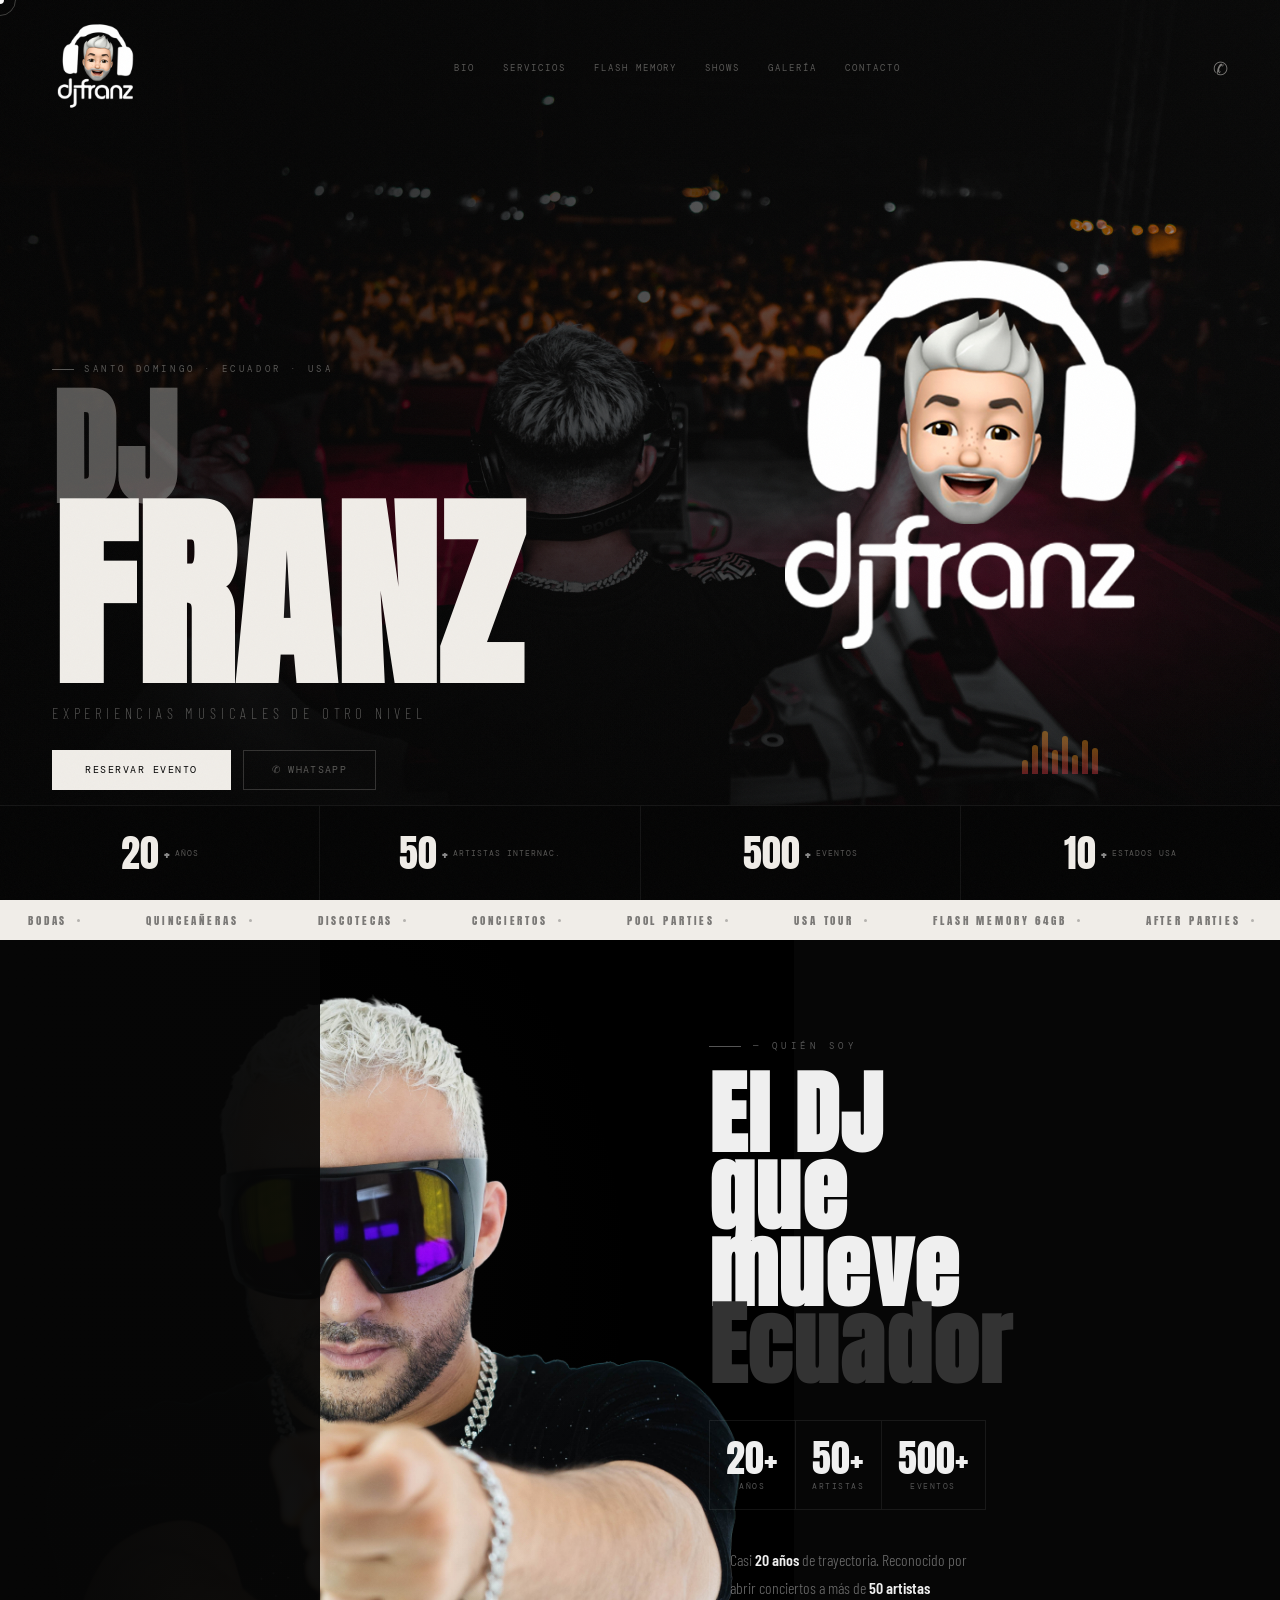
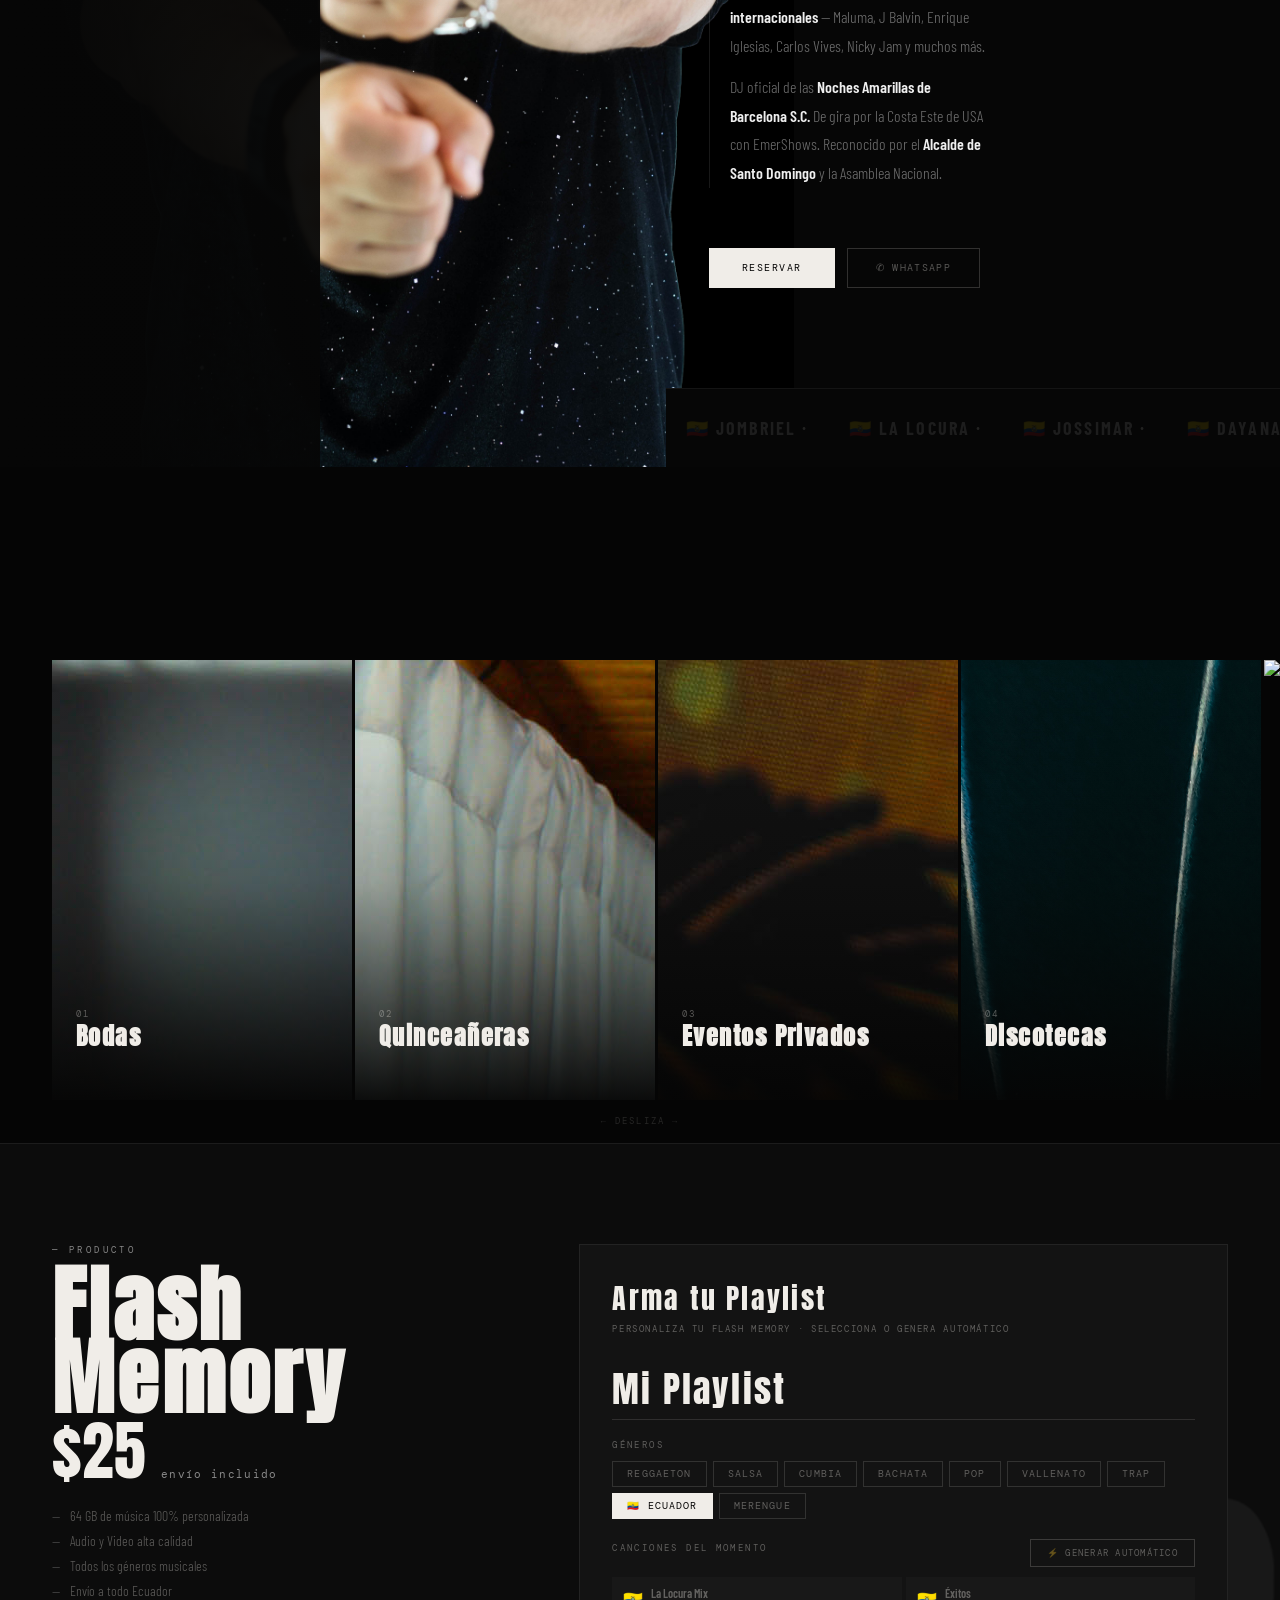
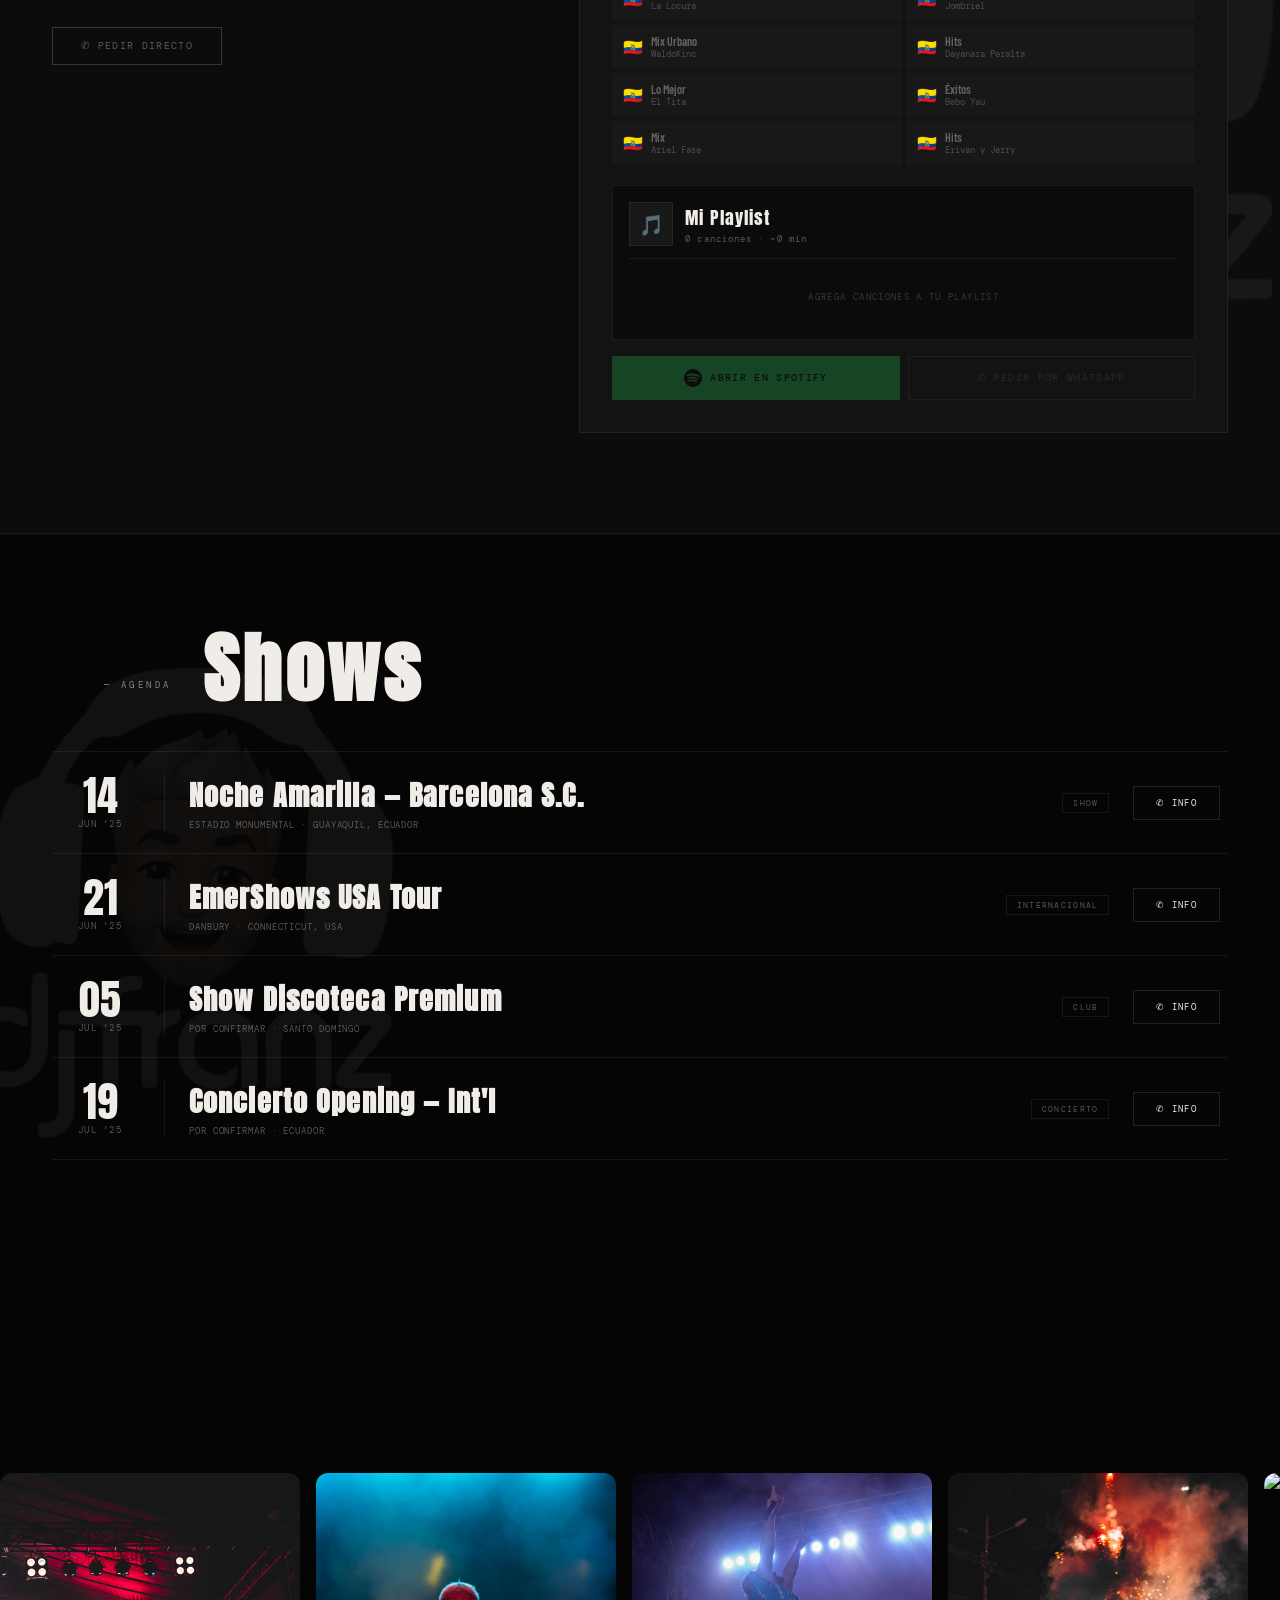
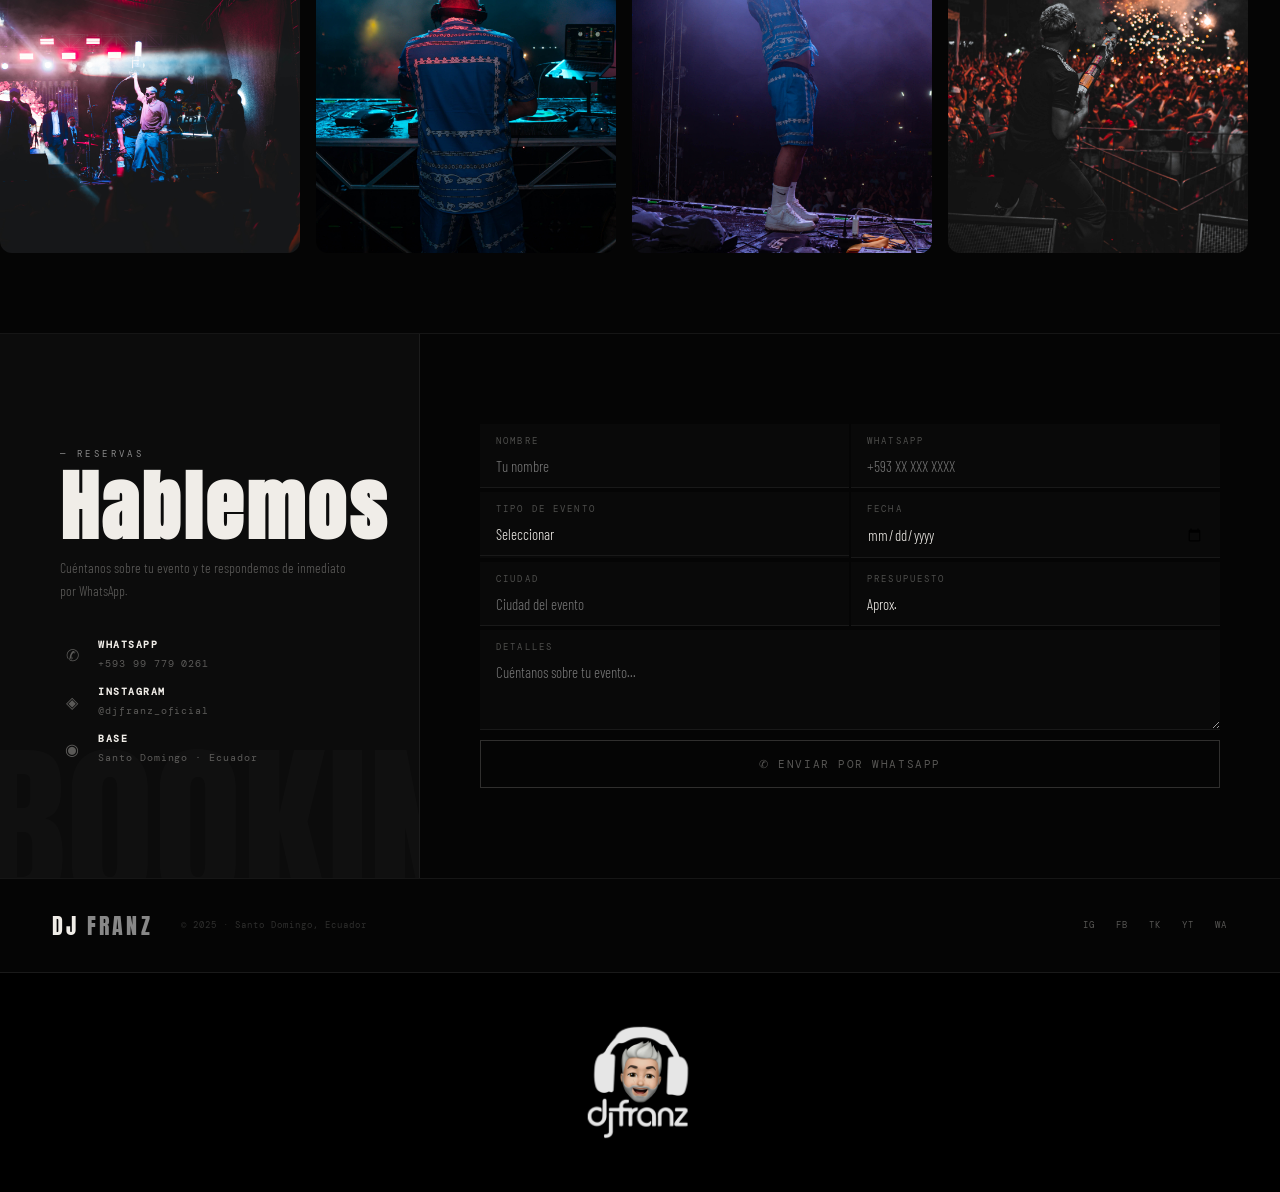
==== index (3).html @ dcc34385 "fix: centrar foto about" ====
<!DOCTYPE html>
<html lang="es">
<head>
<meta charset="UTF-8">
<meta name="viewport" content="width=device-width, initial-scale=1.0">
<title>DJ FRANZ — Santo Domingo · Ecuador · Internacional</title>
<meta name="description" content="DJ Franz — El mejor DJ de Ecuador. Santo Domingo · Internacional.">
<meta property="og:title" content="DJ FRANZ — Experiencias musicales de otro nivel">
<meta property="og:description" content="Casi 20 años de trayectoria. El mejor DJ de Santo Domingo de los Tsáchilas.">
<meta property="og:image" content="/images/hero/og-image.jpg">
<meta property="og:url" content="https://djfranz.vercel.app">
<link rel="preconnect" href="https://fonts.googleapis.com">
<link href="https://fonts.googleapis.com/css2?family=Anton&family=Barlow+Condensed:wght@200;300;400;600;700;800;900&family=DM+Mono:wght@300;400&display=swap" rel="stylesheet">
<link rel="stylesheet" href="css/style.css">
<style>
/* ══ BIO PREMIUM ══ */
.about-sec{
  position:relative !important;
  display:block !important;
  min-height:100vh;
  background:#060606;
  overflow:hidden !important;
}

/* Foto pegada a la derecha, ocupa toda la altura */
.about-photo{
  position:absolute !important;
  top:0 !important; right:0 !important;
  width:62% !important;
  height:100% !important;
  object-fit:cover !important;
  object-position:center center !important;
  display:block !important;
  z-index:1;
  filter:none;
}

/* Gradiente que funde la foto con el fondo a la izquierda */
.about-overlay{
  display:block !important;
  position:absolute !important;
  inset:0 !important;
  background:linear-gradient(
    to right,
    rgba(6,6,6,1) 0%,
    rgba(6,6,6,.95) 25%,
    
    transparent 0%
  ) !important;
  z-index:2 !important;
  pointer-events:none;
}

/* Efecto de luz ambiental */
.about-sec::before{
  content:'';
  position:absolute;
  top:-10%;left:-10%;
  width:60%;height:80%;
  background:radial-gradient(ellipse,rgba(80,80,80,.06) 0%,transparent 70%);
  z-index:2;
  pointer-events:none;
  animation:ambLight 6s ease-in-out infinite alternate;
}
@keyframes ambLight{from{opacity:.4;transform:scale(1)}to{opacity:1;transform:scale(1.1)}}

/* Texto a la izquierda */
.about-content{
  position:relative !important;
  top:auto !important;
  right:auto !important;
  transform:none !important;
  width:clamp(320px,46%,600px) !important;
  z-index:3 !important;
  background:transparent !important;
  padding:100px 0 100px 7% !important;
  display:flex !important;
  flex-direction:column;
  justify-content:center;
  min-height:100vh;
}

.about-content .eyebrow{
  font-size:9px;
  letter-spacing:.5em;
  color:#555;
  margin-bottom:24px;
  display:flex;align-items:center;gap:12px;
}
.about-content .eyebrow::before{
  content:'';width:32px;height:1px;background:#555;flex-shrink:0;
}

/* Titulo gigante */
.about-h{
  font-size:clamp(56px,7vw,100px) !important;
  line-height:.86 !important;
  letter-spacing:.02em !important;
  margin-bottom:36px !important;
  color:#EFEFEF !important;
}
.about-h em{color:#333 !important;font-style:normal !important}

/* Stats */
.ab-stats{
  display:flex;
  gap:0;
  border:1px solid rgba(239,239,239,.08);
  margin-bottom:36px;
}
.ab-st{
  flex:1;padding:18px 16px;
  border-right:1px solid rgba(239,239,239,.08);
  text-align:center;
  transition:background .3s;
}
.ab-st:hover{background:rgba(239,239,239,.04)}
.ab-st:last-child{border-right:none}
.ab-sn{font-family:'Anton',sans-serif;font-size:clamp(28px,3vw,44px);color:#EFEFEF;line-height:1;display:block}
.ab-sl{font-family:'DM Mono',monospace;font-size:7.5px;letter-spacing:.2em;color:#555;text-transform:uppercase;margin-top:4px;display:block}

/* Body text */
.about-body{margin-bottom:32px;border-left:1px solid rgba(239,239,239,.1);padding-left:20px}
.about-body p{
  font-family:'Barlow Condensed',sans-serif !important;
  font-size:16px !important;
  font-weight:300;
  line-height:1.8;
  color:rgba(239,239,239,.45) !important;
  margin-bottom:12px;
}
.about-body p:last-child{margin-bottom:0}
.about-body strong{color:#EFEFEF !important;font-weight:600}

.about-btns{display:flex;gap:12px;flex-wrap:wrap}

/* Ticker */
.about-ticker{
  position:relative !important;
  z-index:3;
  background:#060606;
  border-top:1px solid rgba(239,239,239,.06);
}

@media(max-width:900px){
  .about-photo{width:100% !important;position:relative !important;top:auto !important;right:auto !important;height:60vw !important}
  .about-overlay{background:linear-gradient(to bottom,transparent 40%,rgba(6,6,6,1) 100%) !important}
  .about-content{width:100% !important;padding:40px 24px !important;min-height:auto}
}
</style>
</head>
<body>

<div id="cur"></div>
<div id="cur-ring"></div>

<!-- PRELOADER -->
<div id="pre" style="display:flex;flex-direction:column;align-items:center;justify-content:center">
  <div class="pre-inner"><img src="logo-djfranz.png" style="height:220px;width:auto">
    
    
  </div>
  <div class="pre-bar"><div class="pre-fill"></div></div>
</div>

<!-- NAV -->
<header id="hdr">
  <a href="#" class="hdr-logo"><img src="logo-djfranz.png" style="height:90px;width:auto"></a>
  <nav class="hdr-nav">
    <a href="#about">Bio</a>
    <a href="#services">Servicios</a>
    <a href="#flash">Flash Memory</a>
    <a href="#shows">Shows</a>
    <a href="#gallery">Galería</a>
    <a href="#contact">Contacto</a>
  </nav>
  <a href="https://wa.me/593997790261?text=Hola%20DJ%20Franz!" target="_blank" class="hdr-wa">✆</a>
  <button class="hbg" id="hbg"><span></span><span></span></button>
</header>

<div class="mob-menu" id="mob">
  <a href="#about">Bio</a>
  <a href="#services">Servicios</a>
  <a href="#flash">Flash Memory</a>
  <a href="#shows">Shows</a>
  <a href="#gallery">Galería</a>
  <a href="#contact">Contacto</a>
  <a href="https://wa.me/593997790261" target="_blank" class="mm-wa">✆ WhatsApp</a>
</div>

<!-- ══ HERO ══ -->
<section id="hero" style="position:relative"><img src="logo-djfranz.png" style="position:absolute;right:8%;top:50%;transform:translateY(-50%);height:55%;max-height:420px;opacity:1;z-index:10;pointer-events:none;animation:logoFloat 4s ease-in-out infinite">
  <div class="scn"></div>
  <div class="beams-wrap">
    <div class="bm bm1"></div>
    <div class="bm bm2"></div>
    <div class="bm bm3"></div>
  </div>
  <div class="hero-lights">
    <div class="light l1"></div>
    <div class="light l2"></div>
    <div class="light l3"></div>
  </div>
  <!--
    FOTO HERO: reemplaza con:
    <img src="images/hero/dj-franz-hero.jpg" alt="DJ Franz" class="hero-img">
  -->
  <img src="IMG_5032_JPG.jpeg" alt="DJ Franz en vivo" class="hero-img">
  <div class="hero-overlay"></div>
  <div class="hero-bg-txt" aria-hidden="true">FRANZ</div>

  <div class="hero-body">
    <div class="hero-left">
      <p class="hero-loc">Santo Domingo · Ecuador · USA</p>
      <h1 class="hero-title">
        <em>DJ</em>
        <strong>FRANZ</strong>
      </h1>
      <p class="hero-sub rv">Experiencias musicales de otro nivel</p>
      <div class="hero-ctas rv">
        <a href="#contact" class="cta-main">Reservar evento</a>
        <a href="https://wa.me/593997790261?text=Hola%20DJ%20Franz!" target="_blank" class="cta-wa">✆ WhatsApp</a>
      </div>
    </div>
    <div class="hero-right">
      <div class="viz" id="viz"><div class="viz-bars"><div class="viz-bar"></div><div class="viz-bar"></div><div class="viz-bar"></div><div class="viz-bar"></div><div class="viz-bar"></div><div class="viz-bar"></div><div class="viz-bar"></div><div class="viz-bar"></div></div></div>
      
      </div>
    </div>
  </div>

  <div class="hero-strip">
    <div class="hst"><span class="hst-n" data-t="20">0</span><span class="hst-plus">+</span><small>Años</small></div>
    <div class="hst-d"></div>
    <div class="hst"><span class="hst-n" data-t="50">0</span><span class="hst-plus">+</span><small>Artistas internac.</small></div>
    <div class="hst-d"></div>
    <div class="hst"><span class="hst-n" data-t="500">0</span><span class="hst-plus">+</span><small>Eventos</small></div>
    <div class="hst-d"></div>
    <div class="hst"><span class="hst-n" data-t="10">0</span><span class="hst-plus">+</span><small>Estados USA</small></div>
  </div>
</section>

<!-- MARQUEE -->
<div class="mq"><div class="mq-t" id="mq"></div></div>

<!-- ══ ABOUT ══ -->
<section id="about" class="about-sec"><img src="images/hero/IMG_6174.PNG" alt="DJ Franz" class="about-photo"><div class="about-overlay"></div><div class="about-content rv-r"><p class="eyebrow">— Quién soy</p><h2 class="about-h">El DJ que<br>mueve <em>Ecuador</em></h2><div class="ab-stats"><div class="ab-st"><span class="ab-sn">20+</span><span class="ab-sl">Años</span></div><div class="ab-st"><span class="ab-sn">50+</span><span class="ab-sl">Artistas</span></div><div class="ab-st"><span class="ab-sn">500+</span><span class="ab-sl">Eventos</span></div></div><div class="about-body"><p>Casi <strong>20 años</strong> de trayectoria. Reconocido por abrir conciertos a más de <strong>50 artistas internacionales</strong> — Maluma, J Balvin, Enrique Iglesias, Carlos Vives, Nicky Jam y muchos más.</p><p>DJ oficial de las <strong>Noches Amarillas de Barcelona S.C.</strong> De gira por la Costa Este de USA con EmerShows. Reconocido por el <strong>Alcalde de Santo Domingo</strong> y la Asamblea Nacional.</p></div><div class="about-btns"><a href="#contact" class="cta-main">Reservar</a><a href="https://wa.me/593997790261?text=Hola%20DJ%20Franz!%20quiero%20más%20información" target="_blank" class="cta-wa">✆ WhatsApp</a></div></div><div class="about-ticker"><div class="at-inner" id="at"></div></div></section>

<!-- ══ SERVICES — HORIZONTAL ══ -->
<section id="services">
  <div class="sec-hdr rv">
    <p class="eyebrow">— Lo que hago</p>
    <h2 class="sec-h">Servicios</h2>
  </div>
  <div class="svc-strip" id="svcStrip">
    <div class="svc-slide" data-msg="Hola DJ Franz! quiero cotizar mi Boda 💍">
      <img src="images/services/IMG_0754_JPG.jpeg" alt="DJ Franz Bodas" class="svc-img">
      <div class="svc-ov"><div class="svc-num">01</div><h3>Bodas</h3><p>El soundtrack perfecto para el día más especial.</p><a href="#" class="svc-wa">✆ Cotizar</a></div>
    </div>
    <div class="svc-slide" data-msg="Hola DJ Franz! quiero cotizar una Quinceañera 👑">
      <img src="images/services/IMG_1845_JPG.jpeg" alt="DJ Franz Quinceañeras" class="svc-img">
      <div class="svc-ov"><div class="svc-num">02</div><h3>Quinceañeras</h3><p>Una noche mágica merece la mejor música.</p><a href="#" class="svc-wa">✆ Cotizar</a></div>
    </div>
    <div class="svc-slide" data-msg="Hola DJ Franz! quiero cotizar un Evento Privado 🎉">
      <img src="images/services/IMG_5009_JPG.jpeg" alt="DJ Franz Eventos Privados" class="svc-img">
      <div class="svc-ov"><div class="svc-num">03</div><h3>Eventos Privados</h3><p>Corporativos, VIP y aniversarios personalizados.</p><a href="#" class="svc-wa">✆ Cotizar</a></div>
    </div>
    <div class="svc-slide" data-msg="Hola DJ Franz! quiero info sobre Shows en Discotecas 🎧">
      <img src="images/services/IMG_7432_JPG.jpeg" alt="DJ Franz Discotecas" class="svc-img">
      <div class="svc-ov"><div class="svc-num">04</div><h3>Discotecas</h3><p>Residencias y shows de alto impacto.</p><a href="#" class="svc-wa">✆ Cotizar</a></div>
    </div>
    <div class="svc-slide" data-msg="Hola DJ Franz! quiero info sobre Conciertos Opening 🎤">
      <img src="images/services/IMG_7894_JPG.jpeg" alt="DJ Franz Conciertos" class="svc-img">
      <div class="svc-ov"><div class="svc-num">05</div><h3>Conciertos Opening</h3><p>DJ oficial de apertura para artistas internacionales.</p><a href="#" class="svc-wa">✆ Cotizar</a></div>
    </div>
    <div class="svc-slide" data-msg="Hola DJ Franz! quiero cotizar una Pool Party 🌴">
      <img src="images/services/IMG_0741_JPG.jpeg" alt="DJ Franz Pool Party" class="svc-img">
      <div class="svc-ov"><div class="svc-num">06</div><h3>Pool Parties</h3><p>Energía y ritmo premium al aire libre.</p><a href="#" class="svc-wa">✆ Cotizar</a></div>
    </div>
  </div>
  <p class="svc-hint">← desliza →</p>
</section>

<!-- ══ FLASH MEMORY + PLAYLIST BUILDER ══ -->
<section id="flash" style="position:relative"><img src="logo-djfranz.png" style="position:absolute;right:-5%;top:50%;transform:translateY(-50%);height:70%;opacity:0.05;z-index:0;pointer-events:none">
  <div class="flash-layout">
    <div class="flash-info rv-l">
      <p class="eyebrow">— Producto</p>
      <h2 class="flash-h">Flash<br>Memory</h2>
      <p class="flash-price">$25 <small>envío incluido</small></p>
      <ul class="flash-list">
        <li>64 GB de música 100% personalizada</li>
        <li>Audio y Video alta calidad</li>
        <li>Todos los géneros musicales</li>
        <li>Envío a todo Ecuador</li>
      </ul>
      <a href="https://wa.me/593997790261?text=Hola%20DJ%20Franz!%20quiero%20la%20Flash%20Memory%2064GB%20-%20%2425" target="_blank" class="cta-wa" style="margin-top:28px;display:inline-flex">✆ Pedir directo</a>
    </div>

    <!-- PLAYLIST BUILDER -->
    <div class="pb rv-r">
      <div class="pb-header">
        <p class="pb-title">Arma tu Playlist</p>
        <p class="pb-sub">Personaliza tu Flash Memory · selecciona o genera automático</p>
      </div>

      <!-- Playlist name -->
      <div class="pb-name-wrap">
        <div class="pb-name-display" id="plName">Mi Playlist</div>
        <input class="pb-name-input" id="plNameInput" type="text" value="Mi Playlist" maxlength="30" placeholder="Nombre de tu playlist">
      </div>

      <!-- Genres -->
      <div class="pb-sect">
        <div class="pb-label">Géneros</div>
        <div class="pb-chips" id="genreChips"></div>
      </div>

      <!-- Songs -->
      <div class="pb-sect">
        <div class="pb-label-row">
          <span class="pb-label">Canciones del momento</span>
          <button class="pb-auto-btn" id="autoBtn" onclick="autoGenerate()">⚡ Generar automático</button>
        </div>
        <div class="pb-songs-grid" id="songsGrid"></div>
      </div>

      <!-- Playlist preview -->
      <div class="pb-preview" id="pbPreview">
        <div class="pbp-header">
          <div class="pbp-cover" id="pbpCover">🎵</div>
          <div>
            <div class="pbp-name" id="pbpName">Mi Playlist</div>
            <div class="pbp-count" id="pbpCount">0 canciones · 0 min</div>
          </div>
        </div>
        <div class="pbp-tracks" id="pbpTracks">
          <div class="pbp-empty">Agrega canciones a tu playlist</div>
        </div>
      </div>

      <!-- Actions -->
      <div class="pb-actions">
        <button class="pb-spotify-btn" id="spotifyBtn" onclick="openSpotify()" disabled>
          <svg width="18" height="18" viewBox="0 0 24 24" fill="currentColor"><path d="M12 0C5.4 0 0 5.4 0 12s5.4 12 12 12 12-5.4 12-12S18.66 0 12 0zm5.521 17.34c-.24.359-.66.48-1.021.24-2.82-1.74-6.36-2.101-10.561-1.141-.418.122-.779-.179-.899-.539-.12-.421.18-.78.54-.9 4.56-1.021 8.52-.6 11.64 1.32.42.18.479.659.301 1.02zm1.44-3.3c-.301.42-.841.6-1.262.3-3.239-1.98-8.159-2.58-11.939-1.38-.479.12-1.02-.12-1.14-.6-.12-.48.12-1.021.6-1.141C9.6 9.9 15 10.561 18.72 12.84c.361.181.54.78.241 1.2zm.12-3.36C15.24 8.4 8.82 8.16 5.16 9.301c-.6.179-1.2-.181-1.38-.721-.18-.601.18-1.2.72-1.381 4.26-1.26 11.28-1.02 15.721 1.621.539.3.719 1.02.419 1.56-.299.421-1.02.599-1.559.3z"/></svg>
          Abrir en Spotify
        </button>
        <button class="pb-wa-btn" id="waBtn" onclick="sendWA()" disabled>✆ Pedir por WhatsApp</button>
      </div>
    </div>
  </div>
</section>

<!-- ══ SHOWS ══ -->
<section id="shows" style="position:relative"><img src="logo-djfranz.png" style="position:absolute;left:-5%;top:50%;transform:translateY(-50%);height:70%;opacity:0.05;z-index:0;pointer-events:none">
  <div class="sec-hdr rv">
    <p class="eyebrow">— Agenda</p>
    <h2 class="sec-h">Shows</h2>
  </div>
  <div class="shows-list">
    <div class="show-item rv">
      <div class="si-date"><span class="si-d">14</span><span class="si-m">Jun '25</span></div>
      <div class="si-line"></div>
      <div class="si-info"><h3>Noche Amarilla — Barcelona S.C.</h3><p>Estadio Monumental · Guayaquil, Ecuador</p></div>
      <span class="si-tag">Show</span>
      <a href="https://wa.me/593997790261?text=Hola%20DJ%20Franz!%20info%20Noche%20Amarilla" target="_blank" class="si-btn">✆ Info</a>
    </div>
    <div class="show-item rv">
      <div class="si-date"><span class="si-d">21</span><span class="si-m">Jun '25</span></div>
      <div class="si-line"></div>
      <div class="si-info"><h3>EmerShows USA Tour</h3><p>Danbury · Connecticut, USA</p></div>
      <span class="si-tag">Internacional</span>
      <a href="https://wa.me/593997790261?text=Hola%20DJ%20Franz!%20info%20USA%20Tour" target="_blank" class="si-btn">✆ Info</a>
    </div>
    <div class="show-item rv">
      <div class="si-date"><span class="si-d">05</span><span class="si-m">Jul '25</span></div>
      <div class="si-line"></div>
      <div class="si-info"><h3>Show Discoteca Premium</h3><p>Por confirmar · Santo Domingo</p></div>
      <span class="si-tag">Club</span>
      <a href="https://wa.me/593997790261?text=Hola%20DJ%20Franz!%20info%20show%20discoteca" target="_blank" class="si-btn">✆ Info</a>
    </div>
    <div class="show-item rv">
      <div class="si-date"><span class="si-d">19</span><span class="si-m">Jul '25</span></div>
      <div class="si-line"></div>
      <div class="si-info"><h3>Concierto Opening — Int'l</h3><p>Por confirmar · Ecuador</p></div>
      <span class="si-tag">Concierto</span>
      <a href="https://wa.me/593997790261?text=Hola%20DJ%20Franz!%20info%20concierto%20opening" target="_blank" class="si-btn">✆ Info</a>
    </div>
  </div>
</section>

<!-- ══ GALLERY ══ -->
<section id="gallery">
  <div class="gal-hdr rv">
    <p class="eyebrow">— Momentos</p>
    <h2 class="sec-h">Galería</h2>
  </div>
  <!--
    FOTOS: reemplaza cada .gph con:
    <img src="images/gallery/show-0X.jpg" alt="DJ Franz" loading="lazy">
  -->
  <div class="gal-track" style="display:flex;gap:1rem;animation:slideGallery 80s linear infinite;width:max-content"><div class="gal-slide"><img src="images/gallery/DSC00527_jpg.jpeg" alt="DJ Franz" loading="lazy"></div><div class="gal-slide"><img src="images/gallery/IMG_0757_JPG.jpeg" alt="DJ Franz" loading="lazy"></div><div class="gal-slide"><img src="images/gallery/IMG_0760_JPG.jpeg" alt="DJ Franz" loading="lazy"></div><div class="gal-slide"><img src="images/gallery/IMG_5018_JPG.jpeg" alt="DJ Franz" loading="lazy"></div><div class="gal-slide"><img src="images/gallery/IMG_5697_JPG.jpeg" alt="DJ Franz" loading="lazy"></div><div class="gal-slide"><img src="images/gallery/IMG_5698_JPG.jpeg" alt="DJ Franz" loading="lazy"></div><div class="gal-slide"><img src="images/gallery/IMG_6621_JPG.jpeg" alt="DJ Franz" loading="lazy"></div><div class="gal-slide"><img src="images/gallery/IMG_7445_JPG.jpeg" alt="DJ Franz" loading="lazy"></div><div class="gal-slide"><img src="images/gallery/DSC00527_jpg.jpeg" alt="DJ Franz" loading="lazy"></div><div class="gal-slide"><img src="images/gallery/IMG_0757_JPG.jpeg" alt="DJ Franz" loading="lazy"></div><div class="gal-slide"><img src="images/gallery/IMG_0760_JPG.jpeg" alt="DJ Franz" loading="lazy"></div><div class="gal-slide"><img src="images/gallery/IMG_5018_JPG.jpeg" alt="DJ Franz" loading="lazy"></div><div class="gal-slide"><img src="images/gallery/IMG_5697_JPG.jpeg" alt="DJ Franz" loading="lazy"></div><div class="gal-slide"><img src="images/gallery/IMG_5698_JPG.jpeg" alt="DJ Franz" loading="lazy"></div><div class="gal-slide"><img src="images/gallery/IMG_6621_JPG.jpeg" alt="DJ Franz" loading="lazy"></div><div class="gal-slide"><img src="images/gallery/IMG_7445_JPG.jpeg" alt="DJ Franz" loading="lazy"></div></div>
</section>

<!-- ══ CONTACT ══ -->
<section id="contact" style="position:relative"><img src="logo-djfranz.png" style="position:absolute;right:0%;top:50%;transform:translateY(-50%);height:80%;opacity:0.04;z-index:0;pointer-events:none">
  <div class="contact-layout">
    <div class="contact-left rv-l">
      <p class="eyebrow">— Reservas</p>
      <h2 class="contact-h">Hablemos</h2>
      <p class="contact-sub">Cuéntanos sobre tu evento y te respondemos de inmediato por WhatsApp.</p>
      <div class="contact-links">
        <a href="https://wa.me/593997790261" target="_blank" class="cl-item">
          <span class="cl-icon">✆</span>
          <div><strong>WhatsApp</strong><small>+593 99 779 0261</small></div>
        </a>
        <a href="https://instagram.com" target="_blank" class="cl-item">
          <span class="cl-icon">◈</span>
          <div><strong>Instagram</strong><small>@djfranz_oficial</small></div>
        </a>
        <div class="cl-item">
          <span class="cl-icon">◉</span>
          <div><strong>Base</strong><small>Santo Domingo · Ecuador</small></div>
        </div>
      </div>
    </div>
    <div class="contact-form rv-r">
      <form id="cForm">
        <div class="cf-row">
          <div class="cf-f"><label>Nombre</label><input id="cn" type="text" placeholder="Tu nombre" required></div>
          <div class="cf-f"><label>WhatsApp</label><input id="cph" type="tel" placeholder="+593 XX XXX XXXX" required></div>
        </div>
        <div class="cf-row">
          <div class="cf-f"><label>Tipo de evento</label>
            <select id="ct" required>
              <option value="" disabled selected>Seleccionar</option>
              <option>Boda</option><option>Quinceañera</option>
              <option>Evento privado</option><option>Show en discoteca</option>
              <option>Concierto Opening</option><option>Pool Party</option>
              <option>After Party</option><option>Corporativo</option>
            </select>
          </div>
          <div class="cf-f"><label>Fecha</label><input id="cdt" type="date" required></div>
        </div>
        <div class="cf-row">
          <div class="cf-f"><label>Ciudad</label><input id="ccy" type="text" placeholder="Ciudad del evento"></div>
          <div class="cf-f"><label>Presupuesto</label>
            <select id="cbg">
              <option value="" disabled selected>Aprox.</option>
              <option>Menos de $500</option><option>$500 – $1,000</option>
              <option>$1,000 – $2,500</option><option>$2,500 – $5,000</option>
              <option>Más de $5,000</option>
            </select>
          </div>
        </div>
        <div class="cf-f full"><label>Detalles</label><textarea id="cmsg" placeholder="Cuéntanos sobre tu evento..." rows="3"></textarea></div>
        <button type="submit" class="cta-wa submit-full">✆ Enviar por WhatsApp</button>
      </form>
    </div>
  </div>
</section>

<!-- FOOTER -->
<footer>
  <div class="ft">
    <div class="ft-l">
      <span class="ft-brand">DJ <em>FRANZ</em></span>
      <span class="ft-copy">© 2025 · Santo Domingo, Ecuador</span>
    </div>
    <div class="ft-soc">
      <a href="https://instagram.com" target="_blank">IG</a>
      <a href="https://facebook.com" target="_blank">FB</a>
      <a href="https://tiktok.com" target="_blank">TK</a>
      <a href="https://youtube.com" target="_blank">YT</a>
      <a href="https://wa.me/593997790261" target="_blank">WA</a>
    </div>
  </div>
</footer>

<div class="toast" id="toast"></div>
<script src="js/main.js"></script>
<div style="text-align:center;padding:3rem 0;background:#000;border-top:1px solid rgba(255,255,255,0.1)"><img src="logo-djfranz.png" style="height:120px;width:auto;opacity:0.9"></div></body>
</html>
---- css/style.css ----
/* DJ FRANZ — Final */
:root{
  --bg:#050505;--bg2:#0c0c0c;--bg3:#131313;
  --w:#F0EDE8;--w2:#fff;--g:#888;
  --rule:rgba(240,237,232,.07);--muted:rgba(240,237,232,.35);
  --fh:'Anton',sans-serif;--fb:'Barlow Condensed',sans-serif;--fm:'DM Mono',monospace;
}
*,*::before,*::after{box-sizing:border-box;margin:0;padding:0}
html{scroll-behavior:smooth}
body{background:var(--bg);color:var(--w);font-family:var(--fb);overflow-x:hidden;cursor:none}
body::before{content:'';position:fixed;inset:0;z-index:9990;pointer-events:none;
  background-image:url("data:image/svg+xml,%3Csvg viewBox='0 0 256 256' xmlns='http://www.w3.org/2000/svg'%3E%3Cfilter id='n'%3E%3CfeTurbulence type='fractalNoise' baseFrequency='0.9' numOctaves='4' stitchTiles='stitch'/%3E%3C/filter%3E%3Crect width='100%25' height='100%25' filter='url(%23n)'/%3E%3C/svg%3E");
  background-size:128px;opacity:.028}

/* CURSOR */
#cur{position:fixed;width:8px;height:8px;background:var(--w2);border-radius:50%;pointer-events:none;z-index:99999;transform:translate(-50%,-50%);mix-blend-mode:difference;transition:transform .06s}
#cur.big{transform:translate(-50%,-50%) scale(4.5)}
#cur-ring{position:fixed;width:32px;height:32px;border:1px solid rgba(240,237,232,.25);border-radius:50%;pointer-events:none;z-index:99998;transform:translate(-50%,-50%);transition:width .25s,height .25s,border-color .25s}
#cur-ring.big{width:56px;height:56px;border-color:rgba(240,237,232,.1)}

/* PRELOADER */
#pre{position:fixed;inset:0;background:var(--bg);z-index:99998;display:flex;flex-direction:column;align-items:center;justify-content:center;transition:opacity .8s ease .3s,visibility .8s ease .3s}
#pre.out{opacity:0;visibility:hidden}
.pre-inner{text-align:center}
.pre-dj{font-family:var(--fh);font-size:clamp(72px,13vw,150px);line-height:.88;letter-spacing:.08em;color:var(--w);animation:pUp .7s cubic-bezier(.16,1,.3,1) .3s both}
.pre-franz{font-family:var(--fh);font-size:clamp(72px,13vw,150px);line-height:.88;letter-spacing:.08em;color:var(--g);animation:pUp .7s cubic-bezier(.16,1,.3,1) .5s both}
@keyframes pUp{from{opacity:0;transform:translateY(40px)}to{opacity:1;transform:translateY(0)}}
.pre-bar{width:160px;height:1px;background:var(--rule);margin-top:40px;overflow:hidden}
.pre-fill{height:100%;background:var(--w);animation:ppf 1.9s ease forwards}
@keyframes ppf{from{width:0}to{width:100%}}

/* HEADER */
#hdr{position:fixed;top:0;left:0;right:0;z-index:9000;padding:20px 52px;display:flex;align-items:center;justify-content:space-between;transition:padding .3s,background .3s,border .3s;border-bottom:1px solid transparent}
#hdr.stuck{padding:13px 52px;background:rgba(5,5,5,.97);border-bottom-color:var(--rule);backdrop-filter:blur(20px)}
.hdr-logo{font-family:var(--fh);font-size:18px;letter-spacing:.18em;color:var(--w);text-decoration:none;cursor:none;transition:opacity .2s}
.hdr-logo:hover{opacity:.6}
.hdr-nav{display:flex;gap:28px}
.hdr-nav a{font-family:var(--fm);font-size:9px;letter-spacing:.22em;color:var(--muted);text-decoration:none;text-transform:uppercase;cursor:none;transition:color .2s}
.hdr-nav a:hover{color:var(--w)}
.hdr-wa{font-size:18px;color:var(--w);text-decoration:none;cursor:none;opacity:.5;transition:opacity .2s}
.hdr-wa:hover{opacity:1}
.hbg{display:none;background:none;border:none;cursor:none;flex-direction:column;gap:5px;padding:4px}
.hbg span{display:block;width:20px;height:1.5px;background:var(--w);transition:.3s}
.mob-menu{display:none;position:fixed;inset:0;z-index:8000;background:var(--bg);flex-direction:column;align-items:center;justify-content:center;gap:24px}
.mob-menu.open{display:flex}
.mob-menu a{font-family:var(--fh);font-size:40px;letter-spacing:.08em;color:var(--w);text-decoration:none;cursor:none;transition:color .2s}
.mob-menu a:hover,.mm-wa{color:var(--g)}

/* BUTTONS */
.cta-main{font-family:var(--fm);font-size:9.5px;letter-spacing:.16em;text-transform:uppercase;padding:13px 32px;background:var(--w);color:var(--bg);cursor:none;text-decoration:none;display:inline-block;transition:opacity .2s,transform .15s;border:1px solid var(--w)}
.cta-main:hover{opacity:.85;transform:translateY(-1px)}
.cta-wa{font-family:var(--fm);font-size:9.5px;letter-spacing:.14em;text-transform:uppercase;padding:12px 28px;background:transparent;color:var(--muted);border:1px solid rgba(240,237,232,.18);cursor:none;text-decoration:none;display:inline-flex;align-items:center;gap:8px;transition:border-color .2s,color .2s,transform .15s}
.cta-wa:hover{border-color:var(--w);color:var(--w);transform:translateY(-1px)}

/* HERO */
#hero{position:relative;height:100vh;min-height:640px;overflow:hidden;display:flex;flex-direction:column}
.scn{position:absolute;inset:0;z-index:3;pointer-events:none;background:repeating-linear-gradient(0deg,transparent,transparent 2px,rgba(0,0,0,.06) 2px,rgba(0,0,0,.06) 4px);animation:scnA 12s linear infinite}
@keyframes scnA{from{background-position:0 0}to{background-position:0 80px}}
.beams-wrap{position:absolute;inset:0;z-index:2;overflow:hidden;pointer-events:none}
.bm{position:absolute;top:0;width:1px;height:100%;transform-origin:top;opacity:0}
.bm1{left:55%;background:linear-gradient(to bottom,rgba(255,255,255,.07),transparent);animation:bmA 9s ease-in-out infinite}
.bm2{left:70%;background:linear-gradient(to bottom,rgba(255,255,255,.05),transparent);animation:bmA 13s ease-in-out infinite -4s}
.bm3{left:83%;background:linear-gradient(to bottom,rgba(255,255,255,.04),transparent);animation:bmA 7s ease-in-out infinite -2s}
@keyframes bmA{0%,100%{opacity:0;transform:rotate(-18deg)}35%{opacity:1;transform:rotate(0)}70%{opacity:.5;transform:rotate(9deg)}}
.hero-lights{position:absolute;inset:0;z-index:1;pointer-events:none}
.light{position:absolute;border-radius:50%;filter:blur(90px);animation:lp 7s ease-in-out infinite}
.l1{width:500px;height:500px;top:-80px;left:-80px;background:radial-gradient(circle,rgba(168,168,168,.09) 0%,transparent 70%)}
.l2{width:400px;height:600px;top:10%;right:-60px;background:radial-gradient(circle,rgba(140,140,140,.06) 0%,transparent 70%);animation-delay:-3s}
.l3{width:600px;height:400px;bottom:-80px;left:30%;background:radial-gradient(circle,rgba(160,160,160,.05) 0%,transparent 70%);animation-delay:-5s}
@keyframes lp{0%,100%{opacity:.5;transform:scale(1)}50%{opacity:1;transform:scale(1.1)}}
.hero-img{position:absolute;inset:0;width:100%;height:100%;object-fit:cover;object-position:center 30%;z-index:3;filter:grayscale(0%) contrast(1.05) brightness(.7)}
.hero-img-ph{position:absolute;inset:0;z-index:3;display:flex;align-items:center;justify-content:center;background:linear-gradient(160deg,#0c0c0c,#181818)}
.hiph-glow{position:absolute;inset:0;background:radial-gradient(ellipse at 50% 35%,rgba(168,168,168,.06) 0%,transparent 60%)}
.hiph-icon{font-size:clamp(80px,15vw,200px);opacity:.04;position:relative;z-index:1}
.hero-overlay{position:absolute;inset:0;z-index:4;background:linear-gradient(to right,rgba(5,5,5,.9) 0%,rgba(5,5,5,.55) 55%,rgba(5,5,5,.15) 100%),linear-gradient(to top,rgba(5,5,5,.95) 0%,transparent 45%)}
.hero-bg-txt{position:absolute;bottom:-15px;right:-20px;z-index:2;font-family:var(--fh);font-size:clamp(160px,22vw,340px);line-height:1;color:rgba(255,255,255,.022);pointer-events:none;user-select:none;letter-spacing:-.02em}
.hero-body{position:relative;z-index:5;flex:1;display:flex;align-items:flex-end;padding:0 52px 110px;justify-content:space-between}
.hero-loc{font-family:var(--fm);font-size:9px;letter-spacing:.4em;color:var(--muted);text-transform:uppercase;margin-bottom:18px;display:flex;align-items:center;gap:10px}
.hero-loc::before{content:'';width:22px;height:1px;background:currentColor;flex-shrink:0}
.hero-title{font-family:var(--fh);line-height:.88;letter-spacing:.03em;margin-bottom:18px}
.hero-title em{font-size:clamp(72px,10vw,140px);color:var(--muted);font-style:normal;display:block}
.hero-title strong{font-size:clamp(100px,16vw,220px);color:var(--w);display:block}
.hero-sub{font-family:var(--fb);font-size:clamp(12px,1.3vw,15px);font-weight:200;letter-spacing:.32em;color:rgba(240,237,232,.4);text-transform:uppercase;margin-bottom:28px}
.hero-ctas{display:flex;gap:12px;flex-wrap:wrap}
.hero-right{display:flex;flex-direction:column;align-items:flex-end;gap:24px}
.viz{display:flex;align-items:flex-end;gap:2.5px;height:52px;opacity:.4}
.vb{width:2.5px;border-radius:2px 2px 0 0;background:var(--w);animation:vbA var(--d,.7s) ease-in-out infinite alternate}
@keyframes vbA{from{height:3px;opacity:.2}to{height:var(--h,20px);opacity:.8}}
.hero-cd{text-align:right}
.cd-lbl{font-family:var(--fm);font-size:8px;letter-spacing:.35em;color:var(--muted);text-transform:uppercase;margin-bottom:8px}
.cd-nums{display:flex;gap:4px;justify-content:flex-end;align-items:center}
.cd-nums div{display:flex;flex-direction:column;align-items:center;gap:2px}
.cd-nums b{font-family:var(--fh);font-size:clamp(18px,2.2vw,28px);line-height:1;color:var(--w);background:rgba(255,255,255,.04);border:1px solid var(--rule);padding:5px 8px;min-width:40px;text-align:center;display:block}
.cd-nums small{font-family:var(--fm);font-size:7px;letter-spacing:.18em;color:var(--muted);text-transform:uppercase}
.cd-sep{font-family:var(--fh);font-size:20px;color:var(--muted);align-self:flex-start;margin-top:5px;padding:0 2px}
.hero-strip{position:absolute;bottom:0;left:0;right:0;z-index:5;display:flex;background:rgba(5,5,5,.92);backdrop-filter:blur(16px);border-top:1px solid var(--rule)}
.hst{flex:1;display:flex;align-items:center;justify-content:center;gap:5px;padding:18px 10px}
.hst-n{font-family:var(--fh);font-size:clamp(22px,3vw,38px);color:var(--w)}
.hst-plus{font-family:var(--fh);font-size:16px;color:var(--g)}
.hst small{font-family:var(--fm);font-size:8px;letter-spacing:.12em;color:var(--muted);text-transform:uppercase}
.hst-d{width:1px;background:var(--rule);align-self:stretch}

/* MARQUEE */
.mq{background:var(--w);height:40px;overflow:hidden;display:flex;align-items:center}
.mq-t{display:flex;white-space:nowrap;animation:mqA 36s linear infinite}
.mq-item{font-family:var(--fh);font-size:11px;letter-spacing:.26em;color:rgba(5,5,5,.5);padding:0 28px;flex-shrink:0}
.mq-dot{display:inline-block;width:3px;height:3px;background:rgba(5,5,5,.25);border-radius:50%;margin:0 10px;vertical-align:middle}
@keyframes mqA{from{transform:translateX(0)}to{transform:translateX(-50%)}}

/* EYEBROW */
.eyebrow{font-family:var(--fm);font-size:9px;letter-spacing:.38em;color:var(--g);text-transform:uppercase;margin-bottom:12px}

/* ABOUT */
.about-sec{position:relative;min-height:100vh;overflow:hidden;display:flex;align-items:center;justify-content:flex-end}
.about-photo{position:absolute;left:0;top:0;width:100%;height:100%;object-fit:cover;object-position:center top;filter:grayscale(20%) contrast(1.08);display:block;z-index:0}
.about-photo-ph{position:relative;overflow:hidden;background:linear-gradient(160deg,#0e0e0e,#1c1c1c);display:flex;flex-direction:column;align-items:center;justify-content:center;min-height:560px;gap:8px}
.app-glow{position:absolute;inset:0;background:radial-gradient(ellipse at 50% 30%,rgba(168,168,168,.05) 0%,transparent 60%)}
.app-icon{font-size:100px;opacity:.04;position:relative;z-index:1}
.app-hint{font-family:var(--fm);font-size:9px;letter-spacing:.3em;color:rgba(240,237,232,.18);text-transform:uppercase;position:relative;z-index:1}
.app-corner{position:absolute;width:32px;height:32px;border-color:rgba(240,237,232,.12);border-style:solid}
.tl{top:24px;left:24px;border-width:1px 0 0 1px}
.br{bottom:24px;right:24px;border-width:0 1px 1px 0}
.about-content{position:relative;z-index:2;width:45%;padding:3rem;background:linear-gradient(to left,rgba(0,0,0,0.85),transparent);display:flex;flex-direction:column;justify-content:center}
.about-h{font-family:var(--fh);font-size:clamp(48px,5.5vw,80px);line-height:.9;letter-spacing:.03em;margin-bottom:28px}
.about-h em{color:var(--g);font-style:normal}
.about-body p{font-size:15px;font-weight:300;line-height:1.8;color:var(--muted);margin-bottom:12px}
.about-body strong{color:var(--w);font-weight:500}
.about-btns{display:flex;gap:12px;margin-top:28px;flex-wrap:wrap}
.about-ticker{grid-column:1/-1;background:var(--bg);border-top:1px solid var(--rule);overflow:hidden;padding:28px 0}
.at-inner{display:flex;white-space:nowrap;animation:mqA 55s linear infinite}
.at-nm{font-family:var(--fb);font-size:clamp(13px,1.6vw,18px);font-weight:700;letter-spacing:.12em;text-transform:uppercase;color:rgba(240,237,232,.1);padding:0 20px;flex-shrink:0;cursor:none;transition:color .25s}
.at-nm:hover{color:var(--muted)}
.at-dot{color:rgba(240,237,232,.12)}

/* SERVICES */
#services{padding:80px 0 0}
.sec-hdr{padding:0 52px;margin-bottom:44px;display:flex;align-items:flex-end;gap:32px}
.sec-h{font-family:var(--fh);font-size:clamp(48px,6vw,80px);line-height:.9;letter-spacing:.04em}
.svc-strip{display:flex;gap:3px;overflow-x:auto;padding:0 52px;cursor:grab;user-select:none;scrollbar-width:none;-webkit-overflow-scrolling:touch}
.svc-strip::-webkit-scrollbar{display:none}
.svc-strip.drag{cursor:grabbing}
.svc-slide{flex:0 0 300px;height:440px;position:relative;overflow:hidden;cursor:none}
.svc-ph{width:100%;height:100%;display:flex;align-items:center;justify-content:center;background:linear-gradient(160deg,var(--g1),var(--g2));transition:transform .5s}
.svc-slide:hover .svc-ph{transform:scale(1.04)}
.svc-ph span{font-size:60px;opacity:.05}
.svc-ov{position:absolute;inset:0;background:linear-gradient(to top,rgba(5,5,5,.96) 0%,rgba(5,5,5,.3) 50%,transparent 100%);display:flex;flex-direction:column;justify-content:flex-end;padding:24px}
.svc-num{font-family:var(--fm);font-size:9px;letter-spacing:.2em;color:var(--muted);margin-bottom:4px}
.svc-slide h3{font-family:var(--fh);font-size:24px;letter-spacing:.06em;color:var(--w);line-height:1;margin-bottom:6px;transition:color .2s}
.svc-slide:hover h3{color:var(--g)}
.svc-slide p{font-size:13px;font-weight:300;color:var(--muted);line-height:1.5;margin-bottom:10px;max-height:0;overflow:hidden;opacity:0;transition:max-height .4s,opacity .3s}
.svc-slide:hover p{max-height:44px;opacity:1}
.svc-wa{font-family:var(--fm);font-size:9px;letter-spacing:.15em;text-transform:uppercase;color:var(--w);text-decoration:none;opacity:0;transform:translateY(5px);display:inline-block;transition:opacity .3s,transform .3s;cursor:none}
.svc-slide:hover .svc-wa{opacity:1;transform:translateY(0)}
.svc-slide::after{content:'';position:absolute;inset:0;border:1px solid rgba(240,237,232,0);transition:border-color .3s;pointer-events:none}
.svc-slide:hover::after{border-color:rgba(240,237,232,.1)}
.svc-hint{font-family:var(--fm);font-size:8.5px;letter-spacing:.25em;color:var(--muted);text-transform:uppercase;text-align:center;padding:16px;opacity:.4}

/* FLASH + PLAYLIST BUILDER */
#flash{background:var(--bg2);border-top:1px solid var(--rule);border-bottom:1px solid var(--rule);padding:100px 52px}
.flash-layout{display:grid;grid-template-columns:1fr 1.4fr;gap:64px;max-width:1320px;margin:0 auto;align-items:start}
.flash-h{font-family:var(--fh);font-size:clamp(52px,6.5vw,88px);line-height:.88;letter-spacing:.04em;color:var(--w);margin-bottom:4px}
.flash-price{font-family:var(--fh);font-size:clamp(44px,5vw,68px);line-height:1;color:var(--w);margin-bottom:24px}
.flash-price small{font-family:var(--fm);font-size:11px;letter-spacing:.12em;color:var(--g)}
.flash-list{list-style:none;margin-bottom:0;display:flex;flex-direction:column;gap:8px}
.flash-list li{font-size:14px;font-weight:300;color:var(--muted);display:flex;align-items:center;gap:10px}
.flash-list li::before{content:'—';color:var(--g);opacity:.5;flex-shrink:0}

/* PLAYLIST BUILDER */
.pb{background:var(--bg3);border:1px solid var(--rule);padding:32px}
.pb-header{margin-bottom:24px}
.pb-title{font-family:var(--fh);font-size:28px;letter-spacing:.08em;color:var(--w);margin-bottom:4px}
.pb-sub{font-family:var(--fm);font-size:9px;letter-spacing:.18em;color:var(--muted);text-transform:uppercase}
.pb-name-wrap{margin-bottom:20px;position:relative}
.pb-name-display{font-family:var(--fh);font-size:clamp(22px,3vw,36px);letter-spacing:.06em;color:var(--w);line-height:1;padding:12px 0;border-bottom:1px solid rgba(240,237,232,.12);cursor:text}
.pb-name-input{position:absolute;inset:0;background:transparent;border:none;outline:none;font-family:var(--fh);font-size:clamp(22px,3vw,36px);letter-spacing:.06em;color:transparent;caret-color:var(--w);padding:12px 0;width:100%}
.pb-name-input:focus{color:var(--w)}
.pb-name-input:focus+.pb-name-display{opacity:0}
.pb-sect{margin-bottom:20px}
.pb-label{font-family:var(--fm);font-size:8.5px;letter-spacing:.28em;color:var(--muted);text-transform:uppercase;margin-bottom:10px}
.pb-label-row{display:flex;align-items:center;justify-content:space-between;margin-bottom:10px}
.pb-auto-btn{font-family:var(--fm);font-size:9px;letter-spacing:.14em;text-transform:uppercase;padding:7px 16px;background:transparent;border:1px solid rgba(240,237,232,.18);color:var(--muted);cursor:pointer;transition:border-color .2s,color .2s}
.pb-auto-btn:hover{border-color:var(--w);color:var(--w)}
.pb-chips{display:flex;flex-wrap:wrap;gap:6px}
.pb-chip{padding:6px 14px;border:1px solid rgba(240,237,232,.14);font-family:var(--fm);font-size:9.5px;letter-spacing:.12em;color:var(--muted);cursor:pointer;transition:all .18s;user-select:none;text-transform:uppercase}
.pb-chip:hover{border-color:var(--w);color:var(--w)}
.pb-chip.on{background:var(--w);color:var(--bg);border-color:var(--w)}
.pb-songs-grid{display:grid;grid-template-columns:1fr 1fr;gap:4px;max-height:220px;overflow-y:auto;scrollbar-width:thin;scrollbar-color:rgba(240,237,232,.1) transparent}
.pb-songs-grid::-webkit-scrollbar{width:3px}
.pb-songs-grid::-webkit-scrollbar-thumb{background:rgba(240,237,232,.1)}
.song-item{display:flex;align-items:center;gap:8px;padding:8px 10px;background:rgba(240,237,232,.02);border:1px solid transparent;cursor:pointer;transition:all .18s}
.song-item:hover{background:rgba(240,237,232,.04);border-color:rgba(240,237,232,.08)}
.song-item.on{background:rgba(240,237,232,.06);border-color:rgba(240,237,232,.15)}
.song-item.on .si-name{color:var(--w)}
.si-emoji{font-size:16px;flex-shrink:0}
.si-info-wrap{min-width:0}
.si-name{font-family:var(--fb);font-size:12px;font-weight:600;color:var(--muted);white-space:nowrap;overflow:hidden;text-overflow:ellipsis;transition:color .18s}
.si-artist{font-family:var(--fm);font-size:9px;color:rgba(240,237,232,.25);white-space:nowrap;overflow:hidden;text-overflow:ellipsis}
.si-check{margin-left:auto;font-size:14px;opacity:0;flex-shrink:0;transition:opacity .18s}
.song-item.on .si-check{opacity:1}

/* Preview */
.pb-preview{background:rgba(5,5,5,.6);border:1px solid var(--rule);padding:16px;margin-bottom:16px;min-height:120px}
.pbp-header{display:flex;align-items:center;gap:12px;margin-bottom:12px;padding-bottom:12px;border-bottom:1px solid var(--rule)}
.pbp-cover{width:44px;height:44px;background:rgba(240,237,232,.06);display:flex;align-items:center;justify-content:center;font-size:20px;flex-shrink:0;border:1px solid var(--rule)}
.pbp-name{font-family:var(--fh);font-size:18px;letter-spacing:.06em;color:var(--w)}
.pbp-count{font-family:var(--fm);font-size:9px;letter-spacing:.12em;color:var(--muted);margin-top:2px}
.pbp-tracks{display:flex;flex-direction:column;gap:0;max-height:160px;overflow-y:auto;scrollbar-width:thin;scrollbar-color:rgba(240,237,232,.08) transparent}
.pbp-tracks::-webkit-scrollbar{width:2px}
.pbp-tracks::-webkit-scrollbar-thumb{background:rgba(240,237,232,.08)}
.pbp-empty{font-family:var(--fm);font-size:9px;letter-spacing:.15em;color:rgba(240,237,232,.2);text-align:center;padding:20px 0;text-transform:uppercase}
.pbp-track{display:flex;align-items:center;gap:10px;padding:7px 0;border-bottom:1px solid rgba(240,237,232,.04)}
.pbp-track:last-child{border-bottom:none}
.pbp-tn{font-family:var(--fm);font-size:9px;color:rgba(240,237,232,.25);min-width:16px}
.pbp-tt{font-family:var(--fb);font-size:12px;font-weight:600;color:var(--muted);flex:1;min-width:0;white-space:nowrap;overflow:hidden;text-overflow:ellipsis}
.pbp-ta{font-family:var(--fm);font-size:9px;color:rgba(240,237,232,.2);white-space:nowrap}
.pbp-rm{background:none;border:none;color:rgba(240,237,232,.2);cursor:pointer;padding:0 4px;font-size:14px;transition:color .2s;flex-shrink:0}
.pbp-rm:hover{color:var(--w)}

/* Actions */
.pb-actions{display:grid;grid-template-columns:1fr 1fr;gap:8px}
.pb-spotify-btn{font-family:var(--fm);font-size:9.5px;letter-spacing:.14em;text-transform:uppercase;padding:13px 16px;background:#1DB954;color:#000;border:none;cursor:pointer;display:flex;align-items:center;justify-content:center;gap:8px;transition:opacity .2s,transform .15s;font-weight:500}
.pb-spotify-btn:hover:not(:disabled){opacity:.85;transform:translateY(-1px)}
.pb-spotify-btn:disabled{opacity:.3;cursor:not-allowed}
.pb-wa-btn{font-family:var(--fm);font-size:9.5px;letter-spacing:.14em;text-transform:uppercase;padding:13px 16px;background:transparent;color:var(--muted);border:1px solid rgba(240,237,232,.18);cursor:pointer;transition:border-color .2s,color .2s,transform .15s}
.pb-wa-btn:hover:not(:disabled){border-color:var(--w);color:var(--w);transform:translateY(-1px)}
.pb-wa-btn:disabled{opacity:.3;cursor:not-allowed}

/* SHOWS */
#shows{padding:100px 52px;max-width:1320px;margin:0 auto}
.shows-list{display:flex;flex-direction:column;margin-top:48px}
.show-item{display:grid;grid-template-columns:80px 1px 1fr auto auto;align-items:center;gap:24px;padding:22px 8px;border-bottom:1px solid var(--rule);cursor:none;transition:background .2s}
.show-item:first-child{border-top:1px solid var(--rule)}
.show-item:hover{background:rgba(240,237,232,.02)}
.si-date{display:flex;flex-direction:column;align-items:center}
.si-d{font-family:var(--fh);font-size:clamp(26px,3.5vw,42px);line-height:1;color:var(--w)}
.si-m{font-family:var(--fm);font-size:8.5px;letter-spacing:.15em;color:var(--muted);text-transform:uppercase;margin-top:2px}
.si-line{width:1px;height:100%;background:var(--rule);align-self:stretch;min-height:36px}
.si-info h3{font-family:var(--fh);font-size:clamp(18px,2.4vw,28px);letter-spacing:.04em;color:var(--w);transition:color .22s}
.show-item:hover .si-info h3{color:var(--g)}
.si-info p{font-family:var(--fm);font-size:9px;letter-spacing:.1em;color:var(--muted);margin-top:3px;text-transform:uppercase}
.si-tag{font-family:var(--fm);font-size:8px;letter-spacing:.16em;text-transform:uppercase;padding:4px 10px;border:1px solid var(--rule);color:var(--muted);white-space:nowrap;transition:border-color .2s,color .2s}
.show-item:hover .si-tag{border-color:rgba(240,237,232,.25);color:rgba(240,237,232,.6)}
.si-btn{font-family:var(--fm);font-size:9px;letter-spacing:.14em;text-transform:uppercase;padding:10px 22px;border:1px solid rgba(240,237,232,.12);color:var(--w);background:transparent;cursor:none;text-decoration:none;white-space:nowrap;transition:background .2s,border-color .2s,color .2s}
.si-btn:hover{background:var(--w);color:var(--bg);border-color:var(--w)}

/* GALLERY */
#gallery{padding:80px 0}
.gal-hdr{padding:0 52px;margin-bottom:40px}
.gal-masonry{display:grid;grid-template-columns:repeat(3,1fr);gap:3px;padding:0 3px}
.gal-col{display:flex;flex-direction:column;gap:3px}
.gal-item{position:relative;overflow:hidden;cursor:none}
.gal-item:not(.gi-tall){aspect-ratio:4/3}
.gi-tall{aspect-ratio:3/4}
.gph{width:100%;height:100%;display:flex;align-items:center;justify-content:center;transition:transform .5s ease}
.gal-item:hover .gph{transform:scale(1.055)}
.gal-item img{width:100%;height:100%;object-fit:cover;filter:grayscale(15%) contrast(1.05);transition:transform .5s}
.gal-item:hover img{transform:scale(1.055)}
.gph span{font-size:52px;opacity:.05}
.gph1{background:linear-gradient(160deg,#121212,#1e1e1e)}
.gph2{background:linear-gradient(160deg,#0f0f0f,#1b1b1b)}
.gph3{background:linear-gradient(160deg,#111,#1d1d1d)}
.gph4{background:linear-gradient(160deg,#0d0d0d,#191919)}
.gph5{background:linear-gradient(160deg,#111,#1c1c1c)}
.gph6{background:linear-gradient(160deg,#0e0e0e,#1a1a1a)}
.gi-cap{position:absolute;bottom:0;left:0;right:0;padding:16px;background:linear-gradient(to top,rgba(5,5,5,.9),transparent);font-family:var(--fh);font-size:15px;letter-spacing:.15em;color:var(--w);opacity:0;transform:translateY(4px);transition:opacity .3s,transform .3s}
.gal-item:hover .gi-cap{opacity:1;transform:translateY(0)}

/* CONTACT */
#contact{border-top:1px solid var(--rule)}
.contact-layout{display:grid;grid-template-columns:420px 1fr}
.contact-left{padding:90px 60px;border-right:1px solid var(--rule);display:flex;flex-direction:column;justify-content:center;position:relative;overflow:hidden;background:var(--bg2)}
.contact-left::before{content:'BOOKING';position:absolute;bottom:-40px;left:-20px;font-family:var(--fh);font-size:180px;color:rgba(240,237,232,.018);line-height:1;pointer-events:none;user-select:none}
.contact-h{font-family:var(--fh);font-size:clamp(52px,6vw,84px);line-height:.9;letter-spacing:.04em;color:var(--w);margin-bottom:14px;position:relative;z-index:1}
.contact-sub{font-family:var(--fb);font-size:14px;font-weight:300;line-height:1.7;color:var(--muted);margin-bottom:36px;position:relative;z-index:1}
.contact-links{display:flex;flex-direction:column;gap:16px;position:relative;z-index:1}
.cl-item{display:flex;align-items:center;gap:14px;text-decoration:none;cursor:none;transition:opacity .2s}
.cl-item:hover{opacity:.7}
.cl-icon{font-size:16px;color:var(--muted);width:24px;text-align:center;flex-shrink:0}
.cl-item strong{display:block;font-family:var(--fm);font-size:9.5px;letter-spacing:.16em;text-transform:uppercase;color:var(--w)}
.cl-item small{font-family:var(--fm);font-size:9.5px;letter-spacing:.1em;color:var(--muted)}
.contact-form{padding:90px 60px;background:var(--bg)}
.cf-row{display:grid;grid-template-columns:1fr 1fr;gap:2px;margin-bottom:2px}
.cf-f{display:flex;flex-direction:column;background:rgba(240,237,232,.015);margin-bottom:2px}
.cf-f.full{grid-column:1/-1}
.cf-f label{font-family:var(--fm);font-size:8.5px;letter-spacing:.25em;color:rgba(240,237,232,.3);text-transform:uppercase;padding:12px 16px 4px}
.cf-f input,.cf-f select,.cf-f textarea{background:transparent;border:none;border-bottom:1px solid var(--rule);color:var(--w);font-family:var(--fb);font-size:15px;font-weight:300;padding:6px 16px 12px;outline:none;transition:border-color .2s;appearance:none;width:100%}
.cf-f input:focus,.cf-f select:focus,.cf-f textarea:focus{border-color:rgba(240,237,232,.3)}
.cf-f select option{background:#111}
.cf-f textarea{resize:vertical;min-height:70px}
.submit-full{width:100%;justify-content:center;padding:16px;margin-top:8px;font-size:11px}

/* FOOTER */
footer{background:var(--bg);border-top:1px solid var(--rule);padding:30px 52px}
.ft{display:flex;align-items:center;justify-content:space-between;gap:20px}
.ft-l{display:flex;align-items:center;gap:28px}
.ft-brand{font-family:var(--fh);font-size:22px;letter-spacing:.14em;color:var(--w)}
.ft-brand em{color:var(--g);font-style:normal}
.ft-copy{font-family:var(--fm);font-size:8.5px;letter-spacing:.12em;color:rgba(240,237,232,.18)}
.ft-soc{display:flex;gap:20px}
.ft-soc a{font-family:var(--fm);font-size:8.5px;letter-spacing:.18em;color:var(--muted);text-decoration:none;text-transform:uppercase;cursor:none;transition:color .2s}
.ft-soc a:hover{color:var(--w)}

/* TOAST */
.toast{position:fixed;bottom:28px;right:28px;z-index:99999;border-left:2px solid var(--w);background:var(--bg2);font-family:var(--fm);font-size:9.5px;letter-spacing:.1em;color:var(--w);padding:12px 20px;transform:translateY(8px);opacity:0;transition:transform .4s,opacity .4s;pointer-events:none}
.toast.on{transform:translateY(0);opacity:1}

/* REVEAL */
.rv{opacity:0;transform:translateY(24px);transition:opacity .7s ease,transform .7s ease}
.rv-l{opacity:0;transform:translateX(-24px);transition:opacity .7s ease,transform .7s ease}
.rv-r{opacity:0;transform:translateX(24px);transition:opacity .7s ease,transform .7s ease}
.rv.in,.rv-l.in,.rv-r.in{opacity:1;transform:translate(0)}

/* RESPONSIVE */
@media(max-width:1100px){
  .about-sec{grid-template-columns:1fr}
  .about-photo-ph{min-height:380px}
  .flash-layout{grid-template-columns:1fr;gap:44px}
  .contact-layout{grid-template-columns:1fr}
  .contact-left{min-height:auto;padding:60px 52px}
  .hero-right{display:none}
  .hero-bg-txt{display:none}
  .pb-actions{grid-template-columns:1fr}
}
@media(max-width:768px){
  #hdr{padding:14px 24px}
  #hdr.stuck{padding:12px 24px}
  .hdr-nav{display:none}
  .hbg{display:flex}
  .hero-body{padding:0 24px 108px}
  .hero-title em{font-size:64px}
  .hero-title strong{font-size:88px}
  .sec-hdr,.about-content,.svc-strip,#shows,#flash,#gallery .gal-hdr,footer{padding-left:24px;padding-right:24px}
  .contact-form,.contact-left{padding:48px 24px}
  .cf-row{grid-template-columns:1fr}
  .gal-masonry{grid-template-columns:1fr 1fr}
  .gal-col:last-child{display:none}
  .show-item{grid-template-columns:70px 1px 1fr auto;gap:14px}
  .si-tag{display:none}
  .ft{flex-direction:column;align-items:flex-start;gap:14px}
  .hst small{display:none}
  .pb-songs-grid{grid-template-columns:1fr}
  .svc-slide{flex:0 0 260px;height:380px}
}

/* ─── GALLERY SLIDER ─── */
.gal-track {
  display: flex;
  gap: 1rem;
  animation: slideGallery 60s linear infinite;
  width: max-content;
}
.gal-track:hover { animation-play-state: paused; }
.gal-slide {
  flex-shrink: 0;
  width: 320px;
  height: 400px;
  border-radius: 12px;
  overflow: hidden;
}
.gal-slide img {
  width: 100%;
  height: 100%;
  object-fit: cover;
  transition: transform .4s ease;
}
.gal-slide:hover img { transform: scale(1.05); }
@keyframes slideGallery {
  0% { transform: translateX(0); }
  100% { transform: translateX(-50%); }
}

/* ─── GALLERY SLIDER ─── */
#gallery { overflow: hidden; }
.gal-track {
  display: flex !important;
  gap: 1rem;
  animation: slideGallery 80s linear infinite;
  width: max-content !important;
}
.gal-track:hover { animation-play-state: paused; }
.gal-slide {
  flex-shrink: 0;
  width: 320px;
  height: 420px;
  border-radius: 12px;
  overflow: hidden;
}
.gal-slide img {
  width: 100%;
  height: 100%;
  object-fit: cover;
  transition: transform .4s ease;
}
.gal-slide:hover img { transform: scale(1.06); }
@keyframes slideGallery {
  0% { transform: translateX(0); }
  100% { transform: translateX(-50%); }
}

/* ─── BIO MEJORADA ─── */
.about-inner {
  display: grid;
  grid-template-columns: 1fr 1fr;
  gap: 4rem;
  align-items: center;
  max-width: 1200px;
  margin: 0 auto;
  padding: 6rem 2rem;
}
.about-photo-wrap {
  position: relative;
  height: 600px;
  border-radius: 20px;
  overflow: hidden;
}
.about-photo-glow {
  position: absolute;
  inset: 0;
  background: linear-gradient(to top, rgba(0,0,0,0.8) 0%, transparent 60%);
  border-radius: 20px;
}
.about-stats {
  display: flex;
  gap: 2rem;
  margin: 2rem 0;
}
.astat span {
  display: block;
  font-size: 2.5rem;
  font-weight: 900;
  color: #fff;
}
.astat small {
  font-size: .75rem;
  letter-spacing: 2px;
  text-transform: uppercase;
  opacity: .6;
}

/* ─── GALLERY SLIDER FIX ─── */
#gallery {
  overflow: hidden !important;
}
#gallery .gal-track {
  display: flex !important;
  flex-wrap: nowrap !important;
  gap: 1rem !important;
  animation: slideGallery 80s linear infinite !important;
  width: max-content !important;
  cursor: grab;
}
#gallery .gal-track:hover {
  animation-play-state: paused !important;
}
#gallery .gal-slide {
  flex-shrink: 0 !important;
  width: 300px !important;
  height: 380px !important;
  border-radius: 12px !important;
  overflow: hidden !important;
}
#gallery .gal-slide img {
  width: 100% !important;
  height: 100% !important;
  object-fit: cover !important;
  transition: transform .4s !important;
}
#gallery .gal-slide:hover img {
  transform: scale(1.06) !important;
}
@keyframes slideGallery {
  0% { transform: translateX(0); }
  100% { transform: translateX(-50%); }
}

.viz-bars{display:flex;align-items:flex-end;gap:4px;height:80px;padding:1rem 0}
.viz-bar{width:6px;border-radius:3px 3px 0 0;background:linear-gradient(to top,#e63946,#ff9f1c);animation:vizAnim 0.8s ease-in-out infinite alternate}
.viz-bar:nth-child(1){animation-duration:0.6s;height:30%}
.viz-bar:nth-child(2){animation-duration:0.9s;height:60%}
.viz-bar:nth-child(3){animation-duration:0.5s;height:90%}
.viz-bar:nth-child(4){animation-duration:0.7s;height:50%}
.viz-bar:nth-child(5){animation-duration:1.0s;height:80%}
.viz-bar:nth-child(6){animation-duration:0.4s;height:40%}
.viz-bar:nth-child(7){animation-duration:0.8s;height:70%}
.viz-bar:nth-child(8){animation-duration:0.6s;height:55%}
@keyframes vizAnim{from{transform:scaleY(0.3)}to{transform:scaleY(1)}}

@keyframes logoFloat{
  0%,100%{transform:translateY(-50%)}
  50%{transform:translateY(calc(-50% - 18px))}
}

@keyframes logoFloat{
  0%,100%{transform:translateY(-50%)}
  50%{transform:translateY(calc(-50% - 18px))}
}

@keyframes logoFloat{
  0%,100%{transform:translateY(-50%)}
  50%{transform:translateY(calc(-50% - 20px))}
}

.about-sec{position:relative;min-height:100vh;display:flex;align-items:center;padding-left:52%}
.about-sec .about-photo{width:50%;height:100%;object-fit:cover;object-position:top;position:absolute;left:0;top:0;bottom:0}

.about-content{position:relative;z-index:2;width:45%;padding:3rem;background:linear-gradient(to left,rgba(0,0,0,0.85),transparent)}
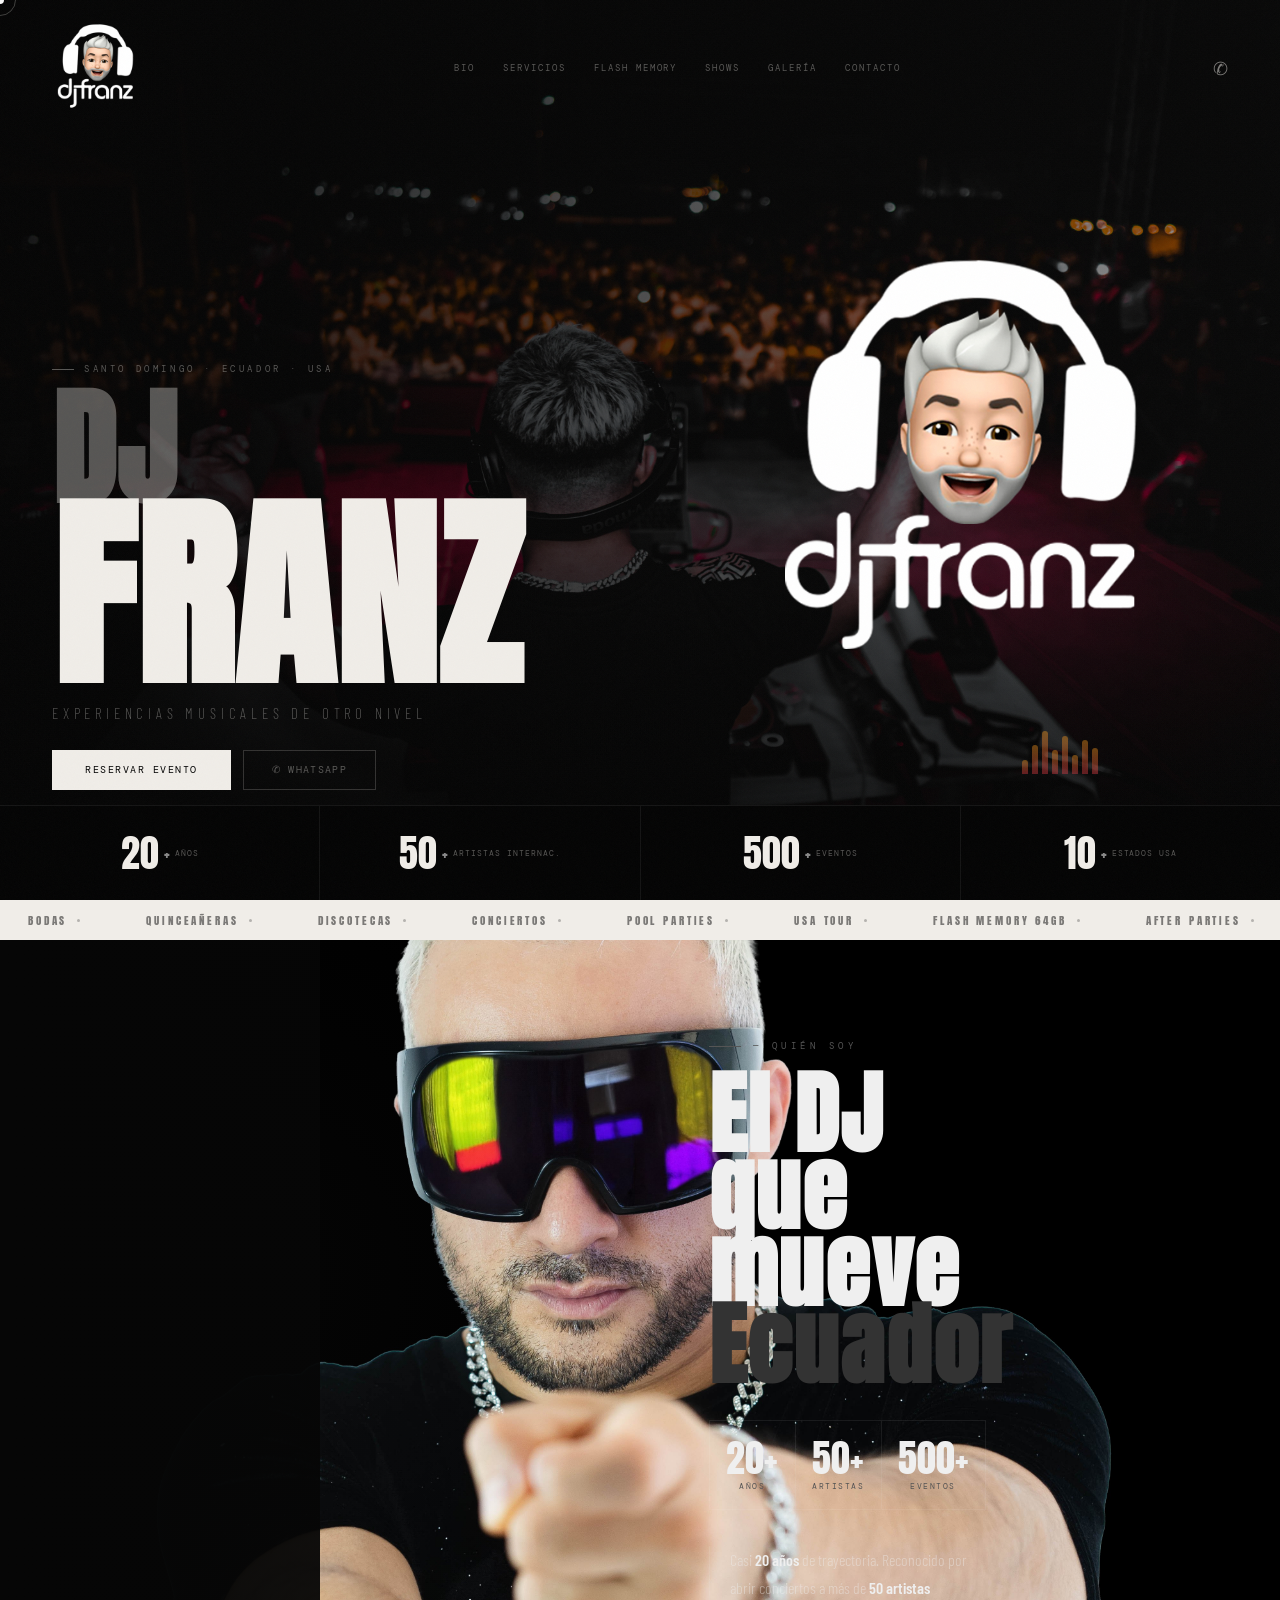
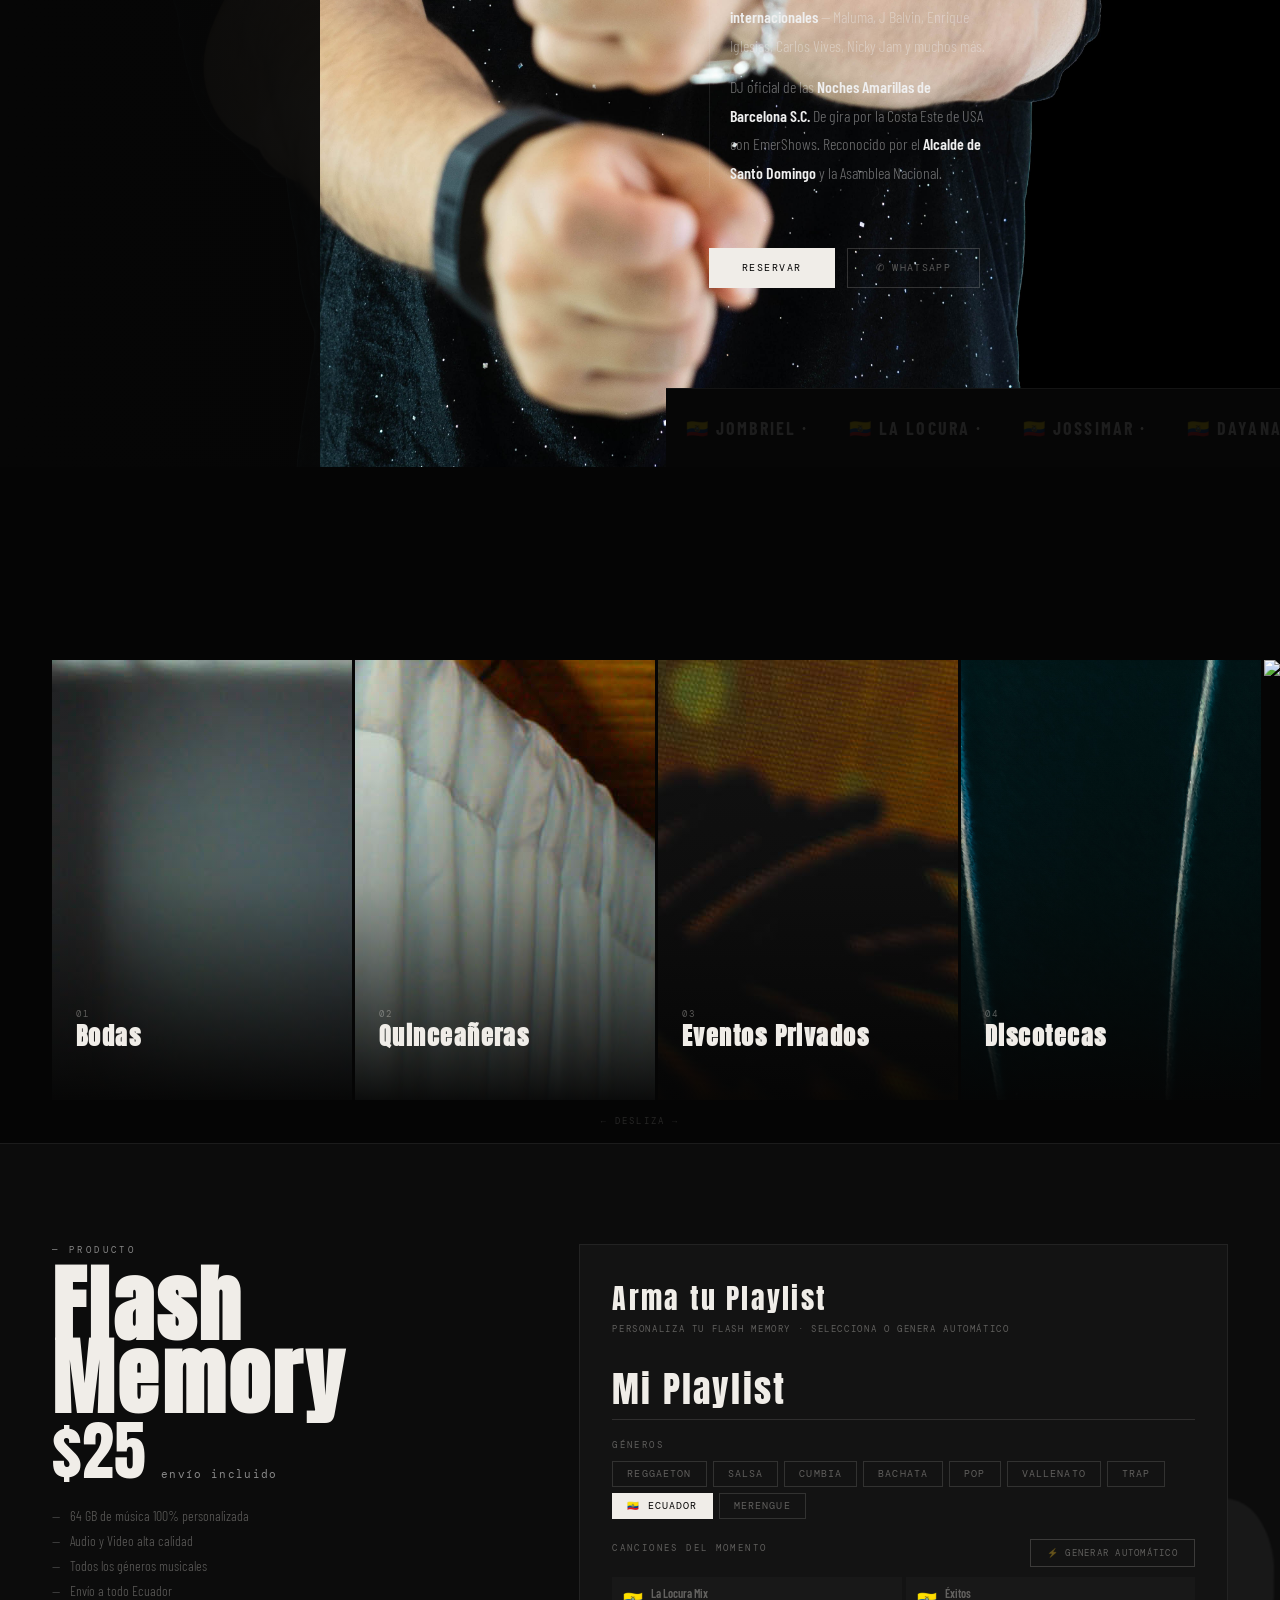
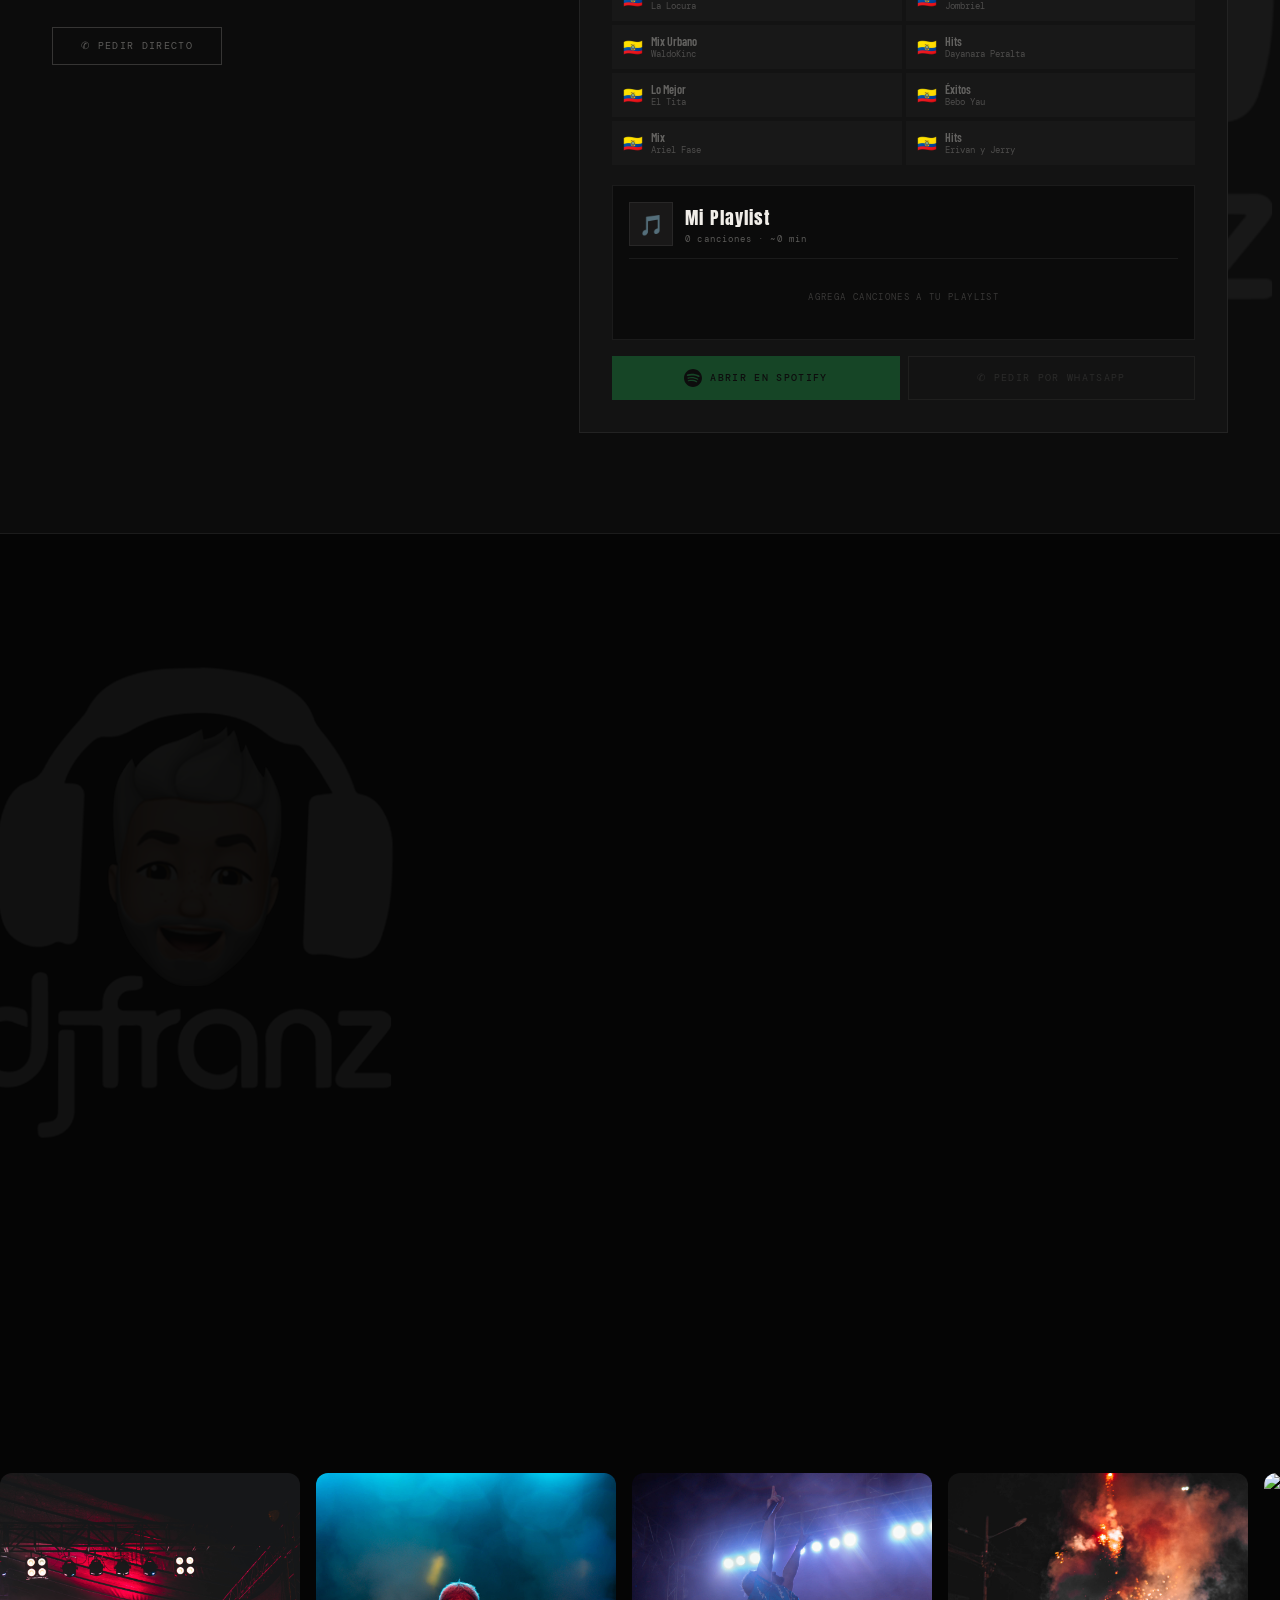
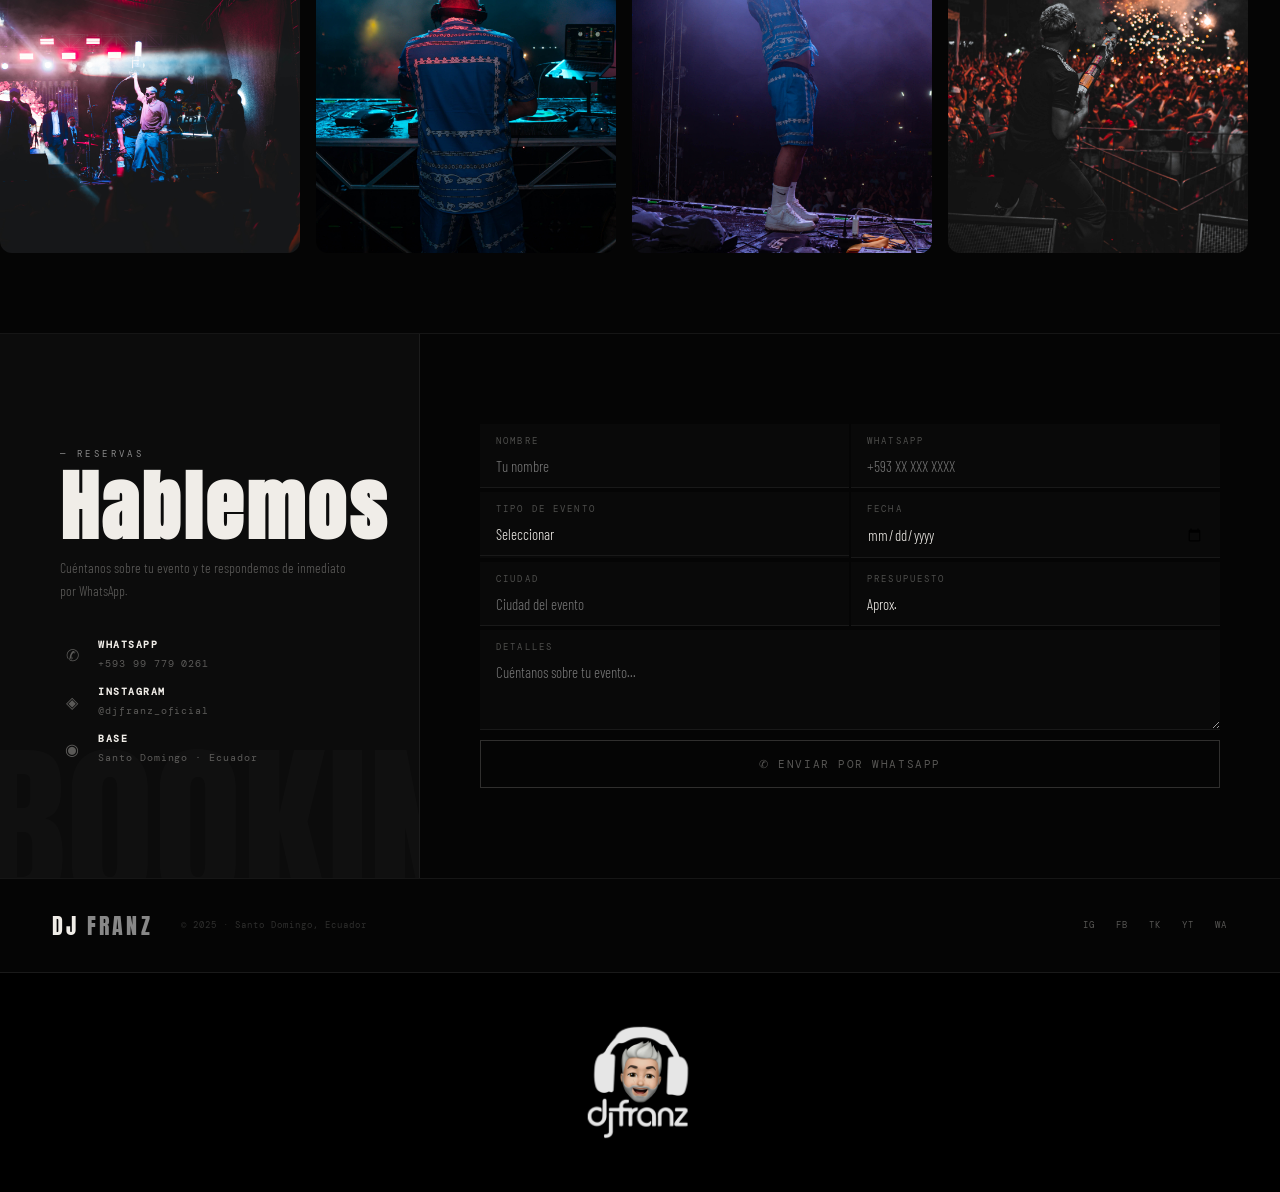
==== commit f69bb2ee: "fix: foto about ancho completo" ====
--- a/index (3).html
+++ b/index (3).html
@@ -26,7 +26,7 @@
 .about-photo{
   position:absolute !important;
   top:0 !important; right:0 !important;
-  width:62% !important;
+  width:100% !important;
   height:100% !important;
   object-fit:cover !important;
   object-position:center center !important;
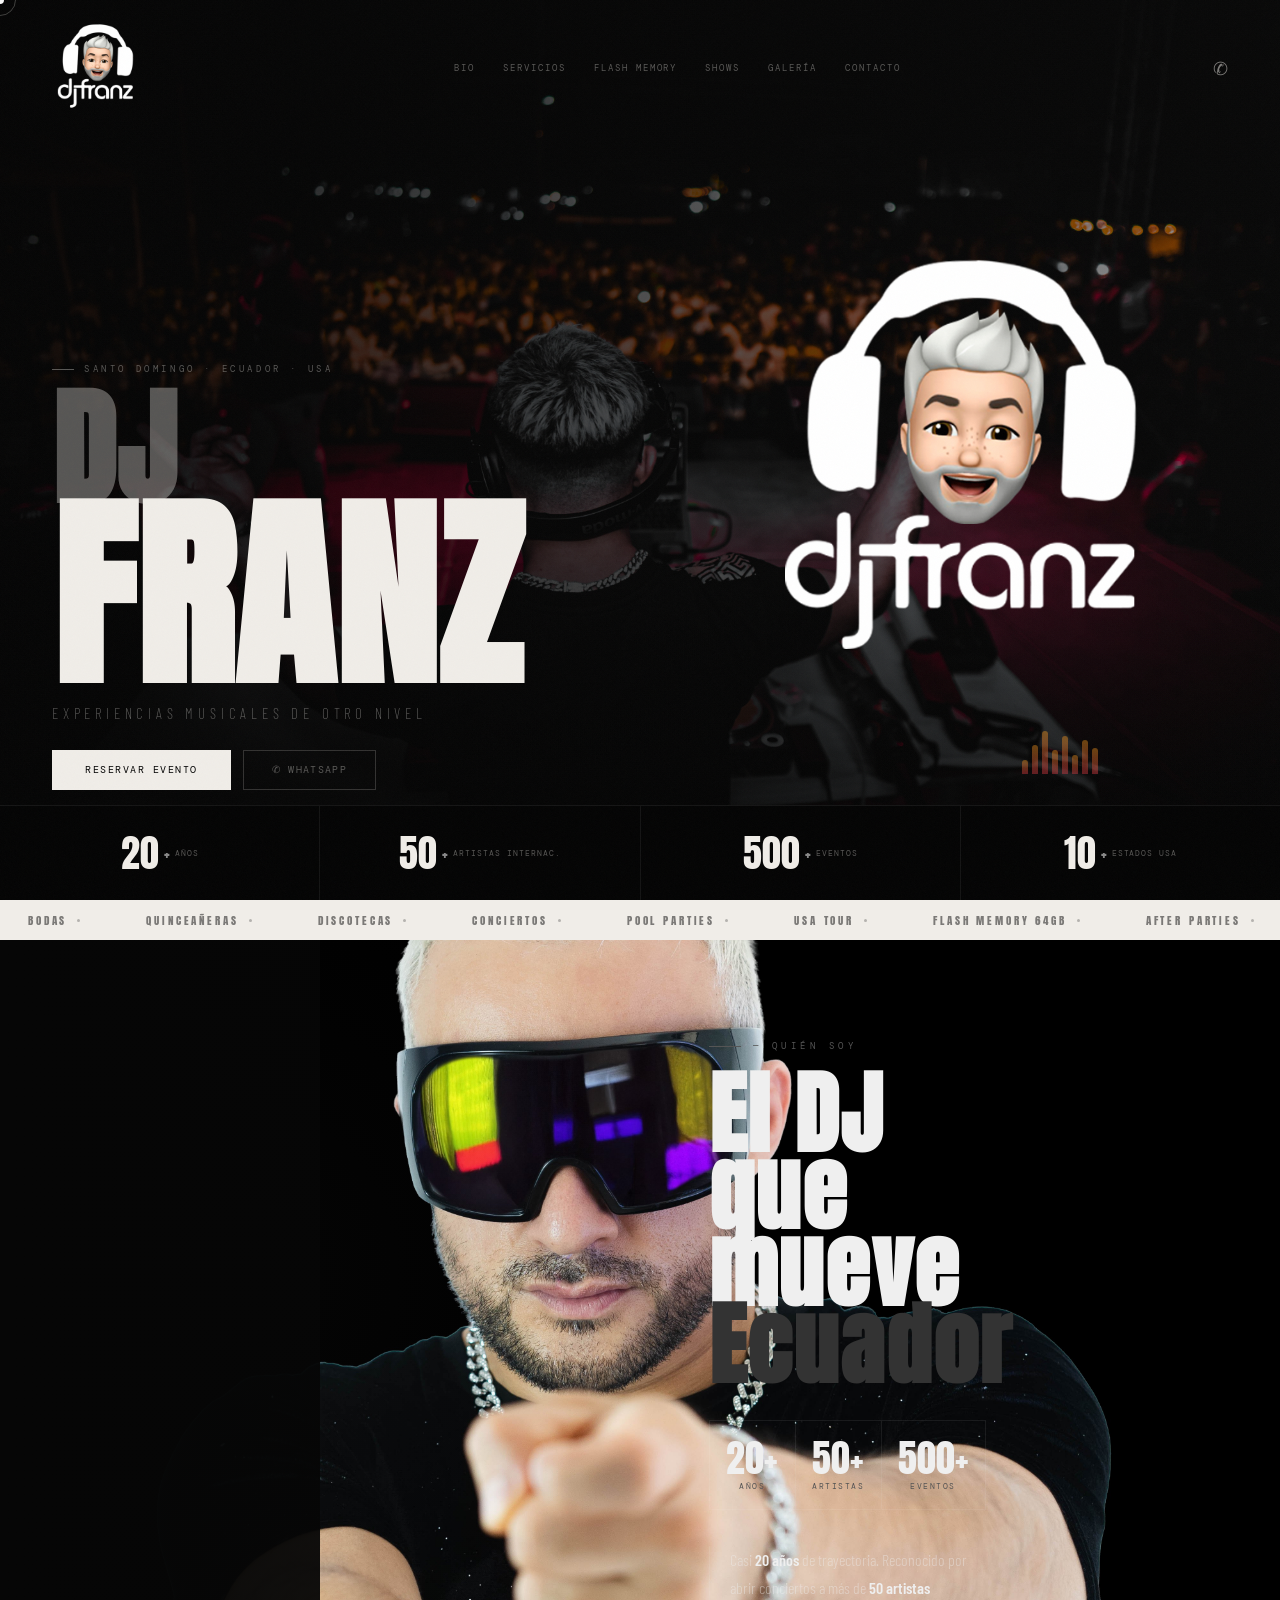
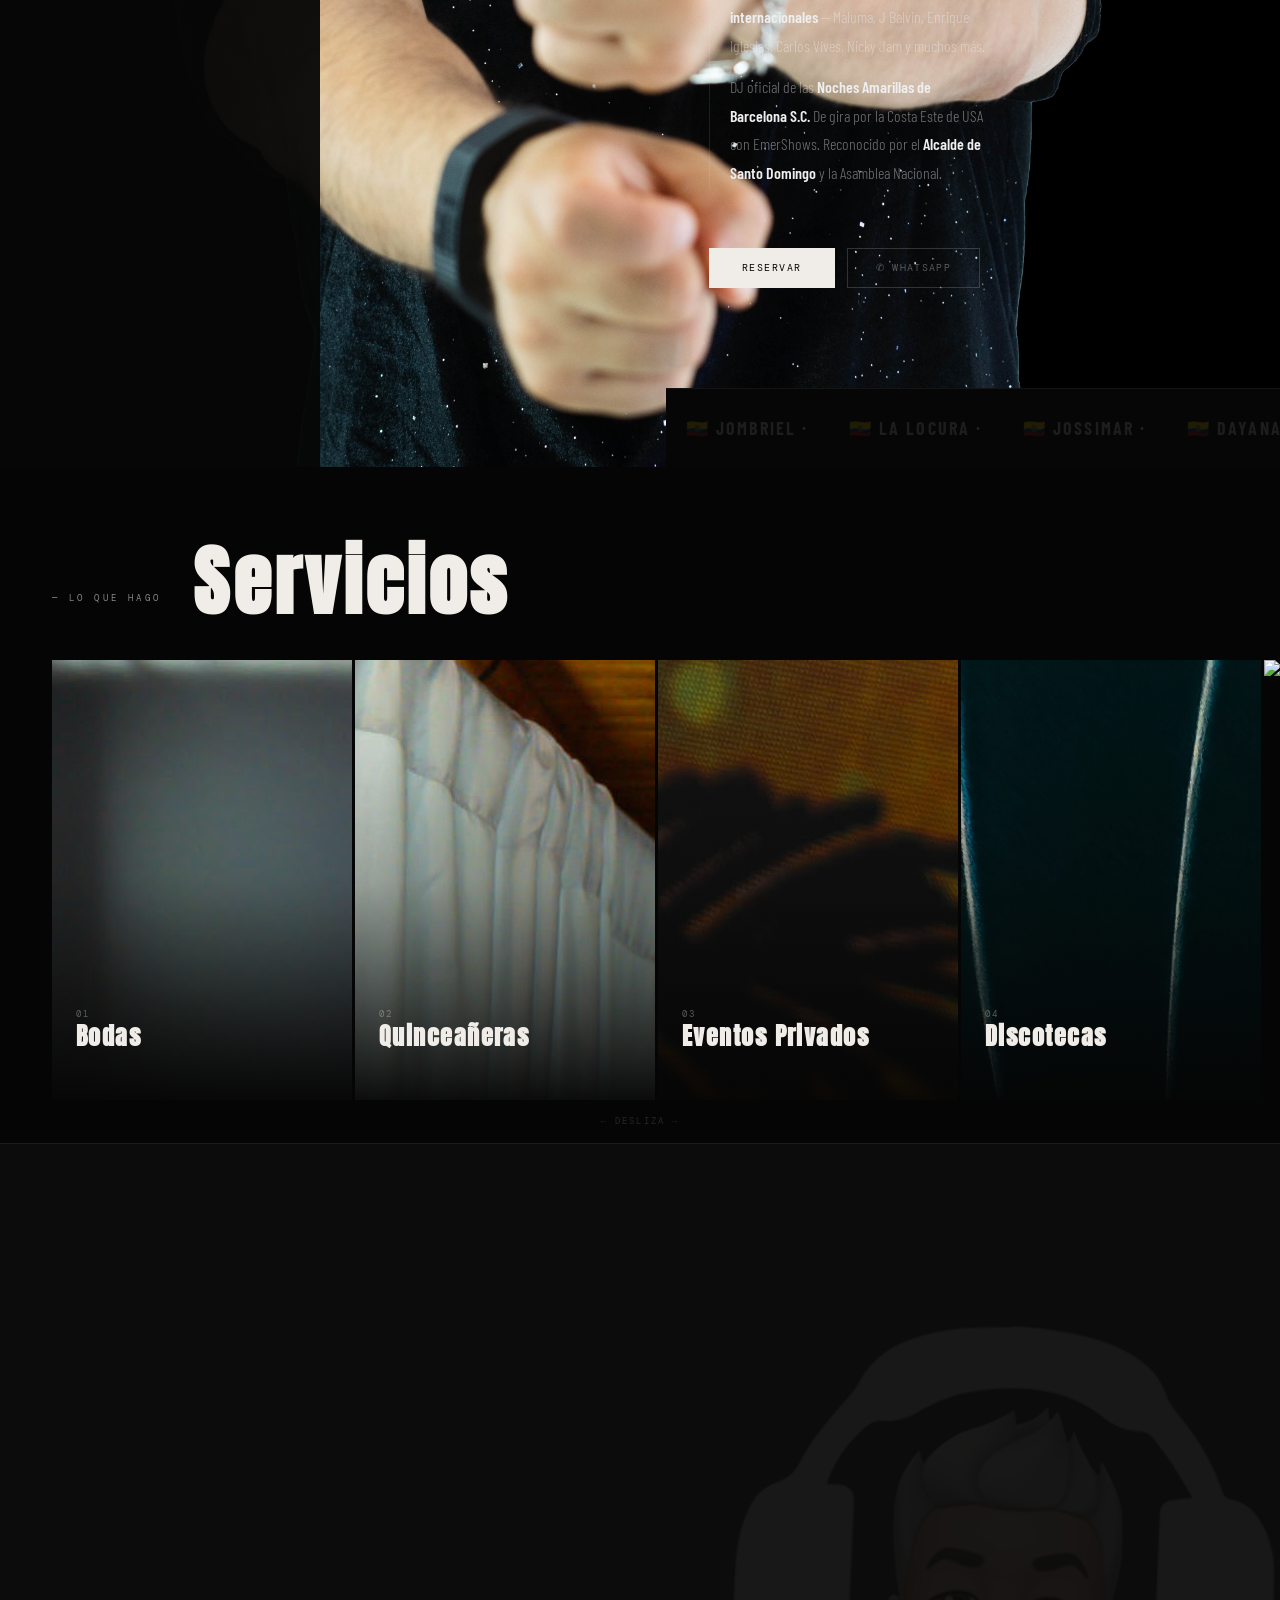
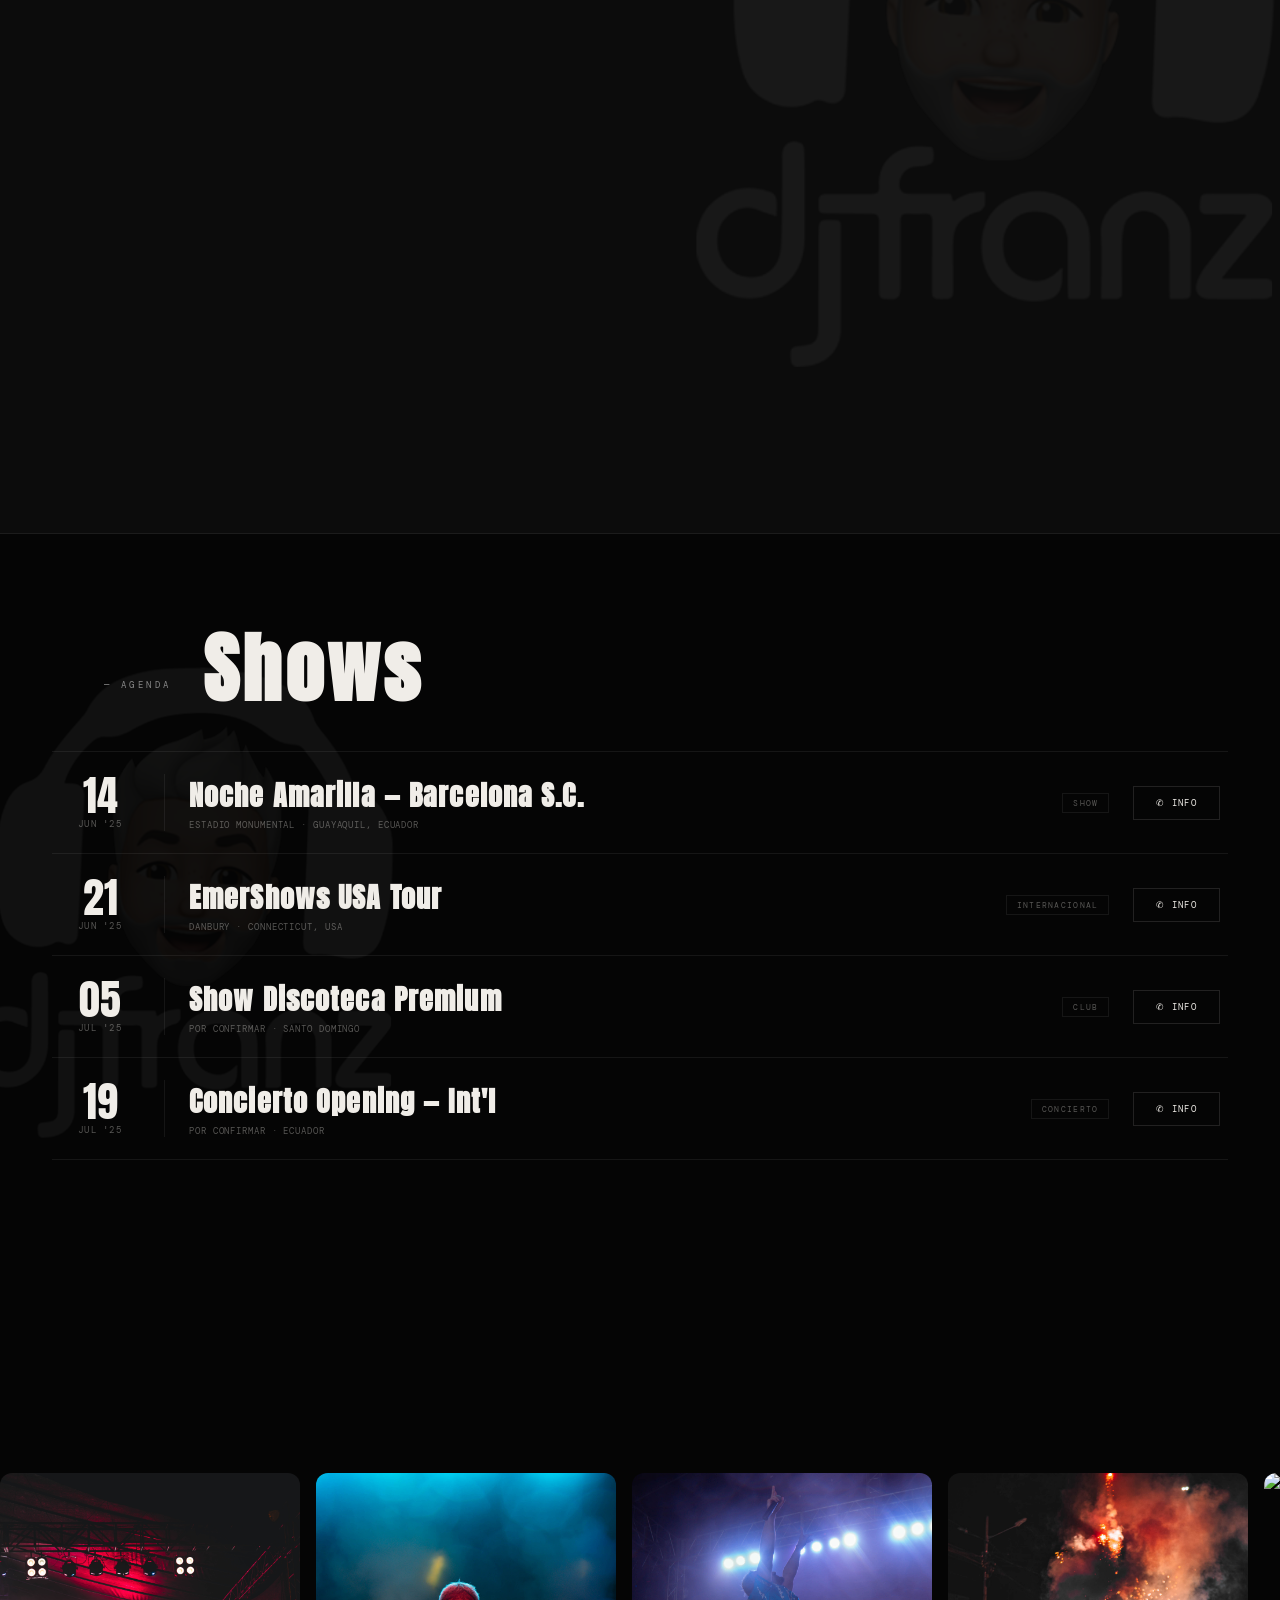
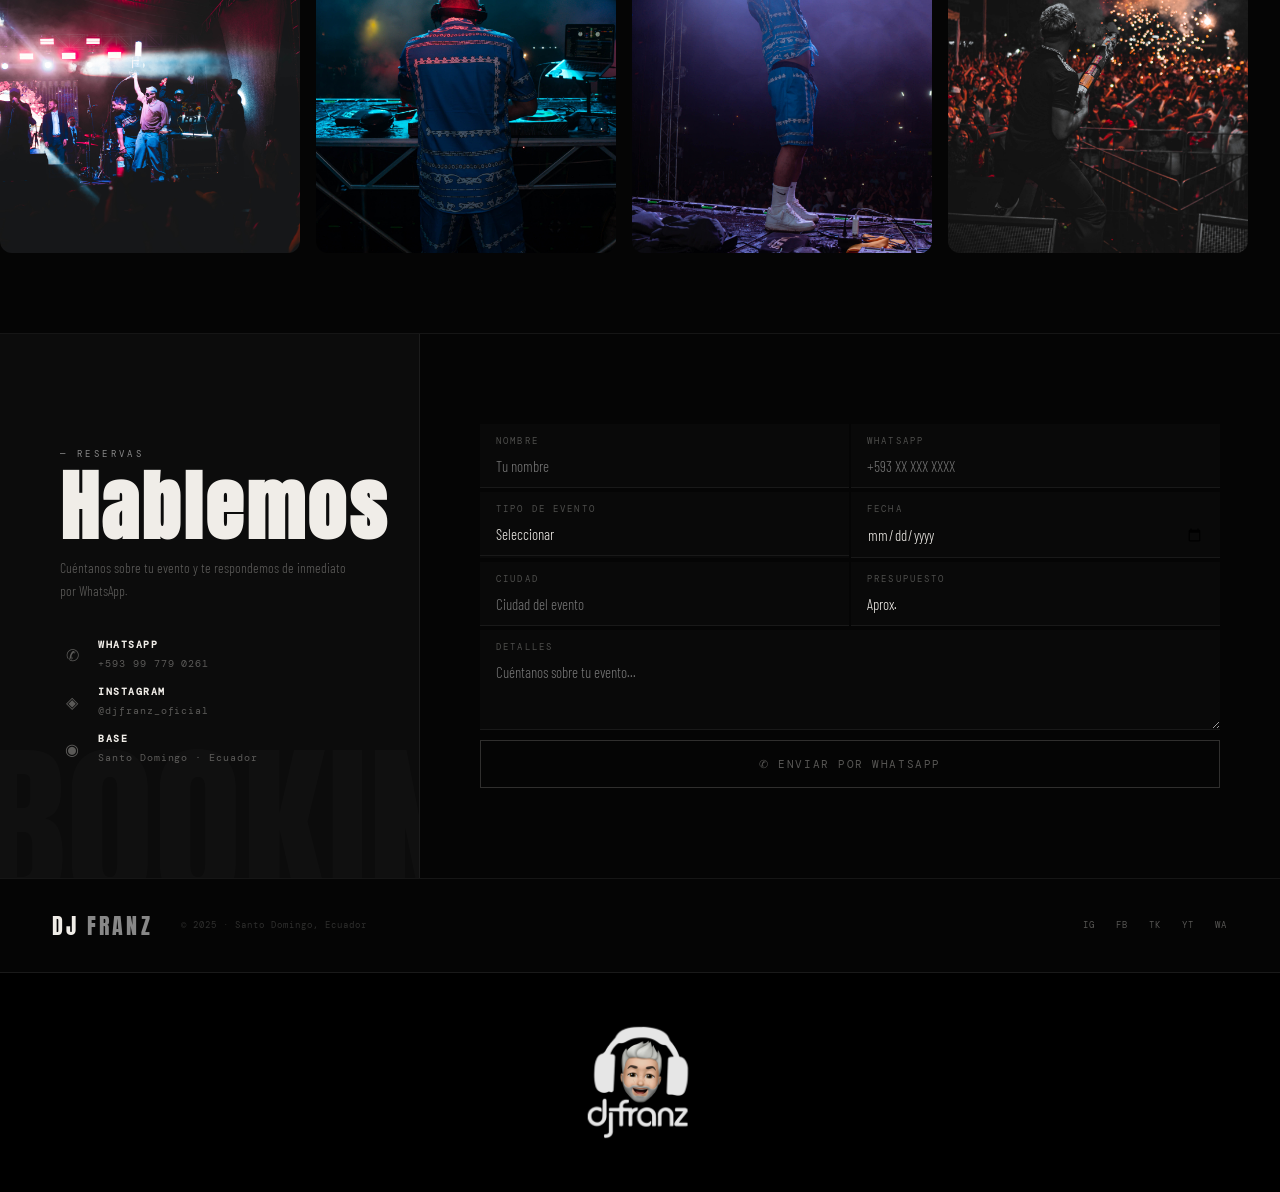
==== commit 603dd145: "fix: foto about position derecha" ====
--- a/index (3).html
+++ b/index (3).html
@@ -29,7 +29,7 @@
   width:100% !important;
   height:100% !important;
   object-fit:cover !important;
-  object-position:center center !important;
+  object-position:right center !important;
   display:block !important;
   z-index:1;
   filter:none;
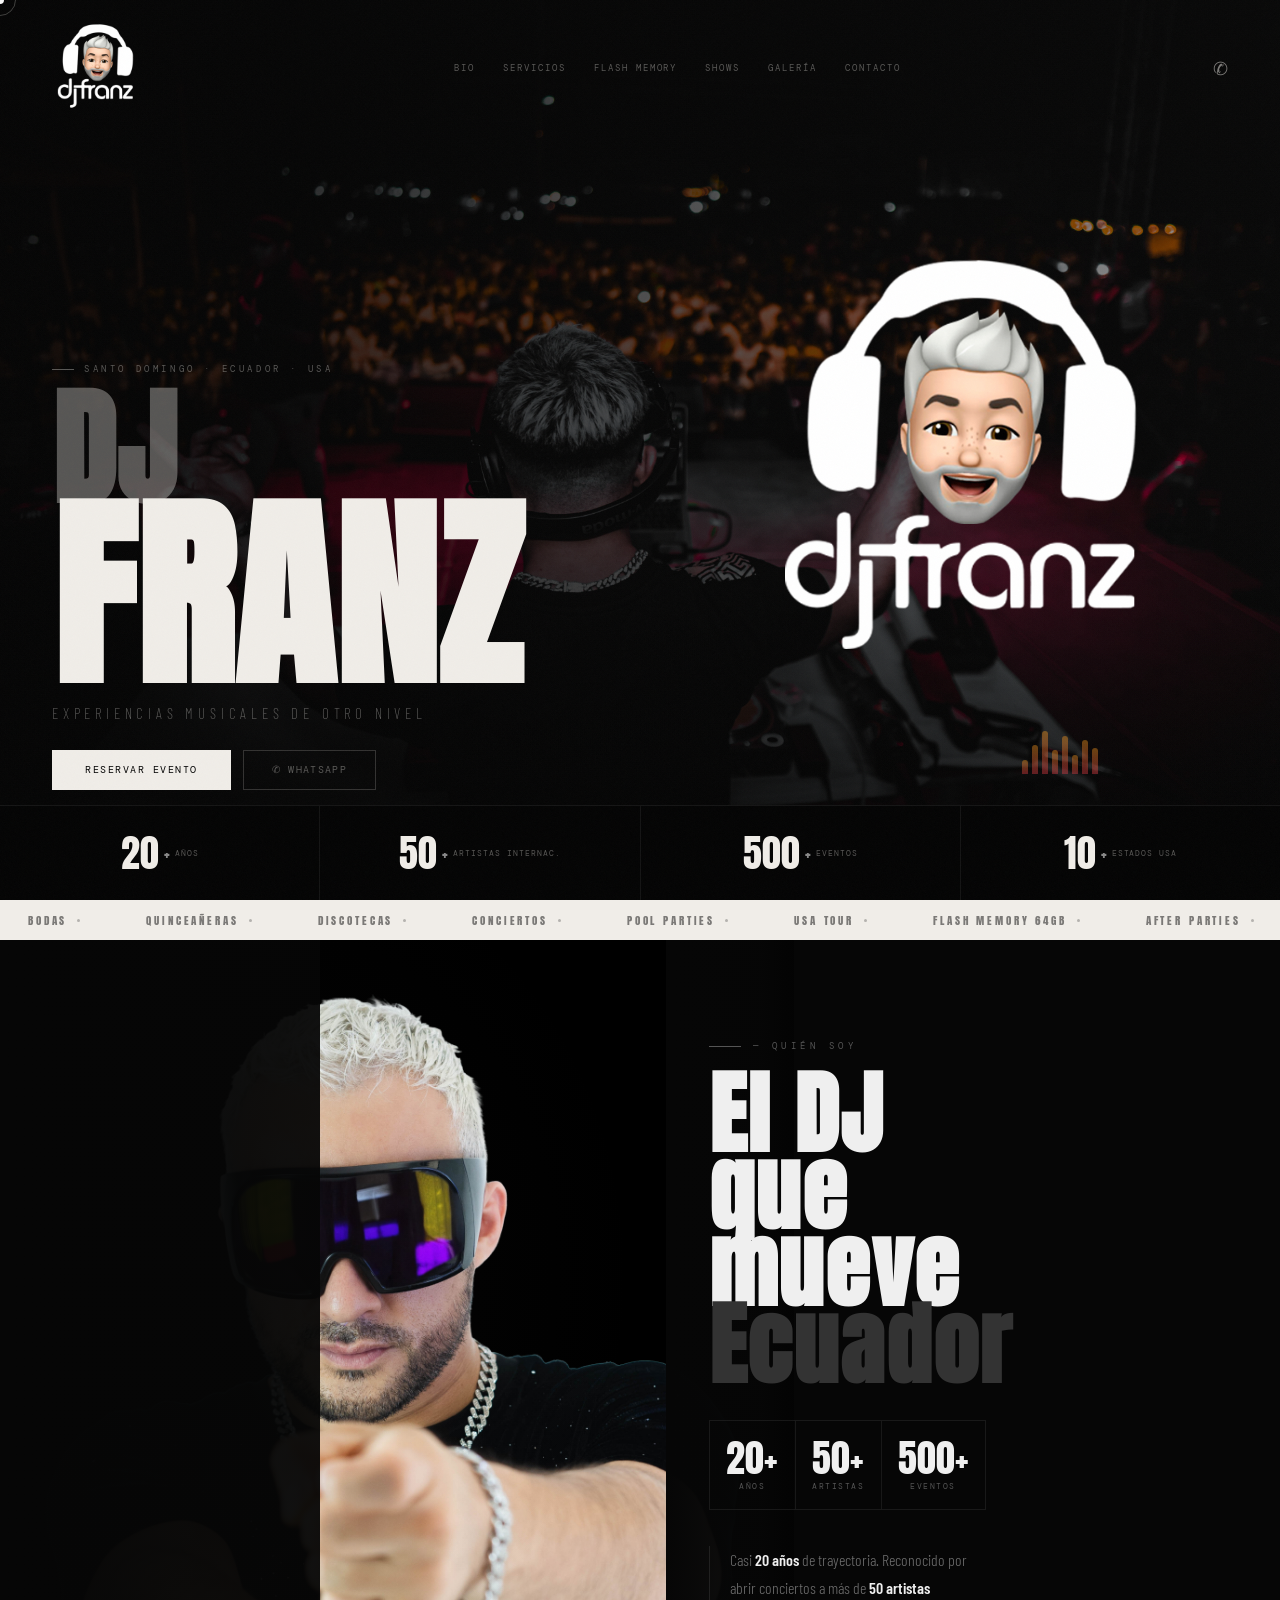
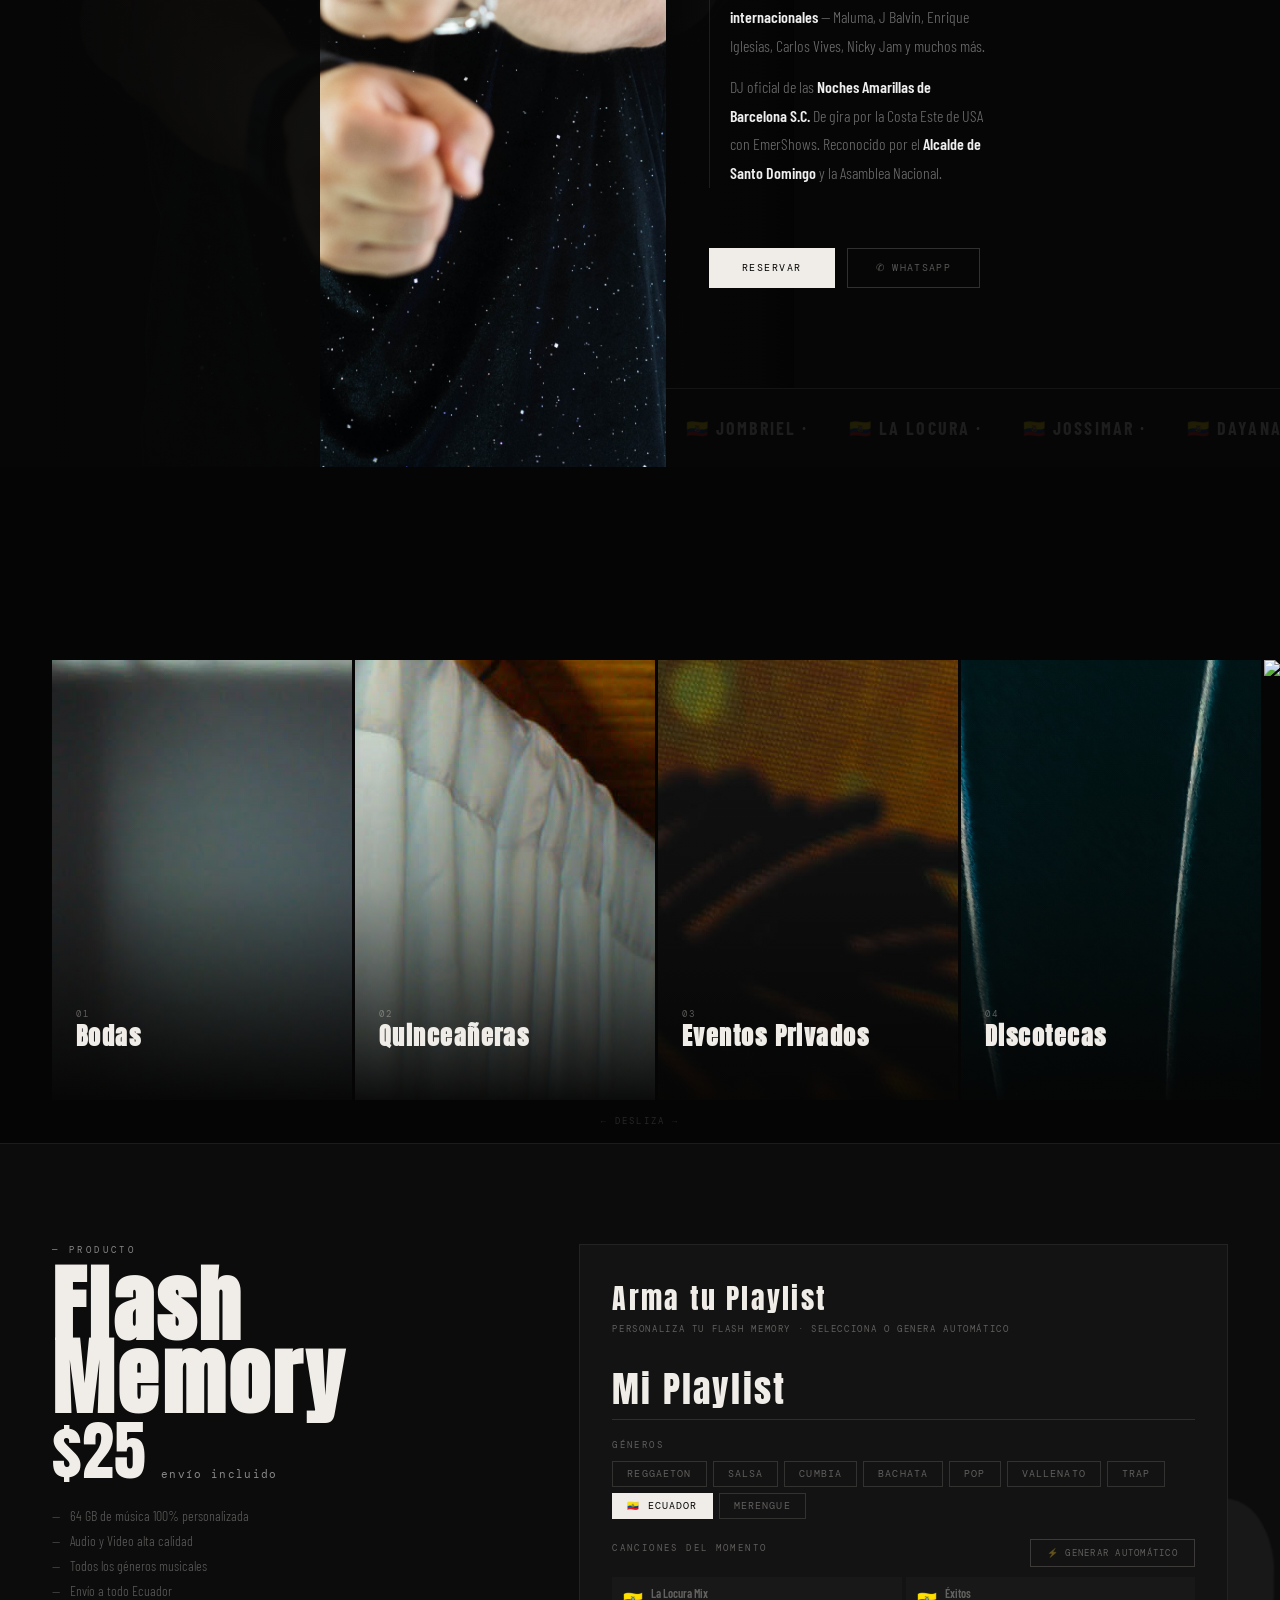
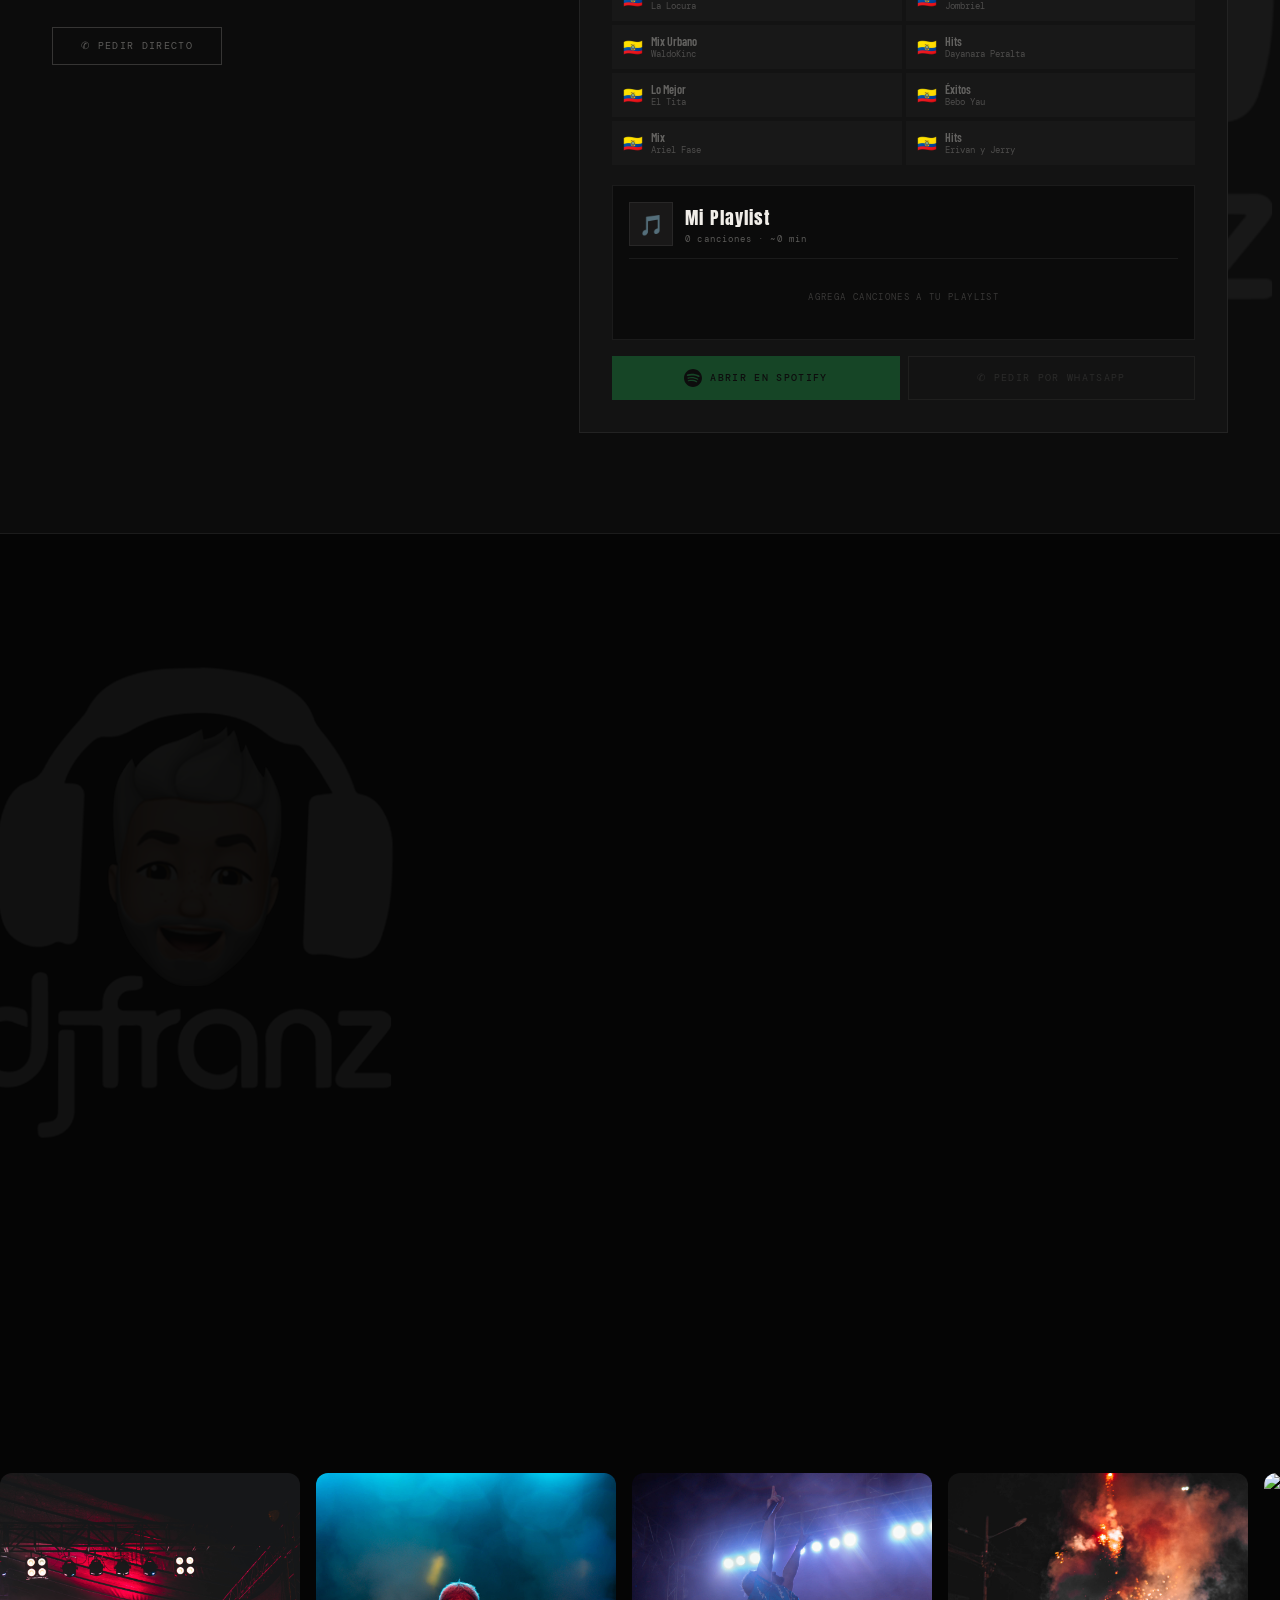
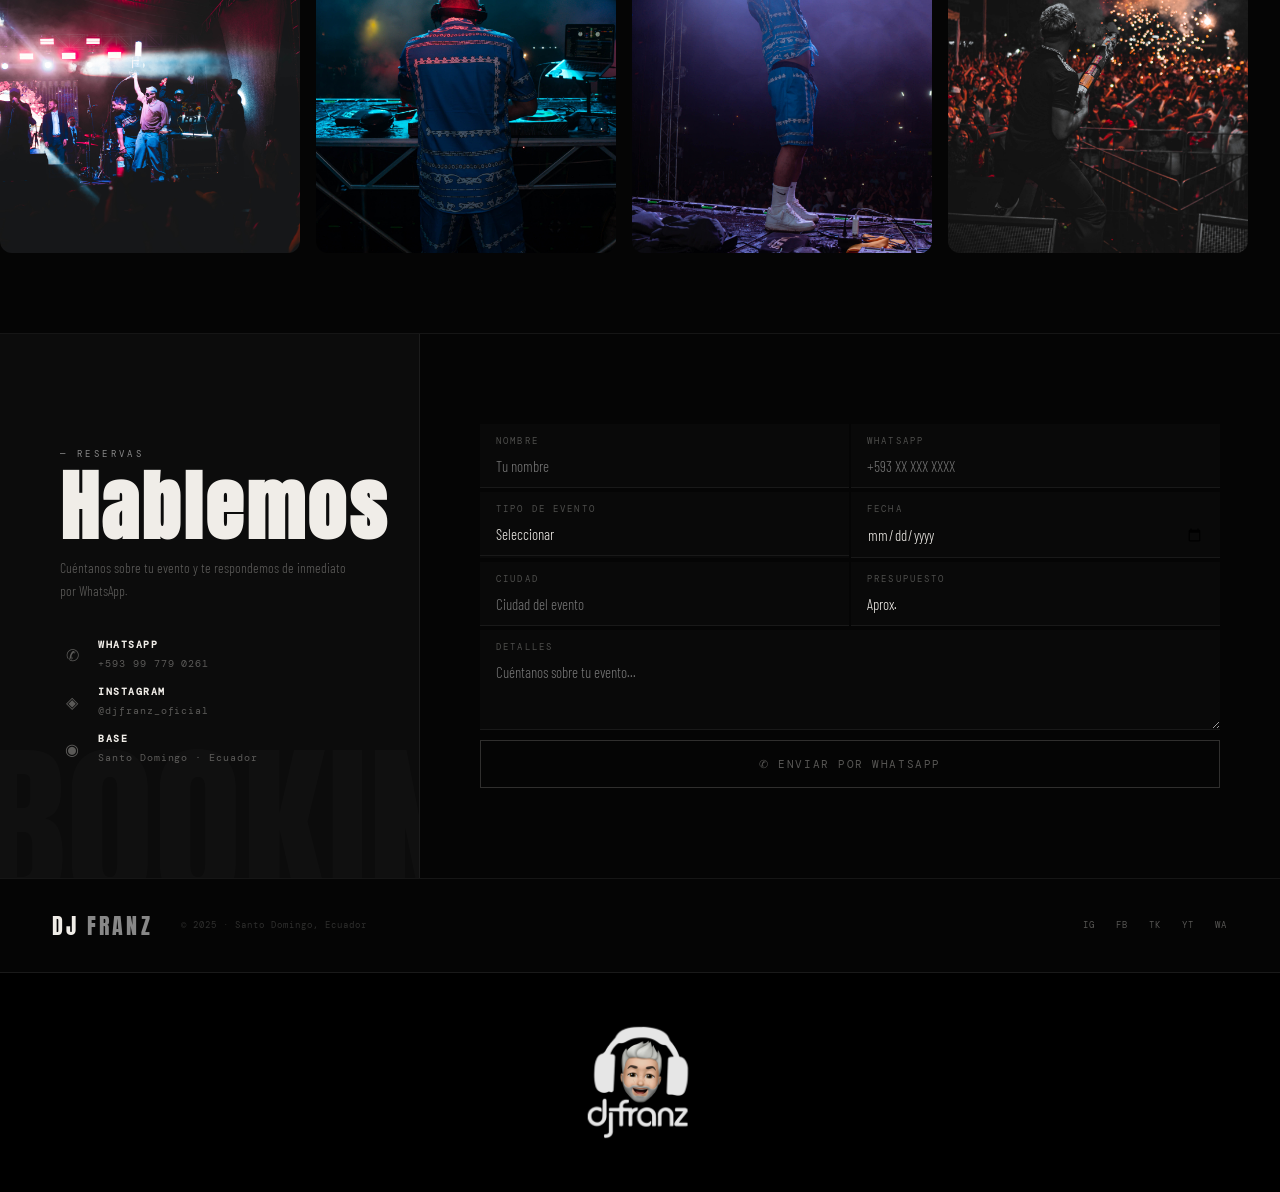
==== commit e96edaf7: "fix: about restaurar layout original sin overlay" ====
--- a/index (3).html
+++ b/index (3).html
@@ -26,10 +26,10 @@
 .about-photo{
   position:absolute !important;
   top:0 !important; right:0 !important;
-  width:100% !important;
+  width:62% !important;
   height:100% !important;
   object-fit:cover !important;
-  object-position:right center !important;
+  object-position:center top !important;
   display:block !important;
   z-index:1;
   filter:none;
@@ -72,7 +72,7 @@
   transform:none !important;
   width:clamp(320px,46%,600px) !important;
   z-index:3 !important;
-  background:transparent !important;
+  background:linear-gradient(to right, rgba(6,6,6,1) 0%, rgba(6,6,6,.95) 30%, transparent 55%) !important;
   padding:100px 0 100px 7% !important;
   display:flex !important;
   flex-direction:column;
@@ -143,9 +143,9 @@
 }
 
 @media(max-width:900px){
-  .about-photo{width:100% !important;position:relative !important;top:auto !important;right:auto !important;height:60vw !important}
+  .about-photo{width:62% !important;position:relative !important;top:auto !important;right:auto !important;height:60vw !important}
   .about-overlay{background:linear-gradient(to bottom,transparent 40%,rgba(6,6,6,1) 100%) !important}
-  .about-content{width:100% !important;padding:40px 24px !important;min-height:auto}
+  .about-content{width:62% !important;padding:40px 24px !important;min-height:auto}
 }
 </style>
 </head>
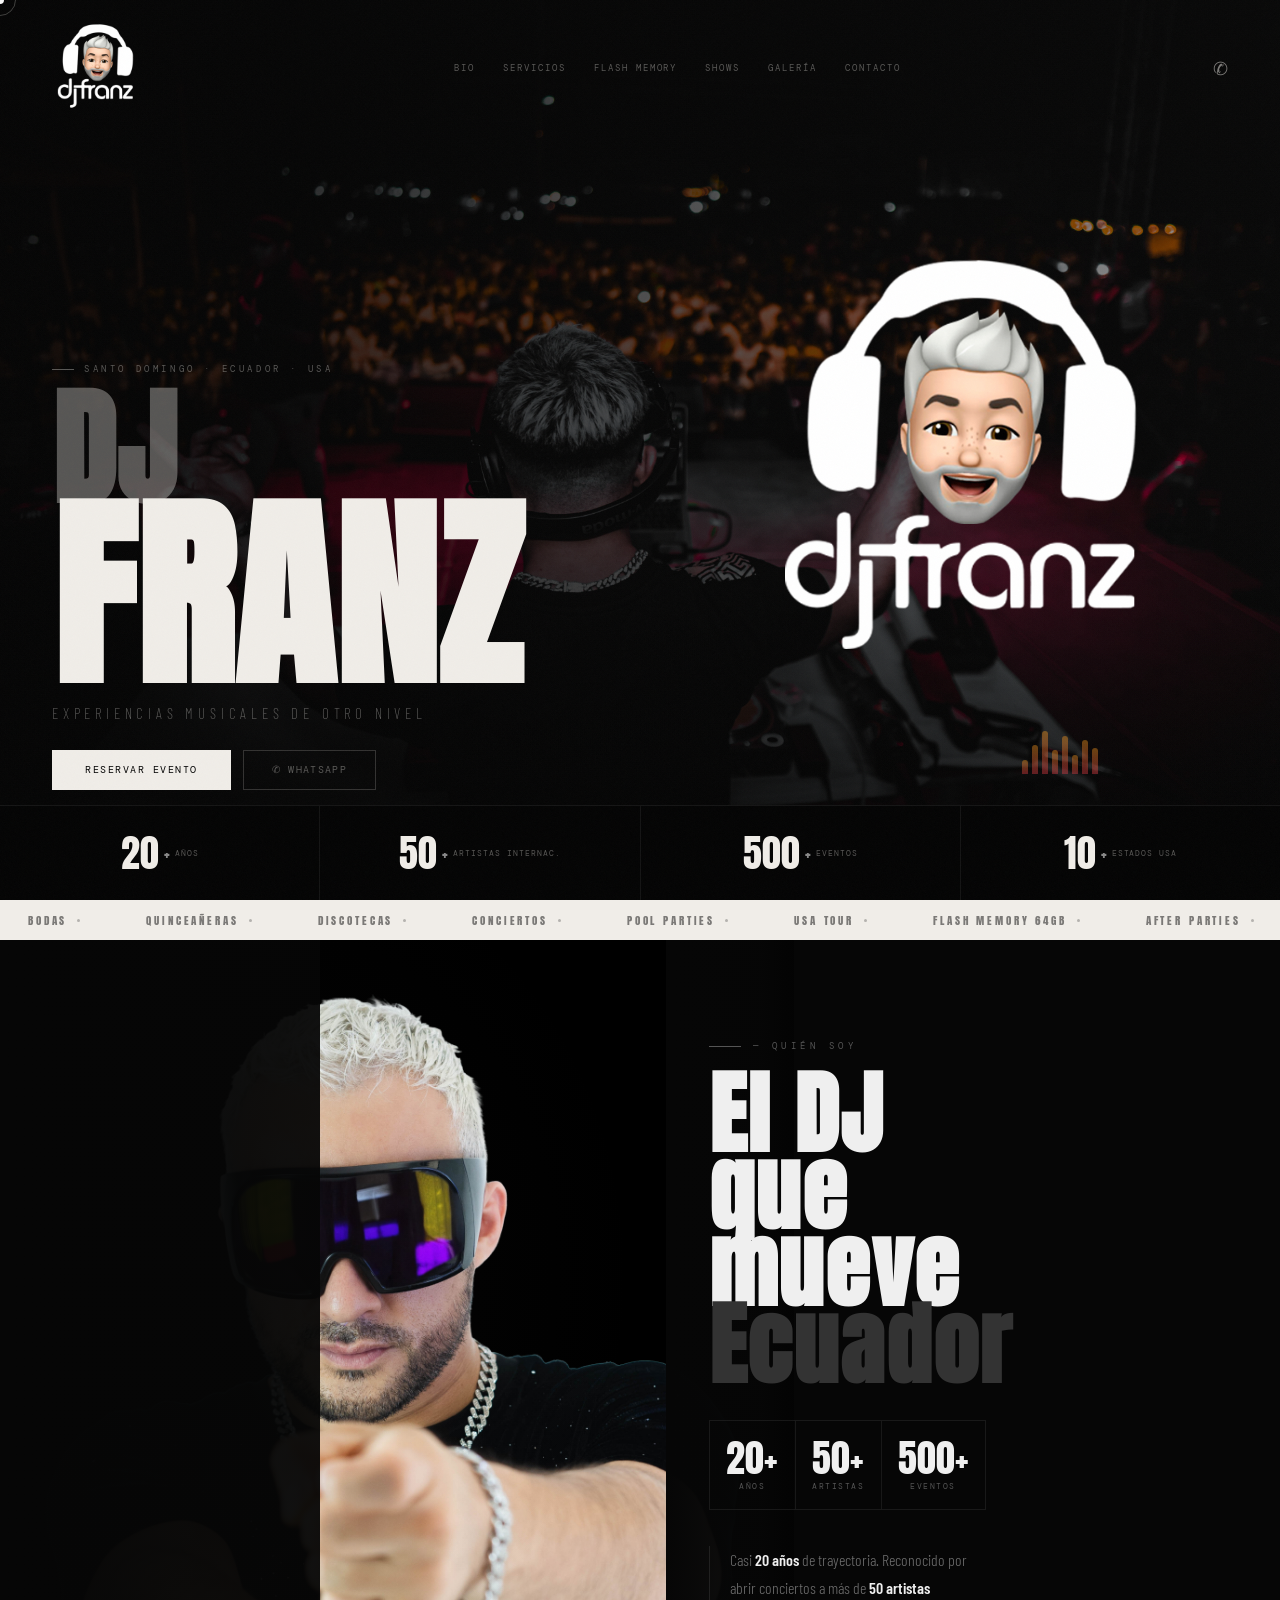
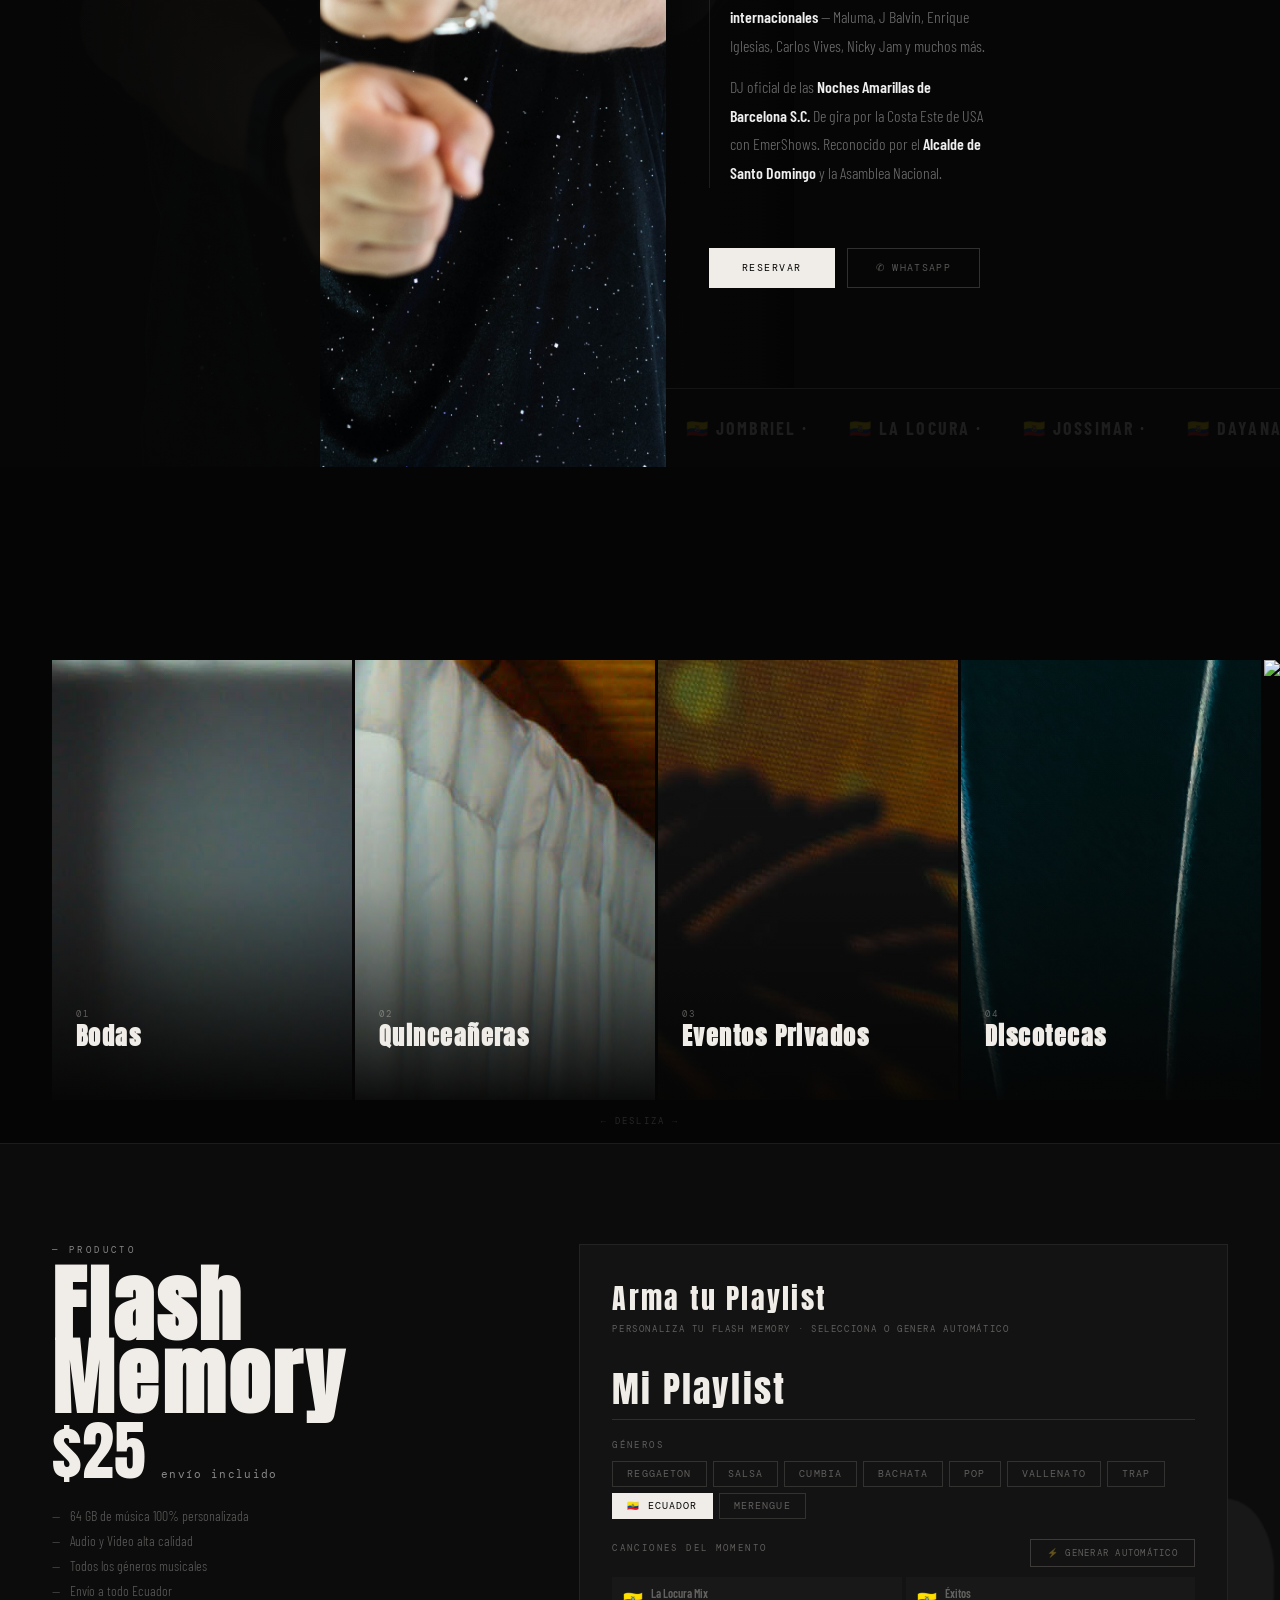
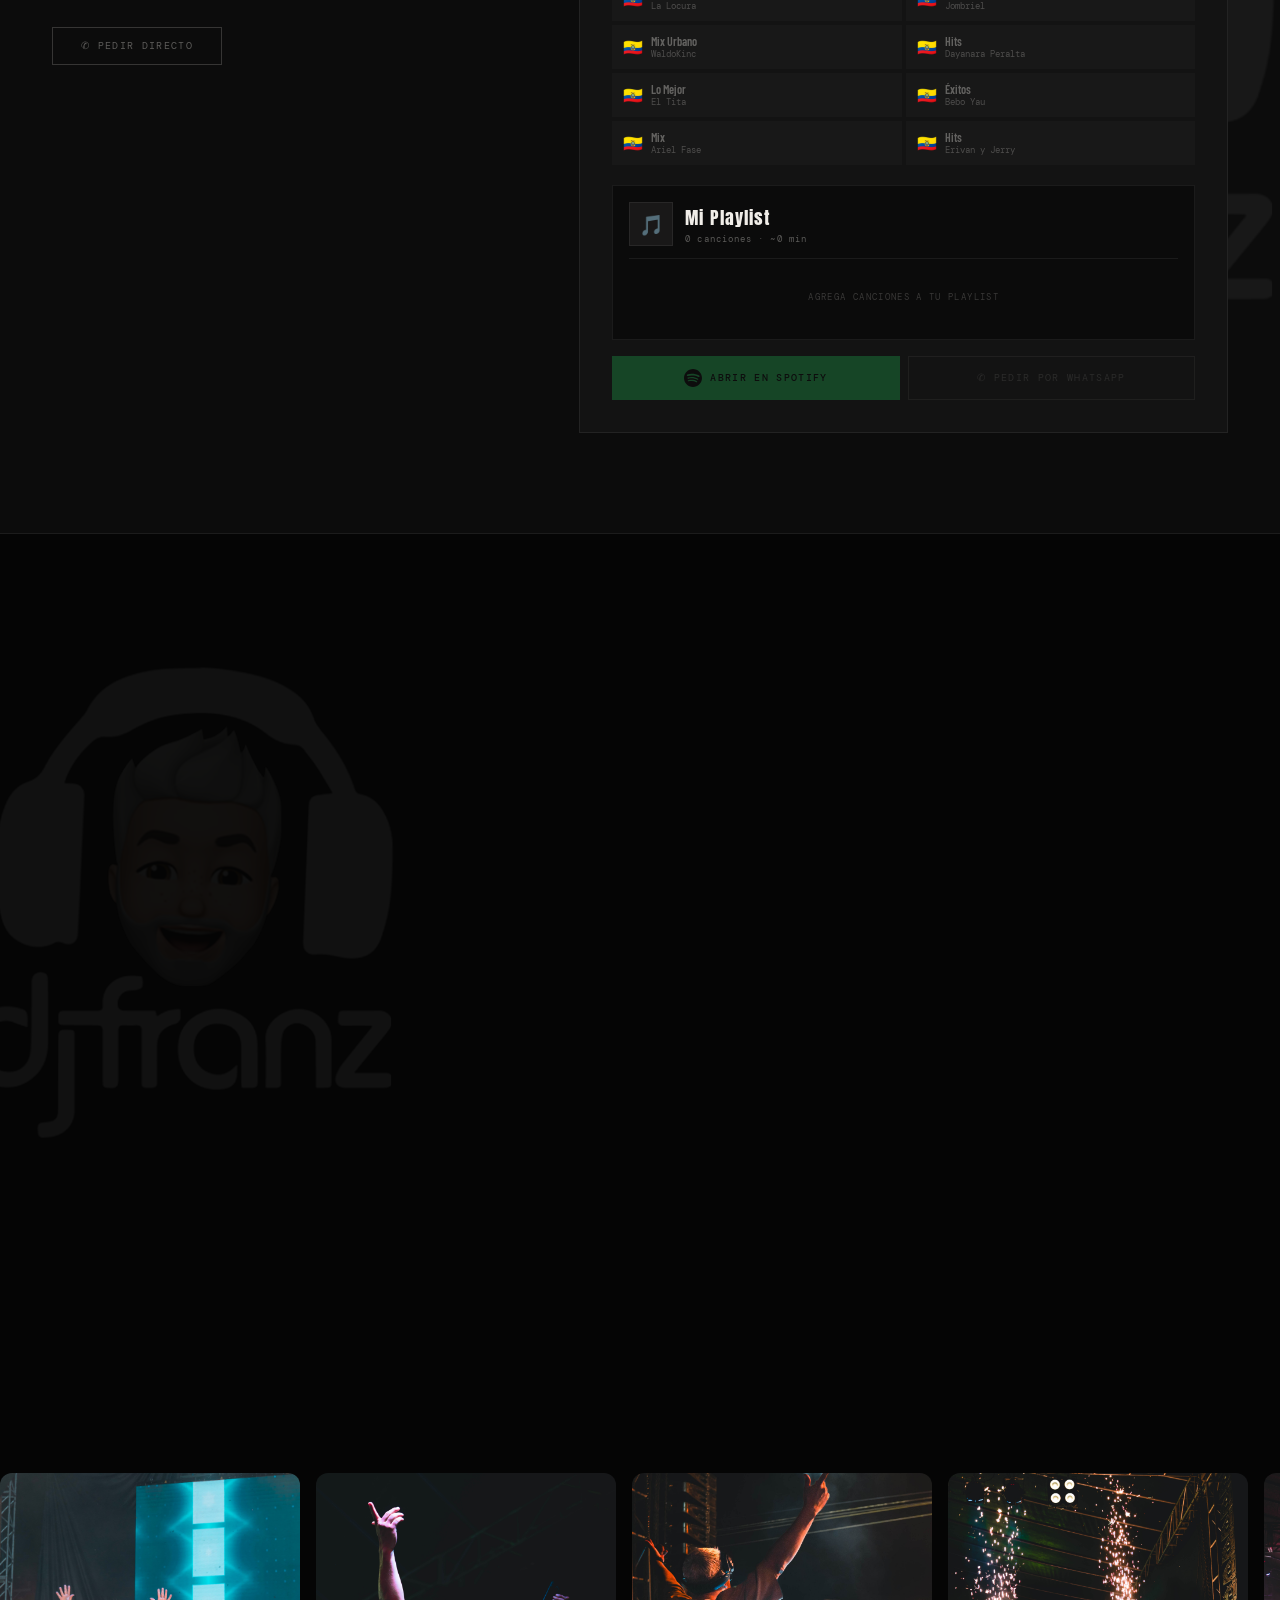
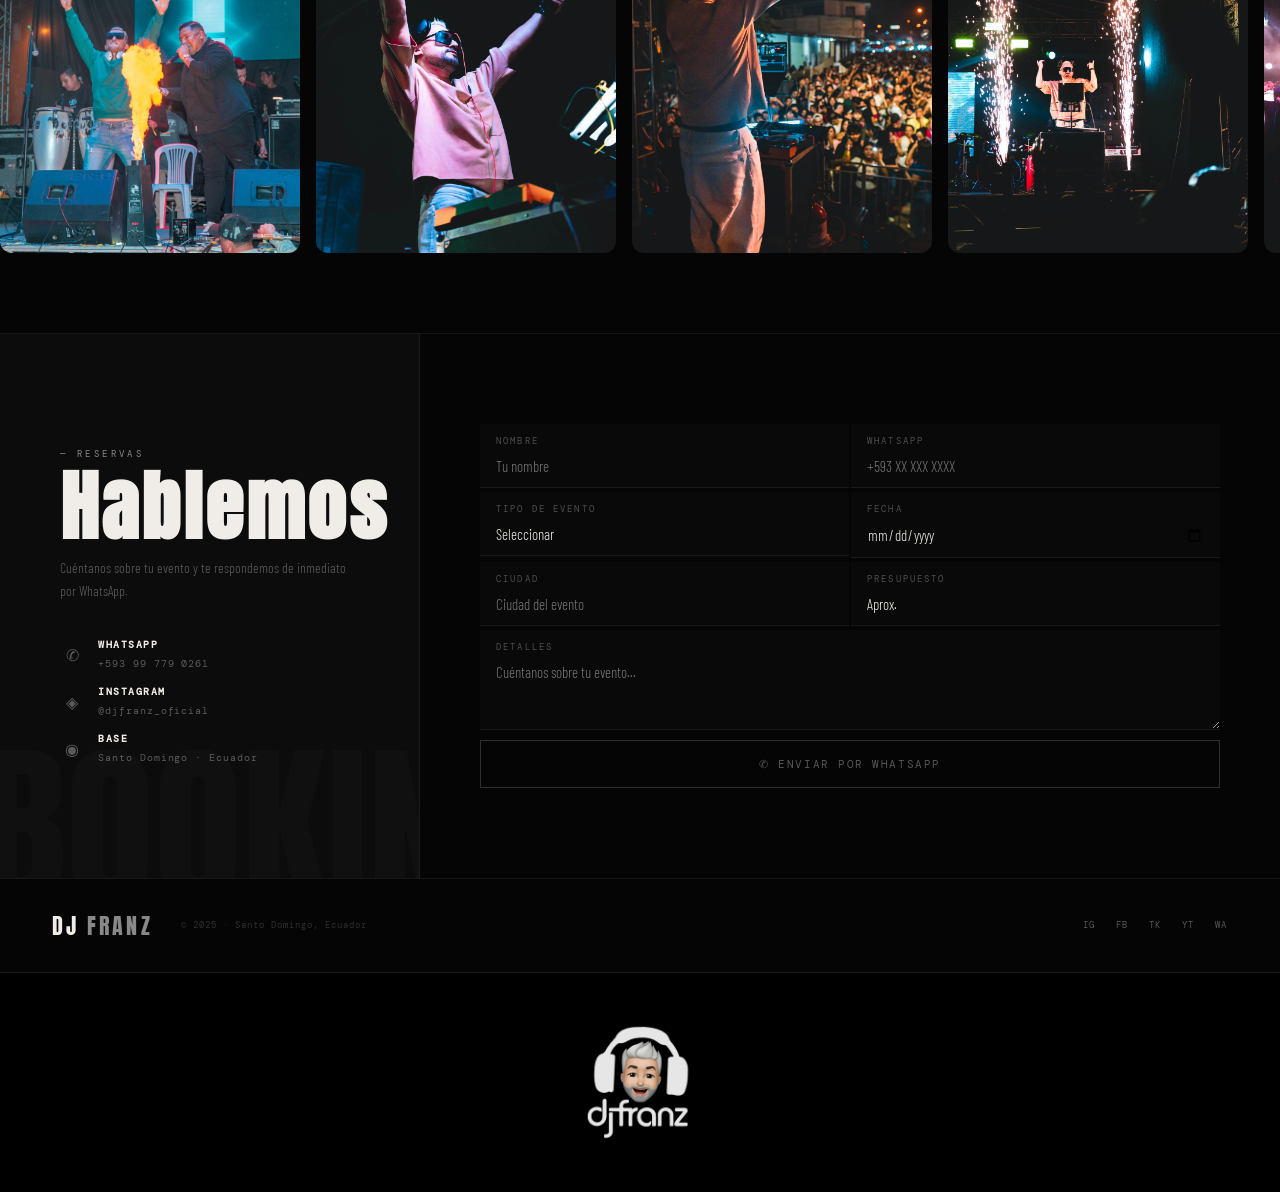
==== commit 001fcc01: "feat: galería con todas las fotos" ====
--- a/index (3).html
+++ b/index (3).html
@@ -399,7 +399,7 @@
     FOTOS: reemplaza cada .gph con:
     <img src="images/gallery/show-0X.jpg" alt="DJ Franz" loading="lazy">
   -->
-  <div class="gal-track" style="display:flex;gap:1rem;animation:slideGallery 80s linear infinite;width:max-content"><div class="gal-slide"><img src="images/gallery/DSC00527_jpg.jpeg" alt="DJ Franz" loading="lazy"></div><div class="gal-slide"><img src="images/gallery/IMG_0757_JPG.jpeg" alt="DJ Franz" loading="lazy"></div><div class="gal-slide"><img src="images/gallery/IMG_0760_JPG.jpeg" alt="DJ Franz" loading="lazy"></div><div class="gal-slide"><img src="images/gallery/IMG_5018_JPG.jpeg" alt="DJ Franz" loading="lazy"></div><div class="gal-slide"><img src="images/gallery/IMG_5697_JPG.jpeg" alt="DJ Franz" loading="lazy"></div><div class="gal-slide"><img src="images/gallery/IMG_5698_JPG.jpeg" alt="DJ Franz" loading="lazy"></div><div class="gal-slide"><img src="images/gallery/IMG_6621_JPG.jpeg" alt="DJ Franz" loading="lazy"></div><div class="gal-slide"><img src="images/gallery/IMG_7445_JPG.jpeg" alt="DJ Franz" loading="lazy"></div><div class="gal-slide"><img src="images/gallery/DSC00527_jpg.jpeg" alt="DJ Franz" loading="lazy"></div><div class="gal-slide"><img src="images/gallery/IMG_0757_JPG.jpeg" alt="DJ Franz" loading="lazy"></div><div class="gal-slide"><img src="images/gallery/IMG_0760_JPG.jpeg" alt="DJ Franz" loading="lazy"></div><div class="gal-slide"><img src="images/gallery/IMG_5018_JPG.jpeg" alt="DJ Franz" loading="lazy"></div><div class="gal-slide"><img src="images/gallery/IMG_5697_JPG.jpeg" alt="DJ Franz" loading="lazy"></div><div class="gal-slide"><img src="images/gallery/IMG_5698_JPG.jpeg" alt="DJ Franz" loading="lazy"></div><div class="gal-slide"><img src="images/gallery/IMG_6621_JPG.jpeg" alt="DJ Franz" loading="lazy"></div><div class="gal-slide"><img src="images/gallery/IMG_7445_JPG.jpeg" alt="DJ Franz" loading="lazy"></div></div>
+  <div class="gal-track" style="display:flex;gap:1rem;animation:slideGallery 80s linear infinite;width:max-content"><div class="gal-slide"><img src="images/gallery/DDAE4B2F-247D-4CE7-9824-0771FDDC6294.JPG.jpeg" alt="DJ Franz" loading="lazy"></div><div class="gal-slide"><img src="images/gallery/DSC00361.jpg (2).jpeg" alt="DJ Franz" loading="lazy"></div><div class="gal-slide"><img src="images/gallery/DSC00398.jpg.jpeg" alt="DJ Franz" loading="lazy"></div><div class="gal-slide"><img src="images/gallery/DSC00485.jpg.jpeg" alt="DJ Franz" loading="lazy"></div><div class="gal-slide"><img src="images/gallery/DSC00527.jpg.jpeg" alt="DJ Franz" loading="lazy"></div><div class="gal-slide"><img src="images/gallery/DSC00527_jpg.jpeg" alt="DJ Franz" loading="lazy"></div><div class="gal-slide"><img src="images/gallery/IMG_0015.JPG.jpeg" alt="DJ Franz" loading="lazy"></div><div class="gal-slide"><img src="images/gallery/IMG_0064.JPG.jpeg" alt="DJ Franz" loading="lazy"></div><div class="gal-slide"><img src="images/gallery/IMG_0065.JPG.jpeg" alt="DJ Franz" loading="lazy"></div><div class="gal-slide"><img src="images/gallery/IMG_0066.JPG.jpeg" alt="DJ Franz" loading="lazy"></div><div class="gal-slide"><img src="images/gallery/IMG_0068.JPG.jpeg" alt="DJ Franz" loading="lazy"></div><div class="gal-slide"><img src="images/gallery/IMG_0344.JPG.jpeg" alt="DJ Franz" loading="lazy"></div><div class="gal-slide"><img src="images/gallery/IMG_0352.JPG (1).jpeg" alt="DJ Franz" loading="lazy"></div><div class="gal-slide"><img src="images/gallery/IMG_0741.JPG.jpeg" alt="DJ Franz" loading="lazy"></div><div class="gal-slide"><img src="images/gallery/IMG_0751.JPG.jpeg" alt="DJ Franz" loading="lazy"></div><div class="gal-slide"><img src="images/gallery/IMG_0754.JPG.jpeg" alt="DJ Franz" loading="lazy"></div><div class="gal-slide"><img src="images/gallery/IMG_0757.JPG.jpeg" alt="DJ Franz" loading="lazy"></div><div class="gal-slide"><img src="images/gallery/IMG_0757_JPG.jpeg" alt="DJ Franz" loading="lazy"></div><div class="gal-slide"><img src="images/gallery/IMG_0760.JPG.jpeg" alt="DJ Franz" loading="lazy"></div><div class="gal-slide"><img src="images/gallery/IMG_0760_JPG.jpeg" alt="DJ Franz" loading="lazy"></div><div class="gal-slide"><img src="images/gallery/IMG_1072.JPG.jpeg" alt="DJ Franz" loading="lazy"></div><div class="gal-slide"><img src="images/gallery/IMG_1845.JPG.jpeg" alt="DJ Franz" loading="lazy"></div><div class="gal-slide"><img src="images/gallery/IMG_5002.JPG.jpeg" alt="DJ Franz" loading="lazy"></div><div class="gal-slide"><img src="images/gallery/IMG_5009.JPG.jpeg" alt="DJ Franz" loading="lazy"></div><div class="gal-slide"><img src="images/gallery/IMG_5012.JPG.jpeg" alt="DJ Franz" loading="lazy"></div><div class="gal-slide"><img src="images/gallery/IMG_5016.JPG.jpeg" alt="DJ Franz" loading="lazy"></div><div class="gal-slide"><img src="images/gallery/IMG_5018.JPG.jpeg" alt="DJ Franz" loading="lazy"></div><div class="gal-slide"><img src="images/gallery/IMG_5018_JPG.jpeg" alt="DJ Franz" loading="lazy"></div><div class="gal-slide"><img src="images/gallery/IMG_5022.JPG.jpeg" alt="DJ Franz" loading="lazy"></div><div class="gal-slide"><img src="images/gallery/IMG_5024.JPG.jpeg" alt="DJ Franz" loading="lazy"></div><div class="gal-slide"><img src="images/gallery/IMG_5026.JPG.jpeg" alt="DJ Franz" loading="lazy"></div><div class="gal-slide"><img src="images/gallery/IMG_5032.JPG.jpeg" alt="DJ Franz" loading="lazy"></div><div class="gal-slide"><img src="images/gallery/IMG_5697.JPG.jpeg" alt="DJ Franz" loading="lazy"></div><div class="gal-slide"><img src="images/gallery/IMG_5697_JPG.jpeg" alt="DJ Franz" loading="lazy"></div><div class="gal-slide"><img src="images/gallery/IMG_5698.JPG.jpeg" alt="DJ Franz" loading="lazy"></div><div class="gal-slide"><img src="images/gallery/IMG_5698_JPG.jpeg" alt="DJ Franz" loading="lazy"></div><div class="gal-slide"><img src="images/gallery/IMG_5699.JPG.jpeg" alt="DJ Franz" loading="lazy"></div><div class="gal-slide"><img src="images/gallery/IMG_6007.JPG.jpeg" alt="DJ Franz" loading="lazy"></div><div class="gal-slide"><img src="images/gallery/IMG_6023.JPG.jpeg" alt="DJ Franz" loading="lazy"></div><div class="gal-slide"><img src="images/gallery/IMG_6613.JPG.jpeg" alt="DJ Franz" loading="lazy"></div><div class="gal-slide"><img src="images/gallery/IMG_6619.JPG.jpeg" alt="DJ Franz" loading="lazy"></div><div class="gal-slide"><img src="images/gallery/IMG_6621.JPG.jpeg" alt="DJ Franz" loading="lazy"></div><div class="gal-slide"><img src="images/gallery/IMG_6621_JPG.jpeg" alt="DJ Franz" loading="lazy"></div><div class="gal-slide"><img src="images/gallery/IMG_6625.JPG.jpeg" alt="DJ Franz" loading="lazy"></div><div class="gal-slide"><img src="images/gallery/IMG_7427.JPG.jpeg" alt="DJ Franz" loading="lazy"></div><div class="gal-slide"><img src="images/gallery/IMG_7432.JPG.jpeg" alt="DJ Franz" loading="lazy"></div><div class="gal-slide"><img src="images/gallery/IMG_7437.JPG.jpeg" alt="DJ Franz" loading="lazy"></div><div class="gal-slide"><img src="images/gallery/IMG_7445.JPG.jpeg" alt="DJ Franz" loading="lazy"></div><div class="gal-slide"><img src="images/gallery/IMG_7445_JPG.jpeg" alt="DJ Franz" loading="lazy"></div><div class="gal-slide"><img src="images/gallery/IMG_7447.JPG.jpeg" alt="DJ Franz" loading="lazy"></div><div class="gal-slide"><img src="images/gallery/IMG_7894.JPG.jpeg" alt="DJ Franz" loading="lazy"></div><div class="gal-slide"><img src="images/gallery/IMG_7895.JPG.jpeg" alt="DJ Franz" loading="lazy"></div><div class="gal-slide"><img src="images/gallery/DDAE4B2F-247D-4CE7-9824-0771FDDC6294.JPG.jpeg" alt="DJ Franz" loading="lazy"></div><div class="gal-slide"><img src="images/gallery/DSC00361.jpg (2).jpeg" alt="DJ Franz" loading="lazy"></div><div class="gal-slide"><img src="images/gallery/DSC00398.jpg.jpeg" alt="DJ Franz" loading="lazy"></div><div class="gal-slide"><img src="images/gallery/DSC00485.jpg.jpeg" alt="DJ Franz" loading="lazy"></div><div class="gal-slide"><img src="images/gallery/DSC00527.jpg.jpeg" alt="DJ Franz" loading="lazy"></div><div class="gal-slide"><img src="images/gallery/DSC00527_jpg.jpeg" alt="DJ Franz" loading="lazy"></div><div class="gal-slide"><img src="images/gallery/IMG_0015.JPG.jpeg" alt="DJ Franz" loading="lazy"></div><div class="gal-slide"><img src="images/gallery/IMG_0064.JPG.jpeg" alt="DJ Franz" loading="lazy"></div><div class="gal-slide"><img src="images/gallery/IMG_0065.JPG.jpeg" alt="DJ Franz" loading="lazy"></div><div class="gal-slide"><img src="images/gallery/IMG_0066.JPG.jpeg" alt="DJ Franz" loading="lazy"></div><div class="gal-slide"><img src="images/gallery/IMG_0068.JPG.jpeg" alt="DJ Franz" loading="lazy"></div><div class="gal-slide"><img src="images/gallery/IMG_0344.JPG.jpeg" alt="DJ Franz" loading="lazy"></div><div class="gal-slide"><img src="images/gallery/IMG_0352.JPG (1).jpeg" alt="DJ Franz" loading="lazy"></div><div class="gal-slide"><img src="images/gallery/IMG_0741.JPG.jpeg" alt="DJ Franz" loading="lazy"></div><div class="gal-slide"><img src="images/gallery/IMG_0751.JPG.jpeg" alt="DJ Franz" loading="lazy"></div><div class="gal-slide"><img src="images/gallery/IMG_0754.JPG.jpeg" alt="DJ Franz" loading="lazy"></div><div class="gal-slide"><img src="images/gallery/IMG_0757.JPG.jpeg" alt="DJ Franz" loading="lazy"></div><div class="gal-slide"><img src="images/gallery/IMG_0757_JPG.jpeg" alt="DJ Franz" loading="lazy"></div><div class="gal-slide"><img src="images/gallery/IMG_0760.JPG.jpeg" alt="DJ Franz" loading="lazy"></div><div class="gal-slide"><img src="images/gallery/IMG_0760_JPG.jpeg" alt="DJ Franz" loading="lazy"></div><div class="gal-slide"><img src="images/gallery/IMG_1072.JPG.jpeg" alt="DJ Franz" loading="lazy"></div><div class="gal-slide"><img src="images/gallery/IMG_1845.JPG.jpeg" alt="DJ Franz" loading="lazy"></div><div class="gal-slide"><img src="images/gallery/IMG_5002.JPG.jpeg" alt="DJ Franz" loading="lazy"></div><div class="gal-slide"><img src="images/gallery/IMG_5009.JPG.jpeg" alt="DJ Franz" loading="lazy"></div><div class="gal-slide"><img src="images/gallery/IMG_5012.JPG.jpeg" alt="DJ Franz" loading="lazy"></div><div class="gal-slide"><img src="images/gallery/IMG_5016.JPG.jpeg" alt="DJ Franz" loading="lazy"></div><div class="gal-slide"><img src="images/gallery/IMG_5018.JPG.jpeg" alt="DJ Franz" loading="lazy"></div><div class="gal-slide"><img src="images/gallery/IMG_5018_JPG.jpeg" alt="DJ Franz" loading="lazy"></div><div class="gal-slide"><img src="images/gallery/IMG_5022.JPG.jpeg" alt="DJ Franz" loading="lazy"></div><div class="gal-slide"><img src="images/gallery/IMG_5024.JPG.jpeg" alt="DJ Franz" loading="lazy"></div><div class="gal-slide"><img src="images/gallery/IMG_5026.JPG.jpeg" alt="DJ Franz" loading="lazy"></div><div class="gal-slide"><img src="images/gallery/IMG_5032.JPG.jpeg" alt="DJ Franz" loading="lazy"></div><div class="gal-slide"><img src="images/gallery/IMG_5697.JPG.jpeg" alt="DJ Franz" loading="lazy"></div><div class="gal-slide"><img src="images/gallery/IMG_5697_JPG.jpeg" alt="DJ Franz" loading="lazy"></div><div class="gal-slide"><img src="images/gallery/IMG_5698.JPG.jpeg" alt="DJ Franz" loading="lazy"></div><div class="gal-slide"><img src="images/gallery/IMG_5698_JPG.jpeg" alt="DJ Franz" loading="lazy"></div><div class="gal-slide"><img src="images/gallery/IMG_5699.JPG.jpeg" alt="DJ Franz" loading="lazy"></div><div class="gal-slide"><img src="images/gallery/IMG_6007.JPG.jpeg" alt="DJ Franz" loading="lazy"></div><div class="gal-slide"><img src="images/gallery/IMG_6023.JPG.jpeg" alt="DJ Franz" loading="lazy"></div><div class="gal-slide"><img src="images/gallery/IMG_6613.JPG.jpeg" alt="DJ Franz" loading="lazy"></div><div class="gal-slide"><img src="images/gallery/IMG_6619.JPG.jpeg" alt="DJ Franz" loading="lazy"></div><div class="gal-slide"><img src="images/gallery/IMG_6621.JPG.jpeg" alt="DJ Franz" loading="lazy"></div><div class="gal-slide"><img src="images/gallery/IMG_6621_JPG.jpeg" alt="DJ Franz" loading="lazy"></div><div class="gal-slide"><img src="images/gallery/IMG_6625.JPG.jpeg" alt="DJ Franz" loading="lazy"></div><div class="gal-slide"><img src="images/gallery/IMG_7427.JPG.jpeg" alt="DJ Franz" loading="lazy"></div><div class="gal-slide"><img src="images/gallery/IMG_7432.JPG.jpeg" alt="DJ Franz" loading="lazy"></div><div class="gal-slide"><img src="images/gallery/IMG_7437.JPG.jpeg" alt="DJ Franz" loading="lazy"></div><div class="gal-slide"><img src="images/gallery/IMG_7445.JPG.jpeg" alt="DJ Franz" loading="lazy"></div><div class="gal-slide"><img src="images/gallery/IMG_7445_JPG.jpeg" alt="DJ Franz" loading="lazy"></div><div class="gal-slide"><img src="images/gallery/IMG_7447.JPG.jpeg" alt="DJ Franz" loading="lazy"></div><div class="gal-slide"><img src="images/gallery/IMG_7894.JPG.jpeg" alt="DJ Franz" loading="lazy"></div><div class="gal-slide"><img src="images/gallery/IMG_7895.JPG.jpeg" alt="DJ Franz" loading="lazy"></div></div>
 </section>
 
 <!-- ══ CONTACT ══ -->
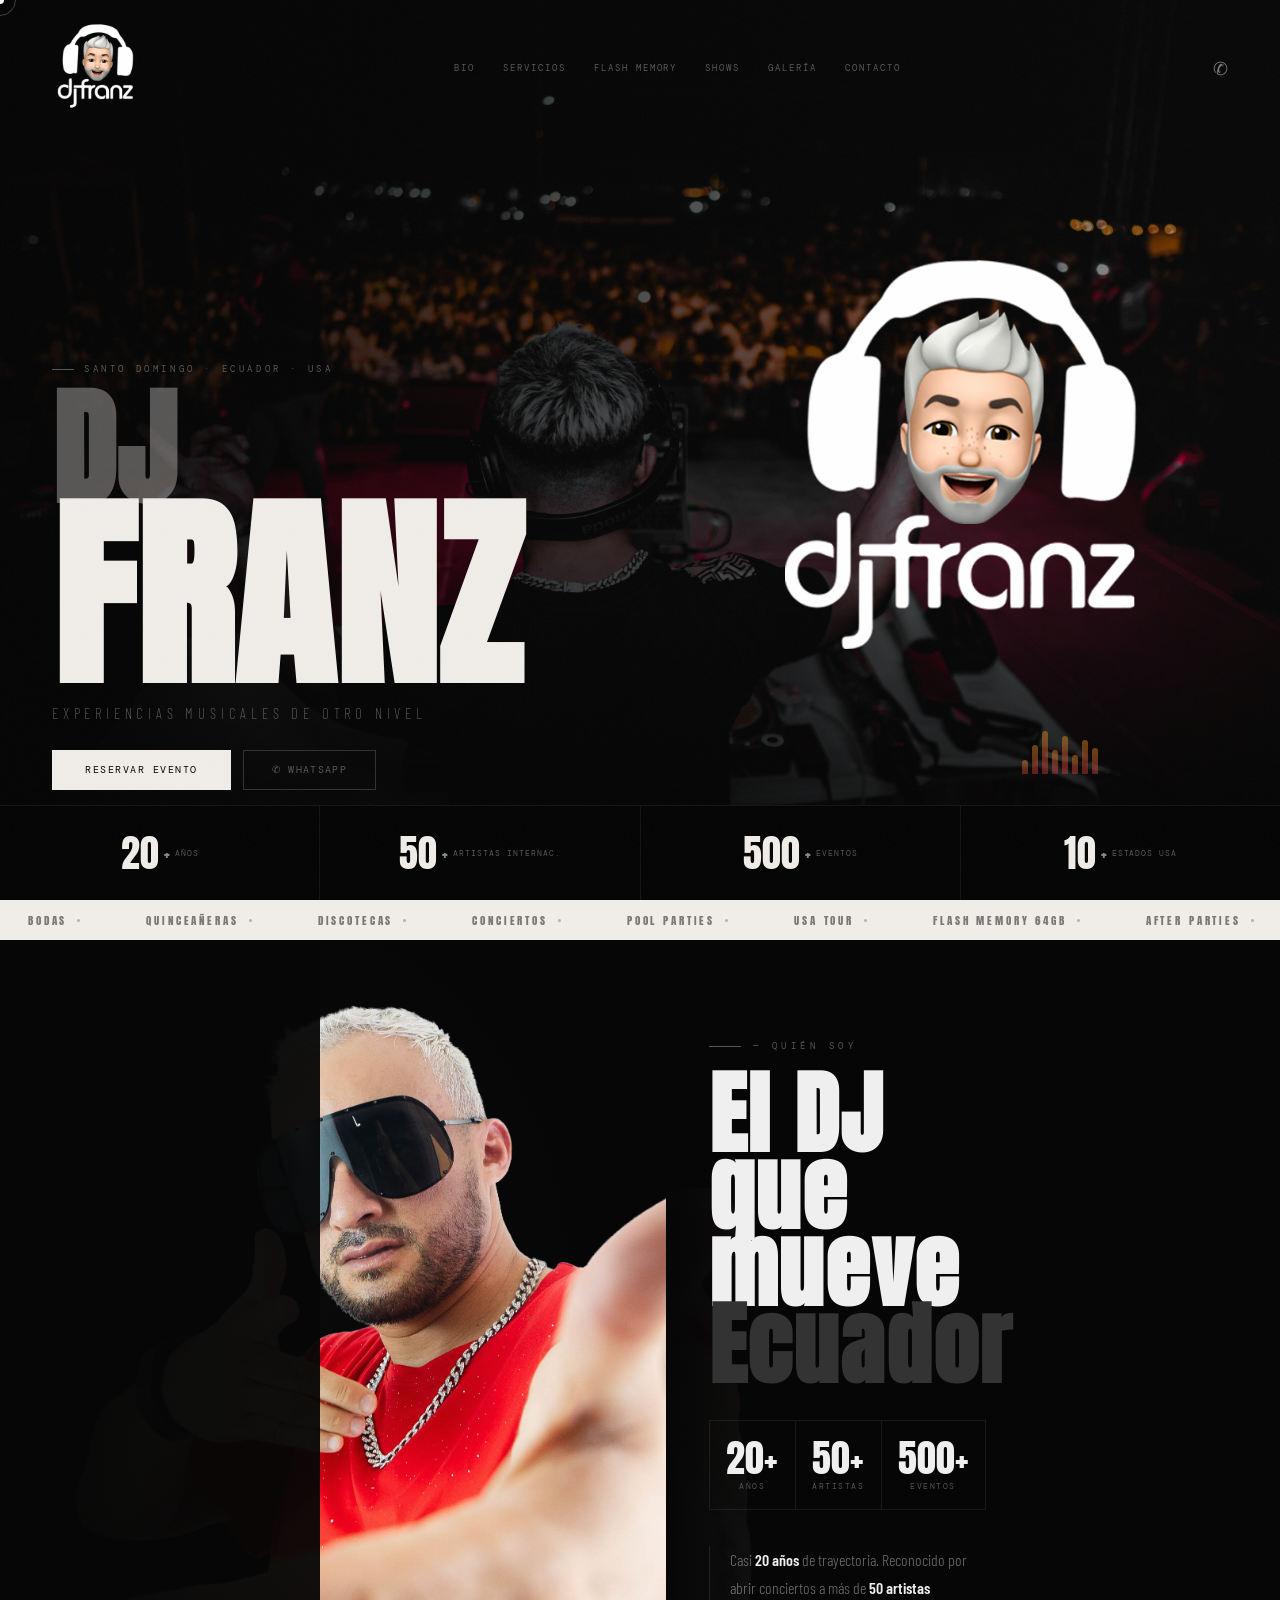
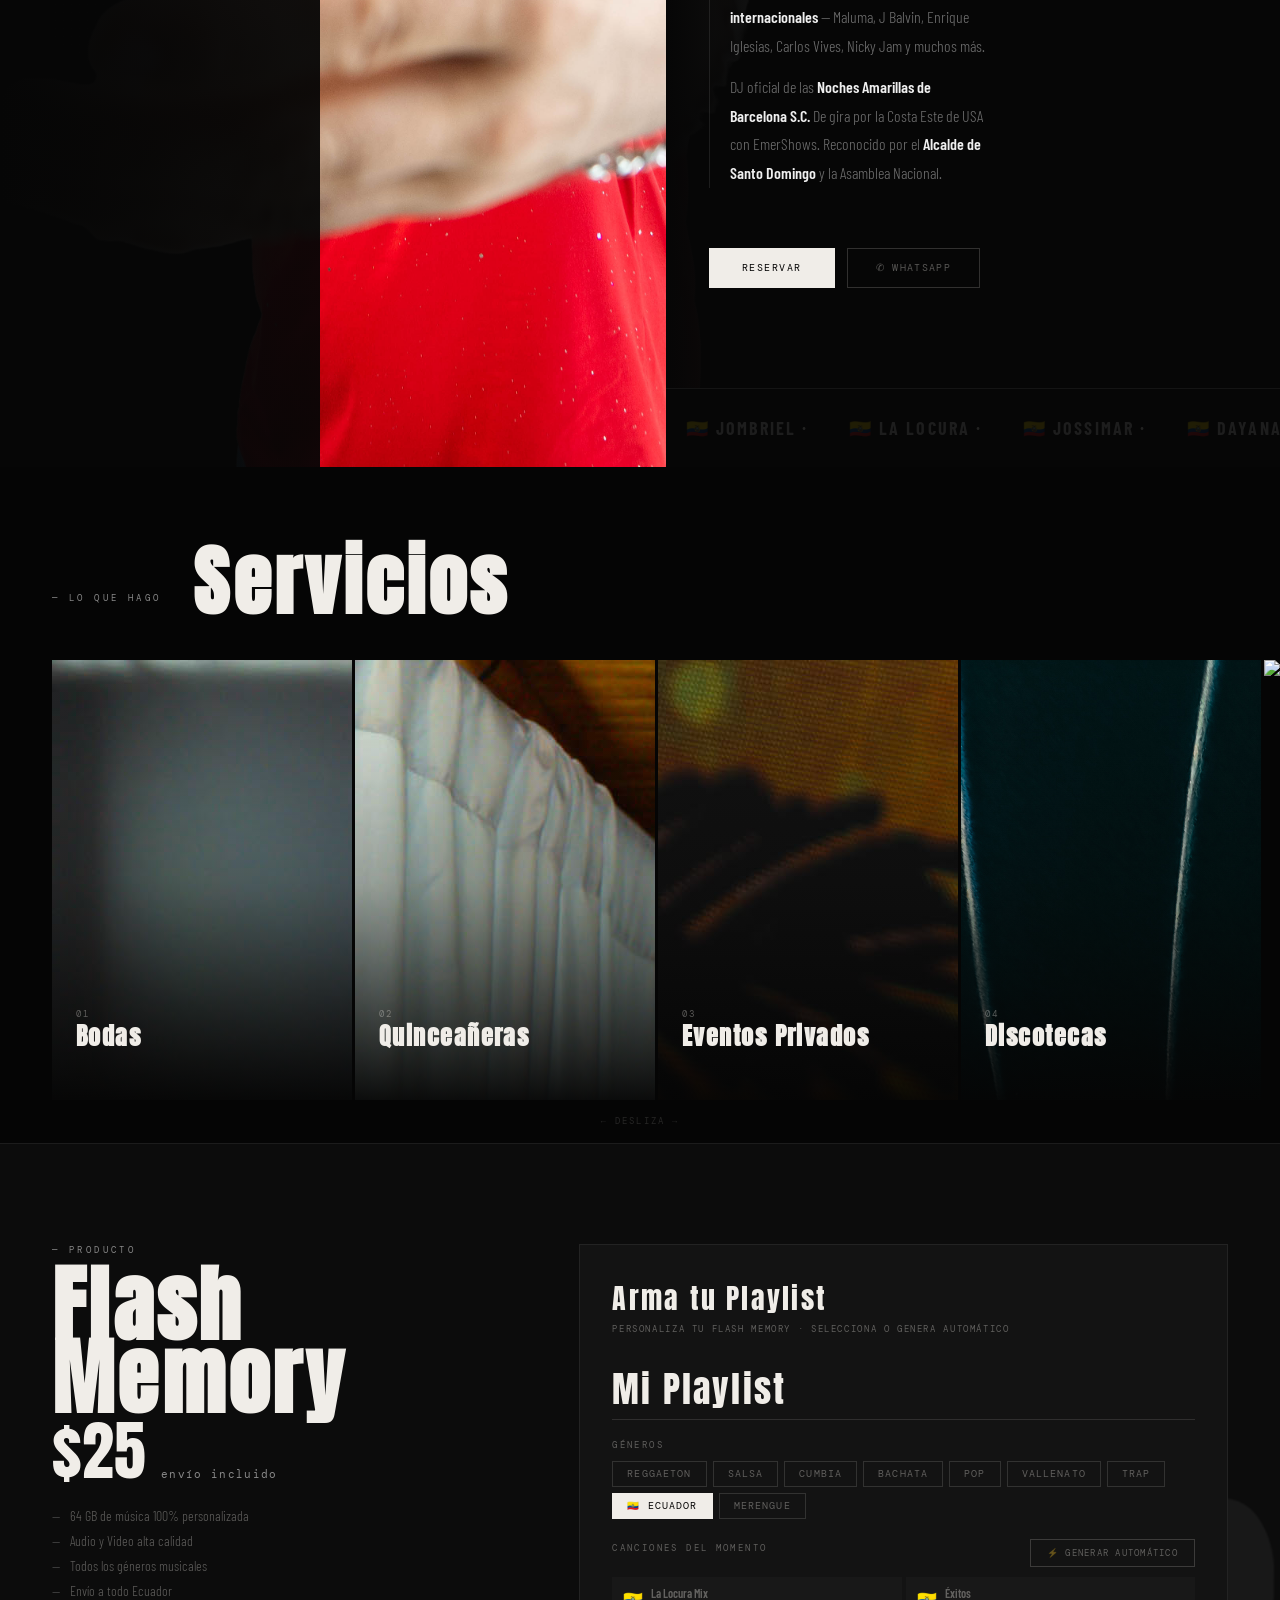
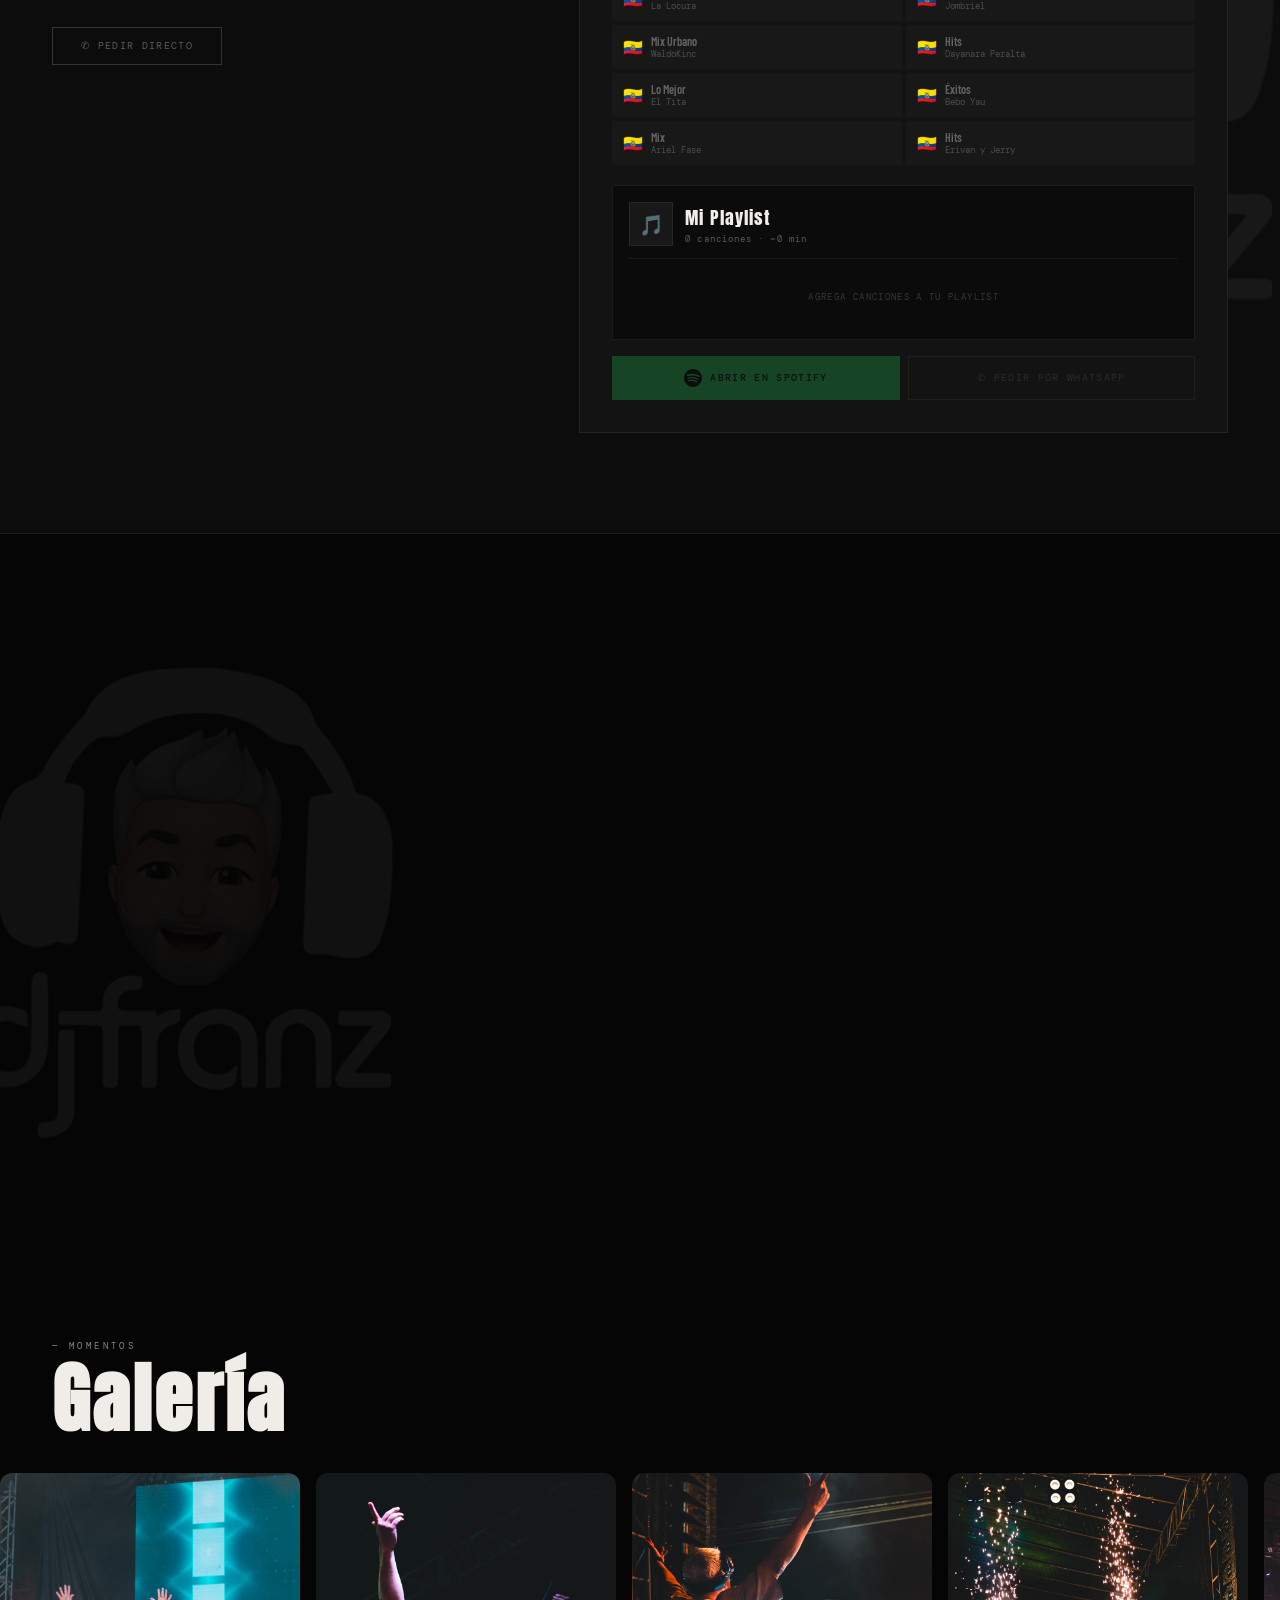
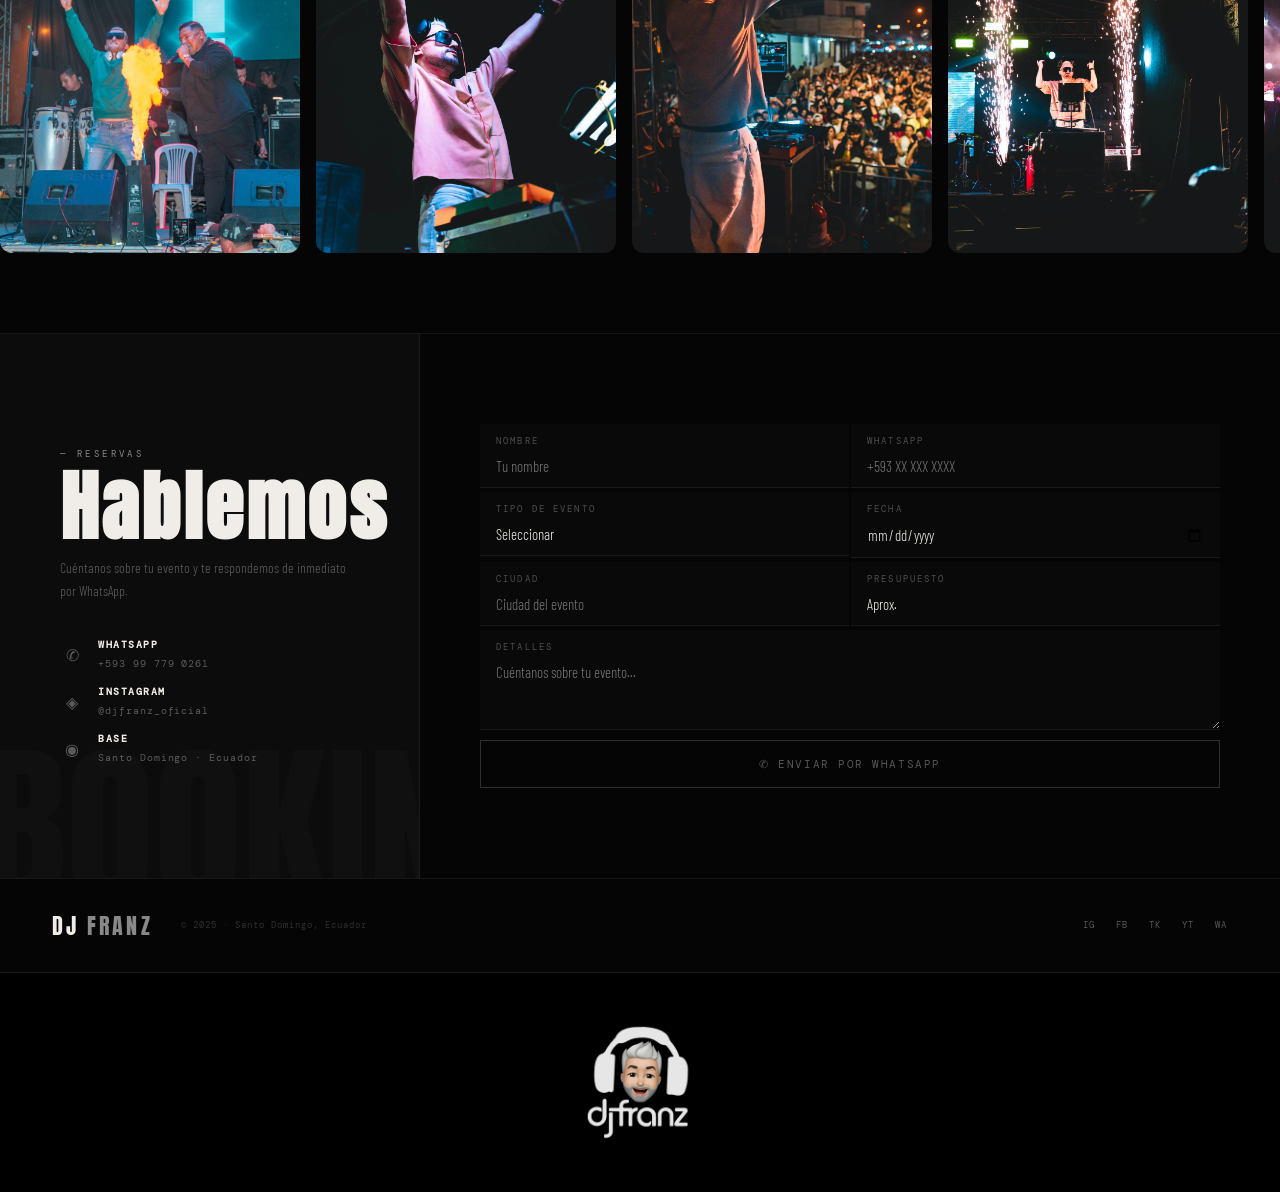
==== commit 7fda5898: "feat: foto bio actualizada" ====
--- a/index (3).html
+++ b/index (3).html
@@ -244,7 +244,7 @@
 <div class="mq"><div class="mq-t" id="mq"></div></div>
 
 <!-- ══ ABOUT ══ -->
-<section id="about" class="about-sec"><img src="images/hero/IMG_6174.PNG" alt="DJ Franz" class="about-photo"><div class="about-overlay"></div><div class="about-content rv-r"><p class="eyebrow">— Quién soy</p><h2 class="about-h">El DJ que<br>mueve <em>Ecuador</em></h2><div class="ab-stats"><div class="ab-st"><span class="ab-sn">20+</span><span class="ab-sl">Años</span></div><div class="ab-st"><span class="ab-sn">50+</span><span class="ab-sl">Artistas</span></div><div class="ab-st"><span class="ab-sn">500+</span><span class="ab-sl">Eventos</span></div></div><div class="about-body"><p>Casi <strong>20 años</strong> de trayectoria. Reconocido por abrir conciertos a más de <strong>50 artistas internacionales</strong> — Maluma, J Balvin, Enrique Iglesias, Carlos Vives, Nicky Jam y muchos más.</p><p>DJ oficial de las <strong>Noches Amarillas de Barcelona S.C.</strong> De gira por la Costa Este de USA con EmerShows. Reconocido por el <strong>Alcalde de Santo Domingo</strong> y la Asamblea Nacional.</p></div><div class="about-btns"><a href="#contact" class="cta-main">Reservar</a><a href="https://wa.me/593997790261?text=Hola%20DJ%20Franz!%20quiero%20más%20información" target="_blank" class="cta-wa">✆ WhatsApp</a></div></div><div class="about-ticker"><div class="at-inner" id="at"></div></div></section>
+<section id="about" class="about-sec"><img src="images/hero/IMG_6173.PNG" alt="DJ Franz" class="about-photo"><div class="about-overlay"></div><div class="about-content rv-r"><p class="eyebrow">— Quién soy</p><h2 class="about-h">El DJ que<br>mueve <em>Ecuador</em></h2><div class="ab-stats"><div class="ab-st"><span class="ab-sn">20+</span><span class="ab-sl">Años</span></div><div class="ab-st"><span class="ab-sn">50+</span><span class="ab-sl">Artistas</span></div><div class="ab-st"><span class="ab-sn">500+</span><span class="ab-sl">Eventos</span></div></div><div class="about-body"><p>Casi <strong>20 años</strong> de trayectoria. Reconocido por abrir conciertos a más de <strong>50 artistas internacionales</strong> — Maluma, J Balvin, Enrique Iglesias, Carlos Vives, Nicky Jam y muchos más.</p><p>DJ oficial de las <strong>Noches Amarillas de Barcelona S.C.</strong> De gira por la Costa Este de USA con EmerShows. Reconocido por el <strong>Alcalde de Santo Domingo</strong> y la Asamblea Nacional.</p></div><div class="about-btns"><a href="#contact" class="cta-main">Reservar</a><a href="https://wa.me/593997790261?text=Hola%20DJ%20Franz!%20quiero%20más%20información" target="_blank" class="cta-wa">✆ WhatsApp</a></div></div><div class="about-ticker"><div class="at-inner" id="at"></div></div></section>
 
 <!-- ══ SERVICES — HORIZONTAL ══ -->
 <section id="services">
